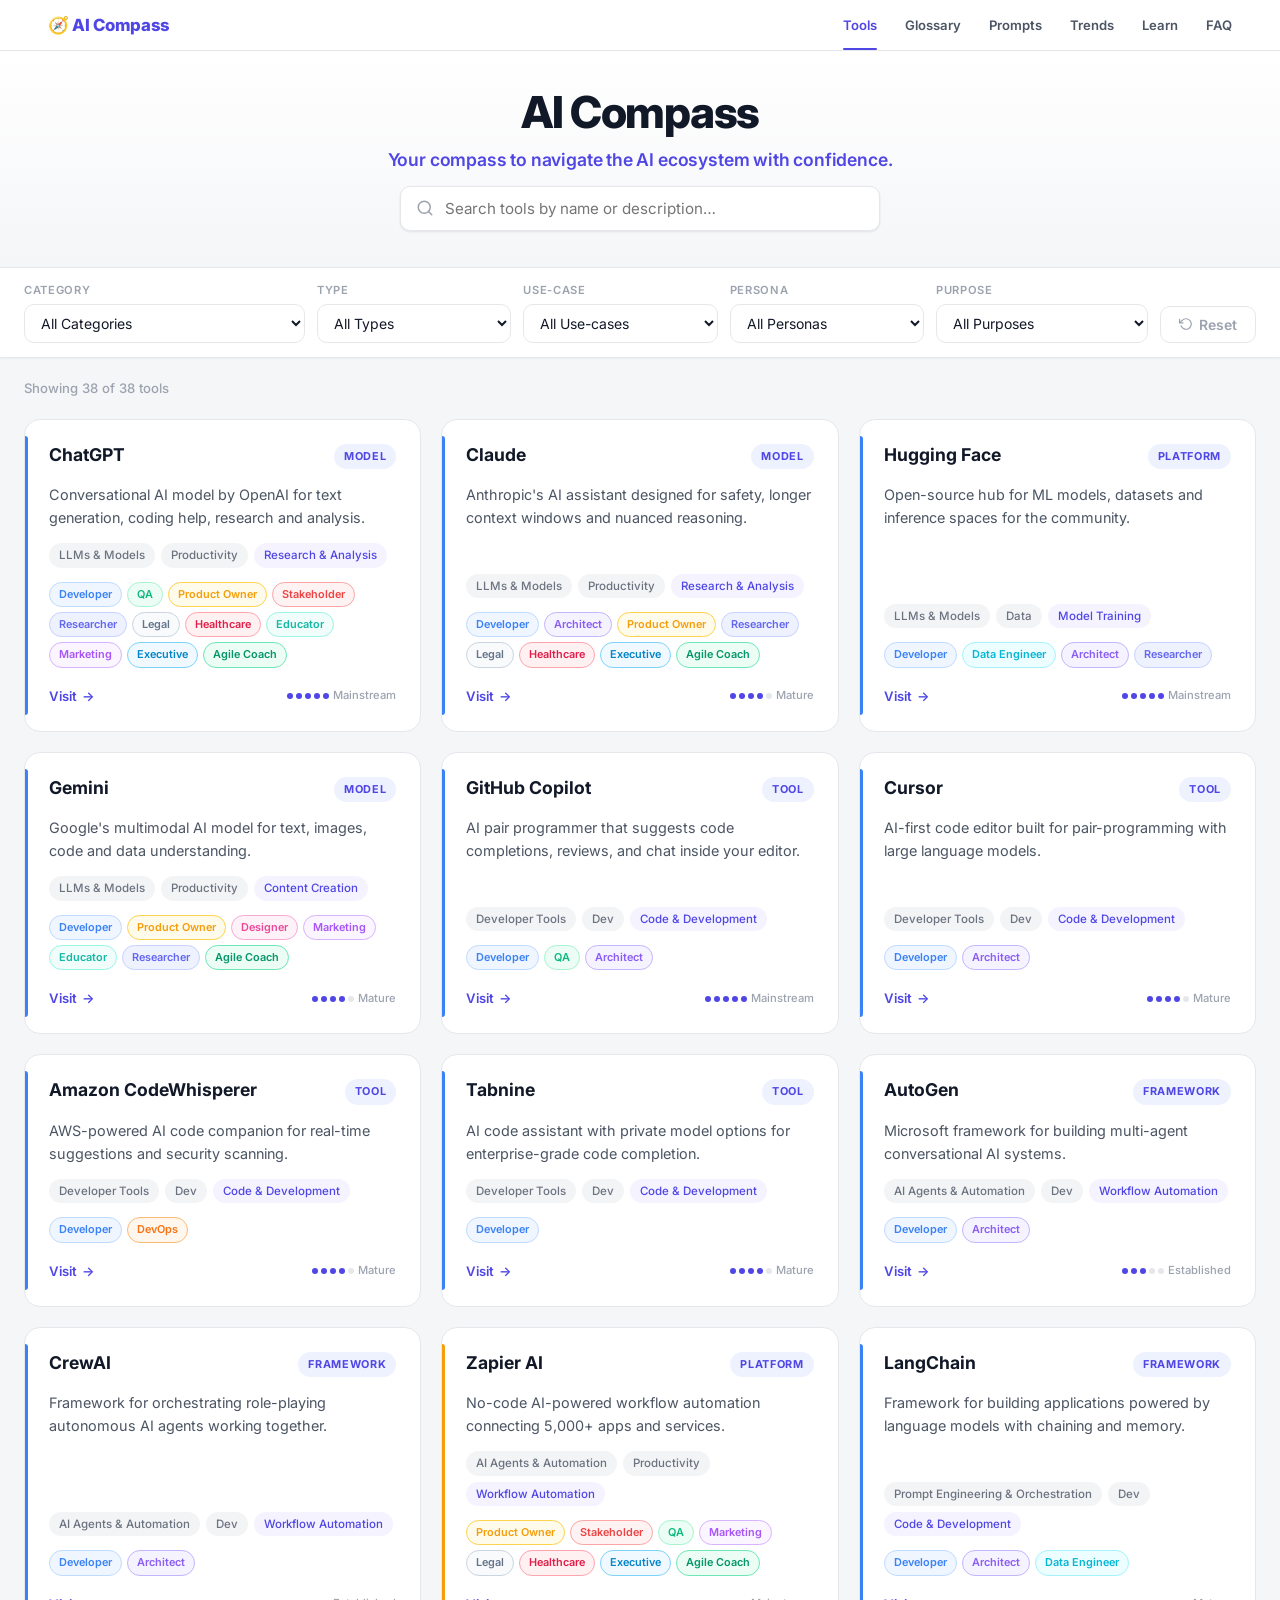
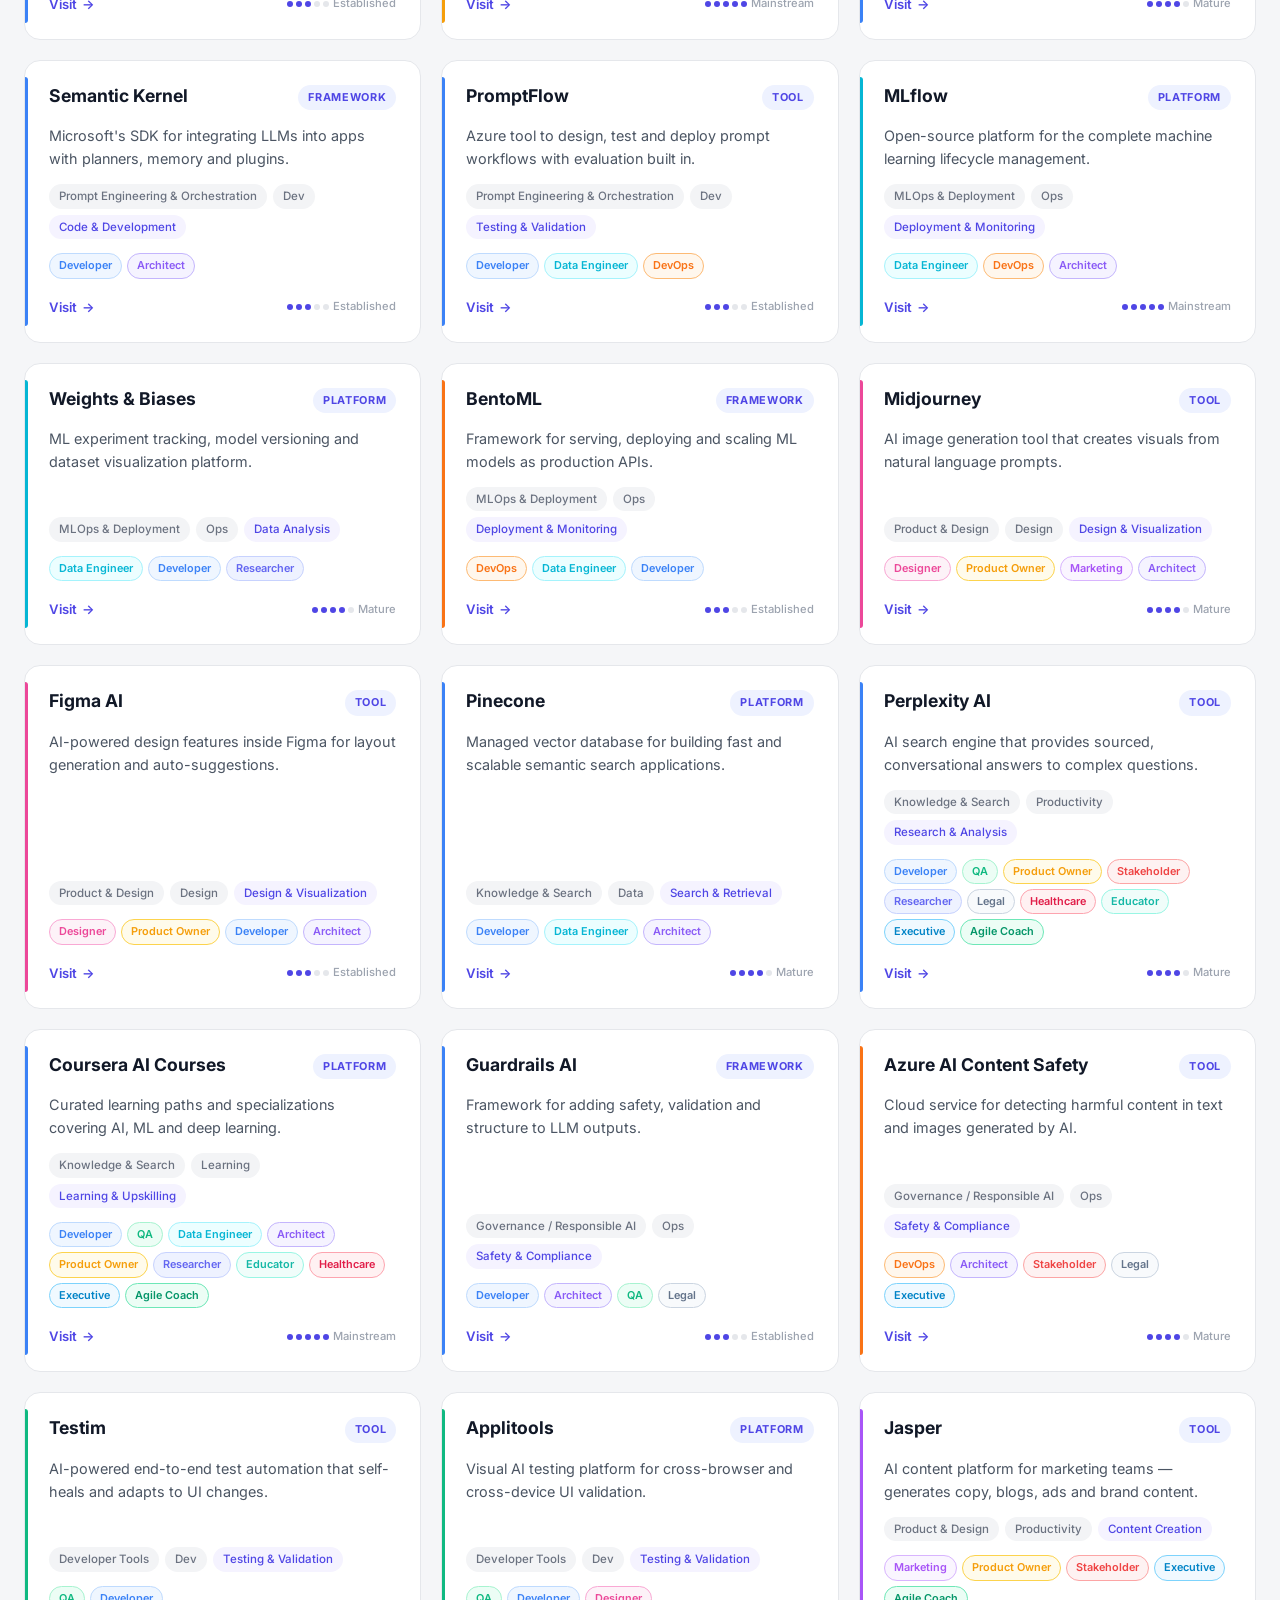
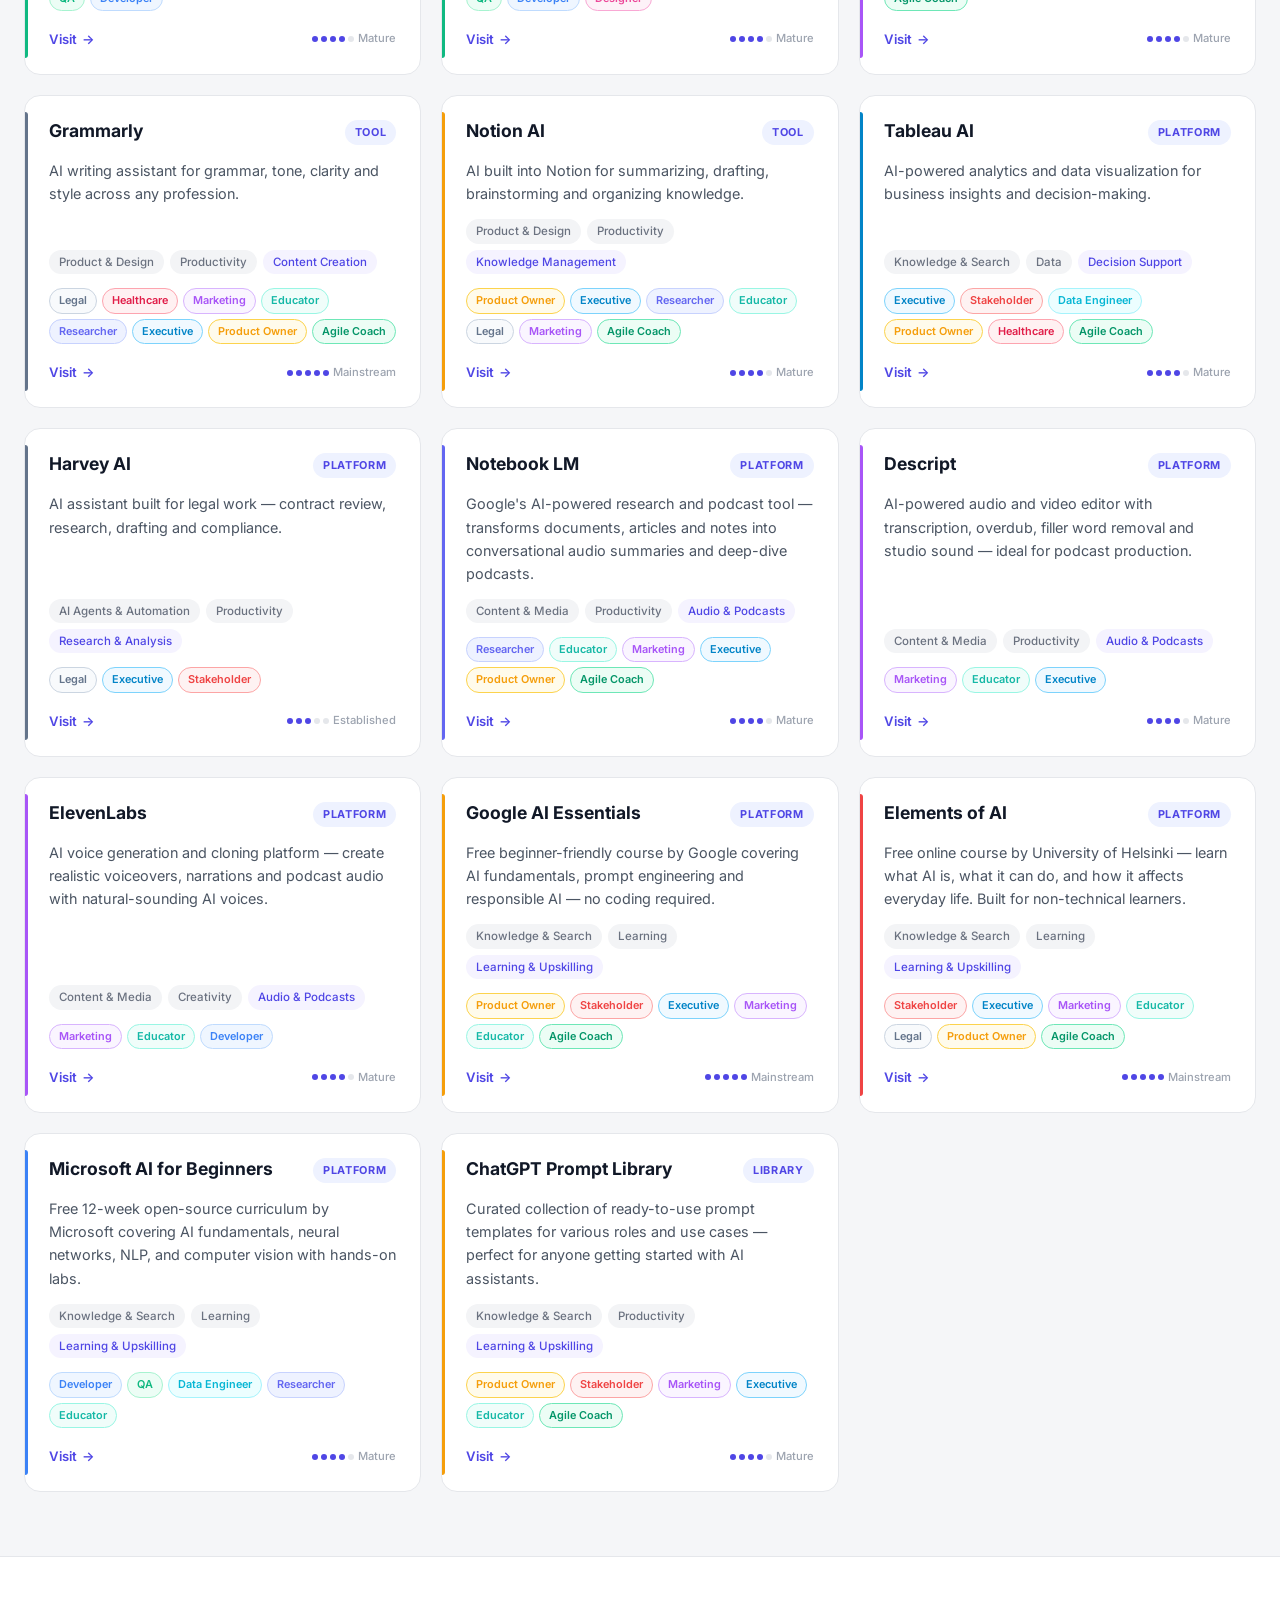
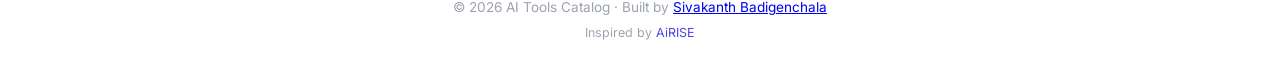
==== index.html @ 1d9dea32 "Initial commit: AI Compass with tools, glossary, prompts, trends, learn, FAQ" ====
<!DOCTYPE html>
<html lang="en">
<head>
  <meta charset="UTF-8" />
  <meta name="viewport" content="width=device-width, initial-scale=1.0" />
  <title>AI Compass — Your AI Knowledge Hub</title>
  <meta name="description" content="AI knowledge hub — curated tools, glossary, prompt library, trends and learning paths to navigate the AI ecosystem with confidence." />
  <meta property="og:title" content="AI Compass — Your AI Knowledge Hub" />
  <meta property="og:description" content="Curated tools, glossary, prompt library, trends and learning paths to navigate the AI ecosystem with confidence." />
  <meta property="og:type" content="website" />
  <meta property="og:url" content="https://myaicompass.vercel.app" />
  <link rel="preconnect" href="https://fonts.googleapis.com" />
  <link rel="preconnect" href="https://fonts.gstatic.com" crossorigin />
  <link href="https://fonts.googleapis.com/css2?family=Inter:wght@400;500;600;700;800&display=swap" rel="stylesheet" />
  <link rel="stylesheet" href="styles.css" />
</head>
<body>

  <!-- ===== NAV ===== -->
  <nav class="site-nav">
    <div class="container nav-inner">
      <a href="index.html" class="nav-brand">🧭 AI Compass</a>
      <div class="nav-links">
        <a href="index.html" class="active">Tools</a>
        <a href="glossary.html">Glossary</a>
        <a href="prompts.html">Prompts</a>
        <a href="trends.html">Trends</a>
        <a href="learn.html">Learn</a>
        <a href="faq.html">FAQ</a>
      </div>
      <button class="nav-toggle" id="navToggle" aria-label="Menu">
        <span></span><span></span><span></span>
      </button>
    </div>
  </nav>

  <!-- ===== HEADER / HERO ===== -->
  <header class="hero">
    <div class="container">
      <h1>AI Compass</h1>
      <p class="hero-caption">Your compass to navigate the AI ecosystem with confidence.</p>
      <!-- Search moved here -->
      <div class="hero-search">
        <svg class="search-icon" width="18" height="18" viewBox="0 0 24 24" fill="none" stroke="currentColor" stroke-width="2" stroke-linecap="round" stroke-linejoin="round"><circle cx="11" cy="11" r="8"/><line x1="21" y1="21" x2="16.65" y2="16.65"/></svg>
        <input
          type="text"
          id="heroSearchInput"
          placeholder="Search tools by name or description…"
          autocomplete="off"
        />
      </div>
    </div>
  </header>

  <!-- ===== FILTER BAR (sticky) ===== -->
  <section class="filter-bar" id="filterBar">
    <div class="container">

      <!-- Category -->
      <div class="filter-group">
        <label for="categoryFilter">Category</label>
        <select id="categoryFilter">
          <option value="all">All Categories</option>
        </select>
      </div>

      <!-- Type -->
      <div class="filter-group">
        <label for="typeFilter">Type</label>
        <select id="typeFilter">
          <option value="all">All Types</option>
        </select>
      </div>

      <!-- Use-case -->
      <div class="filter-group">
        <label for="useCaseFilter">Use-case</label>
        <select id="useCaseFilter">
          <option value="all">All Use-cases</option>
        </select>
      </div>

      <!-- Persona -->
      <div class="filter-group">
        <label for="personaFilter">Persona</label>
        <select id="personaFilter">
          <option value="all">All Personas</option>
        </select>
      </div>

      <!-- Purpose -->
      <div class="filter-group">
        <label for="purposeFilter">Purpose</label>
        <select id="purposeFilter">
          <option value="all">All Purposes</option>
        </select>
      </div>

      <!-- Reset -->
      <button class="btn-reset" id="resetBtn" title="Reset all filters">
        <svg width="14" height="14" viewBox="0 0 24 24" fill="none" stroke="currentColor" stroke-width="2" stroke-linecap="round" stroke-linejoin="round"><polyline points="1 4 1 10 7 10"/><path d="M3.51 15a9 9 0 1 0 2.13-9.36L1 10"/></svg>
        Reset
      </button>
    </div>
  </section>

  <!-- ===== RESULTS COUNT ===== -->
  <section class="results-info container">
    <p id="resultsCount"></p>
  </section>

  <!-- ===== CARD GRID ===== -->
  <main class="container">
    <div class="card-grid" id="cardGrid">
      <!-- Cards rendered by script.js -->
    </div>

    <!-- Empty state -->
    <div class="empty-state hidden" id="emptyState">
      <svg width="48" height="48" viewBox="0 0 24 24" fill="none" stroke="currentColor" stroke-width="1.5" stroke-linecap="round" stroke-linejoin="round"><circle cx="11" cy="11" r="8"/><line x1="21" y1="21" x2="16.65" y2="16.65"/><line x1="8" y1="11" x2="14" y2="11"/></svg>
      <p>No tools match your current filters.</p>
      <button class="btn-clear-filters" id="clearFiltersBtn" onclick="document.getElementById('resetBtn').click()">Clear all filters</button>
    </div>
  </main>

  <!-- ===== FOOTER ===== -->
  <footer class="site-footer">
    <div class="container">
      <p>&copy; 2026 AI Tools Catalog &middot; Built by <a href="https://sivakanth.vercel.app" target="_blank" rel="noopener noreferrer">Sivakanth Badigenchala</a></p>
      <p class="footer-sub">Inspired by <a href="https://airise.vercel.app" target="_blank" rel="noopener noreferrer">AiRISE</a></p>
    </div>
  </footer>

  <script src="script.js"></script>
</body>
</html>
---- styles.css ----
/* ============================================================
   AI Tools Catalog — Styles
   Modern, clean, AiRISE-inspired design with persona support.
   ============================================================ */

/* ---------- Reset & base ---------- */
*,
*::before,
*::after {
  margin: 0;
  padding: 0;
  box-sizing: border-box;
}

:root {
  /* Neutral palette with depth */
  --color-bg: #f5f6f8;
  --color-surface: #ffffff;
  --color-text: #111827;
  --color-text-secondary: #4b5563;
  --color-text-muted: #9ca3af;
  --color-border: #e5e7eb;
  --color-border-light: #f0f1f3;
  --color-accent: #4f46e5;
  --color-accent-hover: #4338ca;
  --color-accent-light: #eef2ff;
  --color-accent-subtle: #f5f3ff;

  /* Persona colors */
  --persona-developer: #3b82f6;
  --persona-qa: #10b981;
  --persona-architect: #8b5cf6;
  --persona-po: #f59e0b;
  --persona-stakeholder: #ef4444;
  --persona-data: #06b6d4;
  --persona-designer: #ec4899;
  --persona-devops: #f97316;

  /* Tag category colors */
  --tag-bg: #f3f4f6;
  --tag-text: #6b7280;

  --font-sans: "Inter", "Segoe UI", system-ui, -apple-system, sans-serif;
  --radius: 10px;
  --radius-lg: 16px;
  --shadow-xs: 0 1px 2px rgba(0, 0, 0, 0.04);
  --shadow-sm: 0 1px 3px rgba(0, 0, 0, 0.06), 0 1px 2px rgba(0, 0, 0, 0.04);
  --shadow-md: 0 4px 16px rgba(0, 0, 0, 0.08);
  --shadow-lg: 0 8px 30px rgba(0, 0, 0, 0.1);
  --transition: 0.2s ease;
}

html {
  scroll-behavior: smooth;
}

body {
  font-family: var(--font-sans);
  background: var(--color-bg);
  color: var(--color-text);
  line-height: 1.6;
  -webkit-font-smoothing: antialiased;
  -moz-osx-font-smoothing: grayscale;
}

/* ---------- Container ---------- */
.container {
  width: 100%;
  max-width: 1280px;
  margin: 0 auto;
  padding: 0 24px;
}

/* ---------- Site Nav ---------- */
.site-nav {
  position: sticky;
  top: 0;
  z-index: 200;
  background: rgba(255,255,255,0.95);
  backdrop-filter: blur(12px);
  -webkit-backdrop-filter: blur(12px);
  border-bottom: 1px solid var(--color-border);
  padding: 0 24px;
}
.nav-inner {
  display: flex;
  align-items: center;
  justify-content: space-between;
  height: 50px;
}
.nav-brand {
  font-weight: 800;
  font-size: 1.05rem;
  color: var(--color-accent);
  text-decoration: none;
  letter-spacing: -0.02em;
}
.nav-links {
  display: flex;
  gap: 28px;
}
.nav-links a {
  font-size: 0.82rem;
  font-weight: 600;
  color: var(--color-text-secondary);
  text-decoration: none;
  transition: color var(--transition);
  position: relative;
}
.nav-links a:hover { color: var(--color-accent); }
.nav-links a.active {
  color: var(--color-accent);
}
.nav-links a.active::after {
  content: "";
  position: absolute;
  bottom: -14px;
  left: 0;
  right: 0;
  height: 2px;
  background: var(--color-accent);
  border-radius: 2px;
}
.nav-toggle {
  display: none;
  background: none;
  border: none;
  cursor: pointer;
  padding: 4px;
  flex-direction: column;
  gap: 4px;
}
.nav-toggle span {
  display: block;
  width: 20px;
  height: 2px;
  background: var(--color-text);
  border-radius: 2px;
  transition: all var(--transition);
}

/* ---------- Hero ---------- */
.hero {
  text-align: center;
  padding: 36px 24px 36px;
  background: linear-gradient(180deg, var(--color-surface) 0%, var(--color-bg) 100%);
  border-bottom: 1px solid var(--color-border);
}

.hero-badge {
  display: inline-block;
  font-size: 0.75rem;
  font-weight: 600;
  text-transform: uppercase;
  letter-spacing: 0.08em;
  color: var(--color-accent);
  background: var(--color-accent-light);
  padding: 6px 16px;
  border-radius: 20px;
  margin-bottom: 20px;
}

.hero h1 {
  font-size: 2.75rem;
  font-weight: 800;
  letter-spacing: -0.03em;
  line-height: 1.15;
  margin-bottom: 8px;
  color: var(--color-text);
}

.hero-caption {
  font-size: 1.1rem;
  font-weight: 600;
  color: var(--color-accent);
  margin-bottom: 12px;
  letter-spacing: -0.01em;
}

.hero .subtitle {
  font-size: 1rem;
  color: var(--color-text-secondary);
  max-width: 560px;
  margin: 0 auto 24px;
  line-height: 1.6;
}

/* Hero search bar */
.hero-search {
  position: relative;
  max-width: 480px;
  margin: 0 auto;
}

.hero-search .search-icon {
  position: absolute;
  left: 16px;
  top: 50%;
  transform: translateY(-50%);
  color: var(--color-text-muted);
  pointer-events: none;
}

.hero-search input {
  width: 100%;
  padding: 12px 16px 12px 44px;
  font-size: 0.95rem;
  font-family: var(--font-sans);
  border: 1px solid var(--color-border);
  border-radius: var(--radius);
  background: var(--color-surface);
  color: var(--color-text);
  box-shadow: var(--shadow-sm);
  transition: border-color var(--transition), box-shadow var(--transition);
}

.hero-search input:focus {
  outline: none;
  border-color: var(--color-accent);
  box-shadow: 0 0 0 3px var(--color-accent-light);
}

/* ---------- Filter bar (sticky) ---------- */
.filter-bar {
  position: sticky;
  top: 0;
  z-index: 100;
  background: rgba(255, 255, 255, 0.92);
  backdrop-filter: blur(12px);
  -webkit-backdrop-filter: blur(12px);
  border-bottom: 1px solid var(--color-border);
  padding: 14px 0;
  box-shadow: var(--shadow-xs);
}

.filter-bar .container {
  display: flex;
  flex-wrap: wrap;
  gap: 12px;
  align-items: flex-end;
}

.filter-group {
  display: flex;
  flex-direction: column;
  gap: 4px;
  flex: 1 1 180px;
}

.filter-group.search-group {
  flex: 1.5 1 260px;
}

.filter-group label {
  font-size: 0.7rem;
  font-weight: 600;
  text-transform: uppercase;
  letter-spacing: 0.06em;
  color: var(--color-text-muted);
}

.search-wrapper {
  position: relative;
}

.search-icon {
  position: absolute;
  left: 12px;
  top: 50%;
  transform: translateY(-50%);
  color: var(--color-text-muted);
  pointer-events: none;
}

.search-wrapper input {
  padding-left: 36px !important;
}

.filter-group input,
.filter-group select {
  padding: 9px 12px;
  font-size: 0.875rem;
  font-family: var(--font-sans);
  border: 1px solid var(--color-border);
  border-radius: var(--radius);
  background: var(--color-surface);
  color: var(--color-text);
  transition: border-color var(--transition), box-shadow var(--transition);
}

.filter-group input:focus,
.filter-group select:focus {
  outline: none;
  border-color: var(--color-accent);
  box-shadow: 0 0 0 3px var(--color-accent-light);
}

.btn-reset {
  display: inline-flex;
  align-items: center;
  gap: 6px;
  padding: 9px 18px;
  font-size: 0.875rem;
  font-family: var(--font-sans);
  font-weight: 600;
  border: 1px solid var(--color-border);
  border-radius: var(--radius);
  background: var(--color-surface);
  color: var(--color-text-muted);
  cursor: pointer;
  transition: all var(--transition);
  align-self: flex-end;
}

.btn-reset:hover {
  background: var(--color-bg);
  color: var(--color-text);
  border-color: var(--color-text-muted);
}

/* ---------- Results info ---------- */
.results-info {
  padding: 20px 24px 0;
}

.results-info p {
  font-size: 0.82rem;
  color: var(--color-text-muted);
  font-weight: 500;
}

/* ---------- Card grid ---------- */
.card-grid {
  display: grid;
  grid-template-columns: repeat(auto-fill, minmax(340px, 1fr));
  gap: 20px;
  padding: 20px 0 64px;
}

/* ---------- Card ---------- */
.card {
  background: var(--color-surface);
  border: 1px solid var(--color-border);
  border-radius: var(--radius-lg);
  padding: 24px;
  display: flex;
  flex-direction: column;
  gap: 14px;
  transition: box-shadow var(--transition), transform var(--transition), border-color var(--transition);
  position: relative;
}

.card:hover {
  box-shadow: var(--shadow-md);
  transform: translateY(-2px);
  border-color: var(--color-border-light);
}

/* Colored left accent bar on card */
.card::before {
  content: "";
  position: absolute;
  left: 0;
  top: 16px;
  bottom: 16px;
  width: 3px;
  border-radius: 0 3px 3px 0;
  background: var(--card-accent, var(--color-accent));
}

.card-header {
  display: flex;
  justify-content: space-between;
  align-items: flex-start;
  gap: 10px;
}

.card-name {
  font-size: 1.1rem;
  font-weight: 700;
  line-height: 1.3;
  color: var(--color-text);
}

.card-type {
  font-size: 0.68rem;
  font-weight: 700;
  text-transform: uppercase;
  letter-spacing: 0.06em;
  white-space: nowrap;
  padding: 4px 10px;
  border-radius: 20px;
  background: var(--color-accent-light);
  color: var(--color-accent);
  flex-shrink: 0;
}

.card-description {
  font-size: 0.9rem;
  color: var(--color-text-secondary);
  line-height: 1.6;
  flex-grow: 1;
}

.card-meta {
  display: flex;
  flex-wrap: wrap;
  gap: 6px;
}

.tag {
  font-size: 0.72rem;
  font-weight: 500;
  padding: 3px 10px;
  border-radius: 20px;
  background: var(--tag-bg);
  color: var(--tag-text);
}

.tag-purpose {
  background: var(--color-accent-subtle);
  color: var(--color-accent);
}

/* Persona badges in cards */
.card-personas {
  display: flex;
  flex-wrap: wrap;
  gap: 5px;
}

.persona-badge {
  font-size: 0.68rem;
  font-weight: 600;
  padding: 3px 9px;
  border-radius: 20px;
  border: 1px solid;
}

/* Persona-specific colors */
.persona-badge[data-persona="Developer"]    { color: var(--persona-developer);   background: #eff6ff; border-color: #bfdbfe; }
.persona-badge[data-persona="QA"]           { color: var(--persona-qa);          background: #ecfdf5; border-color: #a7f3d0; }
.persona-badge[data-persona="Architect"]    { color: var(--persona-architect);   background: #f5f3ff; border-color: #c4b5fd; }
.persona-badge[data-persona="Product Owner"]{ color: var(--persona-po);          background: #fffbeb; border-color: #fcd34d; }
.persona-badge[data-persona="Stakeholder"]  { color: var(--persona-stakeholder); background: #fef2f2; border-color: #fca5a5; }
.persona-badge[data-persona="Data Engineer"]{ color: var(--persona-data);        background: #ecfeff; border-color: #a5f3fc; }
.persona-badge[data-persona="Designer"]     { color: var(--persona-designer);    background: #fdf2f8; border-color: #f9a8d4; }
.persona-badge[data-persona="DevOps"]       { color: var(--persona-devops);      background: #fff7ed; border-color: #fdba74; }
.persona-badge[data-persona="Researcher"]   { color: #6366f1;  background: #eef2ff; border-color: #c7d2fe; }
.persona-badge[data-persona="Educator"]     { color: #14b8a6;  background: #f0fdfa; border-color: #99f6e4; }
.persona-badge[data-persona="Legal"]        { color: #64748b;  background: #f8fafc; border-color: #cbd5e1; }
.persona-badge[data-persona="Healthcare"]   { color: #e11d48;  background: #fff1f2; border-color: #fda4af; }
.persona-badge[data-persona="Marketing"]    { color: #a855f7;  background: #faf5ff; border-color: #d8b4fe; }
.persona-badge[data-persona="Executive"]    { color: #0284c7;  background: #f0f9ff; border-color: #7dd3fc; }
.persona-badge[data-persona="Agile Coach"]  { color: #059669;  background: #ecfdf5; border-color: #6ee7b7; }

.card-footer {
  display: flex;
  justify-content: space-between;
  align-items: center;
  margin-top: auto;
  padding-top: 4px;
}

.card-link {
  display: inline-flex;
  align-items: center;
  gap: 5px;
  font-size: 0.82rem;
  font-weight: 600;
  color: var(--color-accent);
  text-decoration: none;
  transition: color var(--transition);
}

.card-link:hover {
  color: var(--color-accent-hover);
}

.card-link::after {
  content: " →";
}

/* Maturity indicator */
.maturity {
  display: flex;
  align-items: center;
  gap: 4px;
  font-size: 0.7rem;
  font-weight: 500;
  color: var(--color-text-muted);
}

.maturity-dots {
  display: flex;
  gap: 3px;
}

.maturity-dot {
  width: 6px;
  height: 6px;
  border-radius: 50%;
  background: var(--color-border);
}

.maturity-dot.filled {
  background: var(--color-accent);
}

/* ---------- Empty state ---------- */
.empty-state {
  text-align: center;
  padding: 80px 24px;
  color: var(--color-text-muted);
}

.empty-state svg {
  margin-bottom: 16px;
  opacity: 0.4;
}

.empty-state p {
  font-size: 1rem;
  margin-bottom: 16px;
}

.btn-clear-filters {
  display: inline-flex;
  align-items: center;
  padding: 8px 20px;
  font-size: 0.85rem;
  font-weight: 600;
  font-family: var(--font-sans);
  color: var(--color-accent);
  border: 1px solid var(--color-accent);
  border-radius: var(--radius);
  background: transparent;
  cursor: pointer;
  transition: all var(--transition);
}

.btn-clear-filters:hover {
  background: var(--color-accent-light);
}

.hidden {
  display: none;
}

/* ---------- Footer ---------- */
.site-footer {
  text-align: center;
  padding: 40px 24px;
  border-top: 1px solid var(--color-border);
  background: var(--color-surface);
}

.site-footer p {
  font-size: 0.85rem;
  color: var(--color-text-muted);
}

.footer-sub {
  margin-top: 4px;
  font-size: 0.78rem !important;
}

.footer-sub a {
  color: var(--color-accent);
  text-decoration: none;
}

.footer-sub a:hover {
  text-decoration: underline;
}

/* ---------- Shared Page Styles ---------- */
.page-hero {
  text-align: center;
  padding: 48px 24px 32px;
  background: linear-gradient(180deg, var(--color-surface) 0%, var(--color-bg) 100%);
  border-bottom: 1px solid var(--color-border);
}
.page-hero h1 {
  font-size: 2rem;
  font-weight: 800;
  letter-spacing: -0.03em;
  margin-bottom: 6px;
}
.page-hero .page-sub {
  font-size: 0.95rem;
  color: var(--color-text-secondary);
}
.page-search {
  position: relative;
  max-width: 480px;
  margin: 20px auto 0;
}
.page-search input {
  width: 100%;
  padding: 10px 16px 10px 40px;
  font-size: 0.9rem;
  font-family: var(--font-sans);
  border: 1px solid var(--color-border);
  border-radius: var(--radius);
  background: var(--color-surface);
  color: var(--color-text);
  transition: border-color var(--transition), box-shadow var(--transition);
}
.page-search input:focus {
  outline: none;
  border-color: var(--color-accent);
  box-shadow: 0 0 0 3px var(--color-accent-light);
}
.page-search .search-icon {
  position: absolute;
  left: 12px;
  top: 50%;
  transform: translateY(-50%);
  color: var(--color-text-muted);
  pointer-events: none;
}
.page-filter-bar {
  display: flex;
  justify-content: center;
  flex-wrap: wrap;
  gap: 8px;
  margin-top: 16px;
}
.filter-chip {
  font-size: 0.75rem;
  font-weight: 600;
  padding: 6px 16px;
  border-radius: 20px;
  border: 1px solid var(--color-border);
  background: var(--color-surface);
  color: var(--color-text-secondary);
  cursor: pointer;
  transition: all var(--transition);
}
.filter-chip:hover { border-color: var(--color-accent); color: var(--color-accent); }
.filter-chip.active { background: var(--color-accent); color: #fff; border-color: var(--color-accent); }
.page-count {
  text-align: center;
  padding: 16px 24px 0;
  font-size: 0.82rem;
  color: var(--color-text-muted);
}

/* --- Glossary --- */
.glossary-grid {
  display: grid;
  grid-template-columns: repeat(auto-fill, minmax(340px, 1fr));
  gap: 16px;
  padding: 24px 0 48px;
}
.glossary-card {
  background: var(--color-surface);
  border: 1px solid var(--color-border);
  border-radius: var(--radius);
  padding: 20px;
  transition: box-shadow var(--transition), border-color var(--transition);
}
.glossary-card:hover { box-shadow: var(--shadow-md); border-color: var(--color-accent); }
.glossary-card h3 {
  font-size: 0.92rem;
  font-weight: 700;
  margin-bottom: 6px;
  color: var(--color-text);
}
.glossary-card p {
  font-size: 0.82rem;
  color: var(--color-text-secondary);
  line-height: 1.6;
}
.glossary-card .glossary-tag {
  display: inline-block;
  font-size: 0.65rem;
  font-weight: 600;
  text-transform: uppercase;
  letter-spacing: 0.05em;
  padding: 2px 8px;
  border-radius: 12px;
  background: var(--color-accent-light);
  color: var(--color-accent);
  margin-bottom: 8px;
}

/* --- Prompts --- */
.prompt-grid {
  display: grid;
  grid-template-columns: repeat(auto-fill, minmax(360px, 1fr));
  gap: 16px;
  padding: 24px 0 48px;
}
.prompt-card {
  background: var(--color-surface);
  border: 1px solid var(--color-border);
  border-radius: var(--radius);
  padding: 20px;
  display: flex;
  flex-direction: column;
  gap: 10px;
  transition: box-shadow var(--transition), border-color var(--transition);
}
.prompt-card:hover { box-shadow: var(--shadow-md); border-color: var(--color-accent); }
.prompt-card h3 {
  font-size: 0.92rem;
  font-weight: 700;
}
.prompt-card pre {
  font-size: 0.78rem;
  background: #f8f9fa;
  border: 1px solid var(--color-border-light);
  border-radius: 8px;
  padding: 14px;
  white-space: pre-wrap;
  word-break: break-word;
  color: var(--color-text-secondary);
  line-height: 1.55;
  flex-grow: 1;
  max-height: 160px;
  overflow-y: auto;
}
.prompt-card-footer {
  display: flex;
  justify-content: space-between;
  align-items: center;
}
.prompt-role {
  font-size: 0.68rem;
  font-weight: 600;
  text-transform: uppercase;
  letter-spacing: 0.05em;
  padding: 3px 10px;
  border-radius: 12px;
  background: #ecfdf5;
  color: #059669;
}
.prompt-cat {
  font-size: 0.68rem;
  font-weight: 600;
  text-transform: uppercase;
  letter-spacing: 0.05em;
  padding: 3px 10px;
  border-radius: 12px;
  background: var(--color-accent-light);
  color: var(--color-accent);
}
.copy-btn {
  font-size: 0.75rem;
  font-weight: 600;
  padding: 5px 14px;
  border-radius: 6px;
  border: 1px solid var(--color-border);
  background: var(--color-surface);
  color: var(--color-text-secondary);
  cursor: pointer;
  transition: all var(--transition);
}
.copy-btn:hover { border-color: var(--color-accent); color: var(--color-accent); }
.copy-btn.copied { background: #ecfdf5; color: #059669; border-color: #059669; }

/* --- Trends --- */
.trends-list {
  max-width: 800px;
  margin: 0 auto;
  padding: 24px 0 48px;
  display: flex;
  flex-direction: column;
  gap: 16px;
}
.trend-card {
  background: var(--color-surface);
  border: 1px solid var(--color-border);
  border-radius: var(--radius);
  padding: 20px;
  transition: box-shadow var(--transition), border-color var(--transition);
}
.trend-card:hover { box-shadow: var(--shadow-md); border-color: var(--color-accent); }
.trend-card h3 {
  font-size: 0.95rem;
  font-weight: 700;
  margin-bottom: 6px;
}
.trend-card p {
  font-size: 0.82rem;
  color: var(--color-text-secondary);
  line-height: 1.6;
  margin-bottom: 10px;
}
.trend-meta {
  display: flex;
  gap: 8px;
  align-items: center;
  flex-wrap: wrap;
}
.trend-tag {
  font-size: 0.65rem;
  font-weight: 600;
  text-transform: uppercase;
  letter-spacing: 0.05em;
  padding: 2px 8px;
  border-radius: 12px;
}
.trend-tag.cat { background: var(--color-accent-light); color: var(--color-accent); }
.trend-tag.impact-high { background: #fef2f2; color: #dc2626; }
.trend-tag.impact-medium { background: #fffbeb; color: #d97706; }
.trend-tag.date { background: #f3f4f6; color: #6b7280; }
.trend-tag.source { background: #f0fdf4; color: #166534; }

/* --- Learn --- */
.learn-grid {
  padding: 24px 0 48px;
}
.learn-topic-section {
  margin-bottom: 32px;
}
.learn-topic-heading {
  font-size: 1.05rem;
  font-weight: 700;
  color: var(--color-text);
  margin-bottom: 12px;
  padding-bottom: 6px;
  border-bottom: 2px solid var(--color-accent-light);
}
.learn-topic-grid {
  display: grid;
  grid-template-columns: repeat(auto-fill, minmax(320px, 1fr));
  gap: 14px;
}
.learn-card {
  display: flex;
  flex-direction: column;
  gap: 8px;
  background: var(--color-surface);
  border: 1px solid var(--color-border);
  border-radius: var(--radius);
  padding: 18px;
  text-decoration: none;
  color: inherit;
  transition: box-shadow var(--transition), border-color var(--transition), transform var(--transition);
}
.learn-card:hover {
  box-shadow: var(--shadow-md);
  border-color: var(--color-accent);
  transform: translateY(-2px);
}
.learn-card-header {
  display: flex;
  justify-content: space-between;
  align-items: center;
}
.learn-format {
  font-size: 0.7rem;
  font-weight: 600;
  color: var(--color-text-muted);
}
.learn-level {
  font-size: 0.65rem;
  font-weight: 700;
  text-transform: uppercase;
  letter-spacing: 0.05em;
  padding: 2px 10px;
  border-radius: 12px;
}
.learn-card h3 {
  font-size: 0.88rem;
  font-weight: 700;
  color: var(--color-text);
  line-height: 1.35;
}
.learn-card p {
  font-size: 0.78rem;
  color: var(--color-text-secondary);
  line-height: 1.55;
  flex-grow: 1;
}
.learn-card-footer {
  display: flex;
  justify-content: space-between;
  align-items: center;
  font-size: 0.7rem;
  color: var(--color-text-muted);
  padding-top: 6px;
  border-top: 1px solid var(--color-border-light);
}
.learn-provider { font-weight: 600; }
.learn-duration { font-weight: 500; }

/* ---------- Responsive ---------- */
@media (max-width: 768px) {
  .nav-links {
    display: none;
    position: absolute;
    top: 50px;
    left: 0;
    right: 0;
    background: var(--color-surface);
    border-bottom: 1px solid var(--color-border);
    flex-direction: column;
    padding: 16px 24px;
    gap: 12px;
  }
  .nav-links.open { display: flex; }
  .nav-links a.active::after { display: none; }
  .nav-toggle { display: flex; }

  .hero {
    padding: 48px 16px 36px;
  }

  .hero h1 {
    font-size: 1.75rem;
  }

  .hero h1 br {
    display: none;
  }

  .hero .subtitle {
    font-size: 1rem;
  }

  .hero-stats {
    gap: 20px;
  }

  .hero-stat-value {
    font-size: 0.95rem;
  }

  .persona-pills {
    justify-content: flex-start;
    overflow-x: auto;
    flex-wrap: nowrap;
    padding-bottom: 4px;
    -webkit-overflow-scrolling: touch;
  }

  .filter-bar .container {
    gap: 10px;
  }

  .filter-bar {
    position: relative;
  }

  .filter-group {
    flex: 1 1 100%;
  }

  .card-grid {
    grid-template-columns: 1fr;
    gap: 16px;
  }
}

@media (max-width: 480px) {
  .hero {
    padding: 36px 16px 28px;
  }

  .hero h1 {
    font-size: 1.5rem;
  }

  .container {
    padding: 0 16px;
  }

  .card {
    padding: 18px;
  }
}

@media (max-width: 480px) {
  .hero h1 {
    font-size: 1.5rem;
  }

  .card {
    padding: 18px;
  }
}
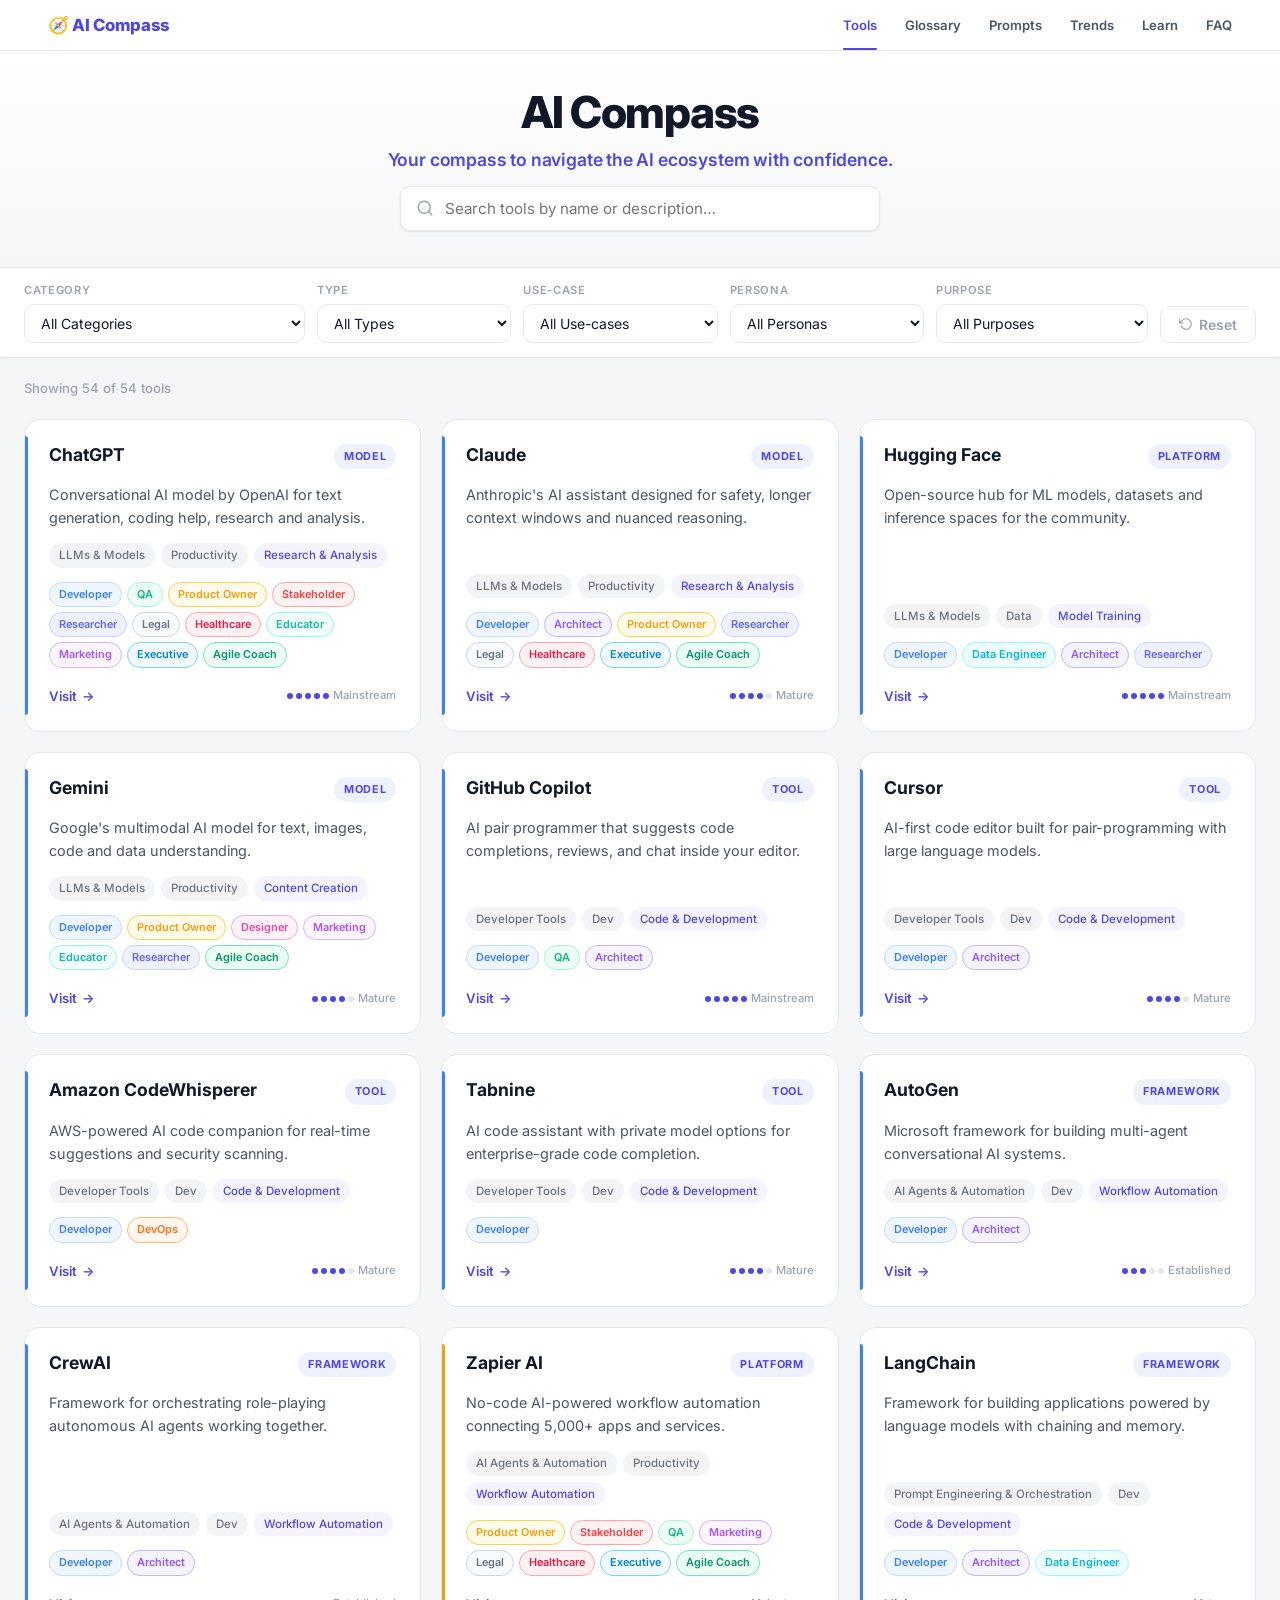
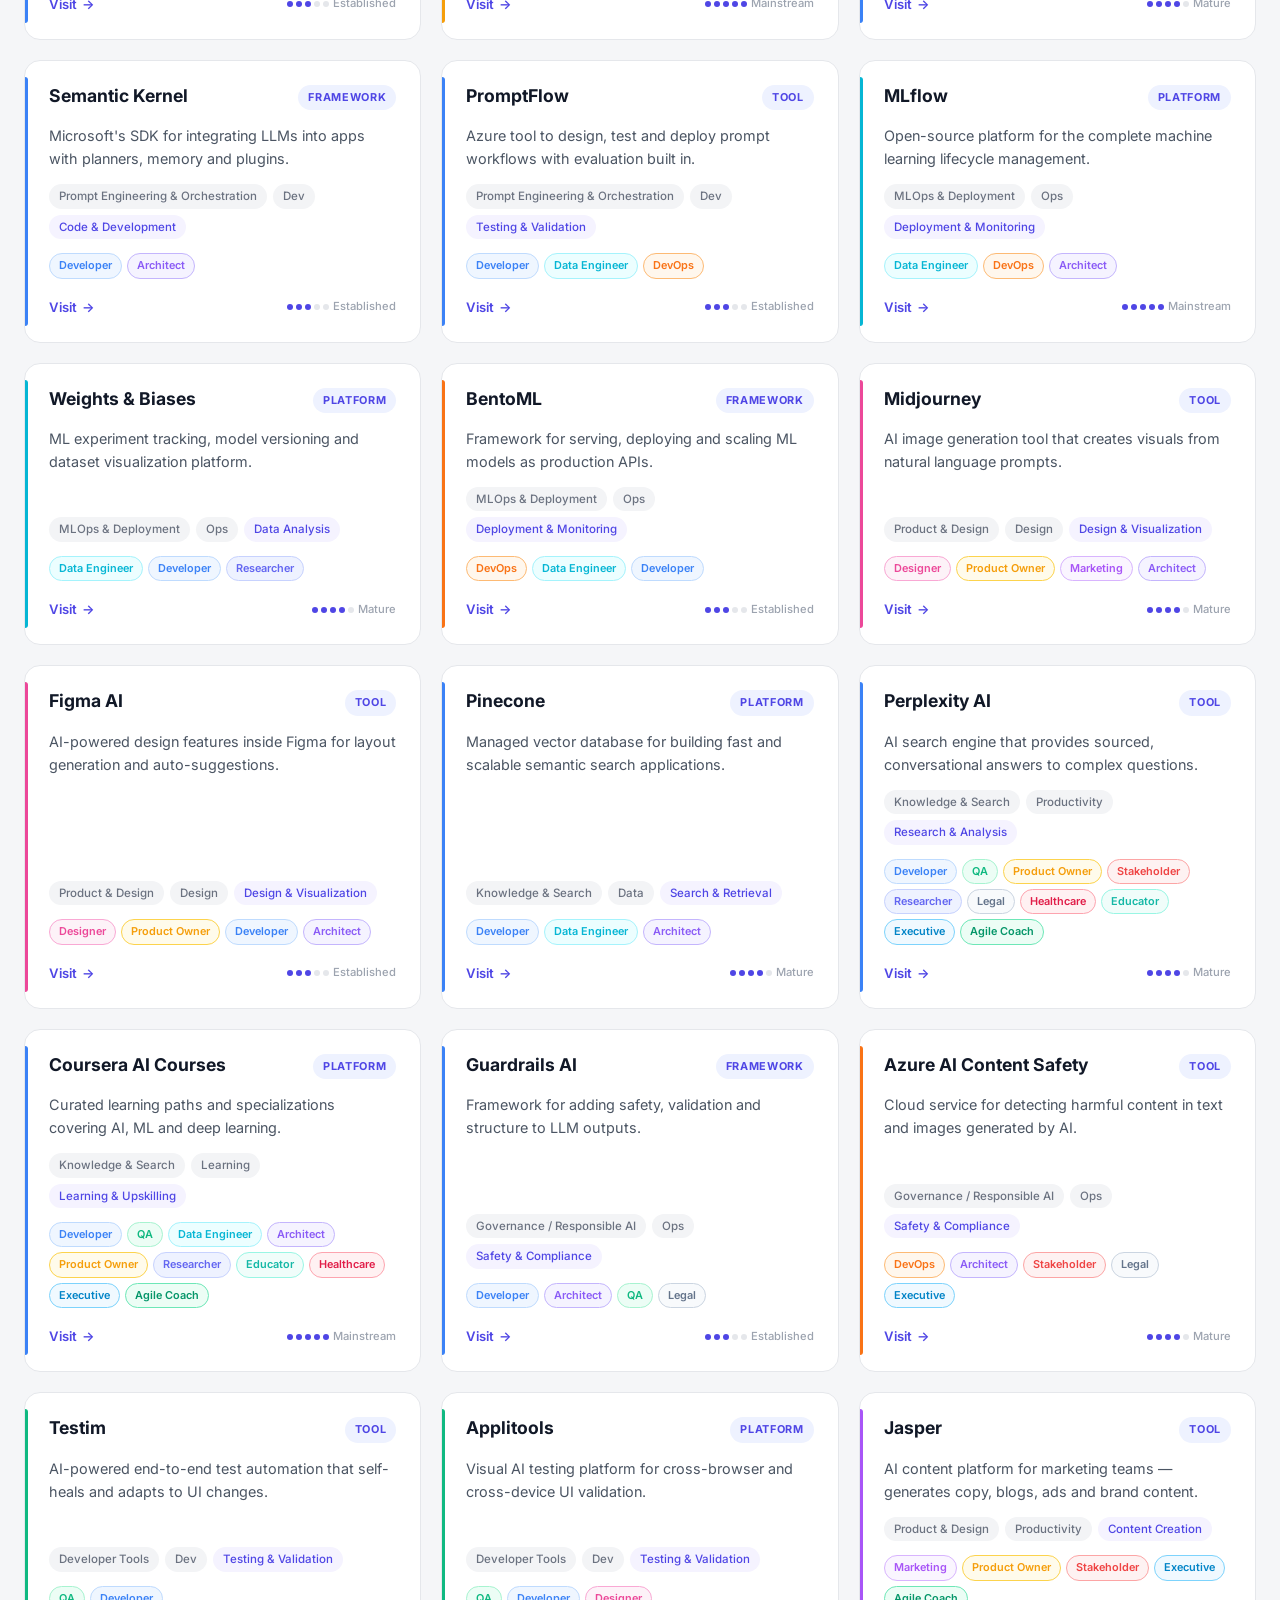
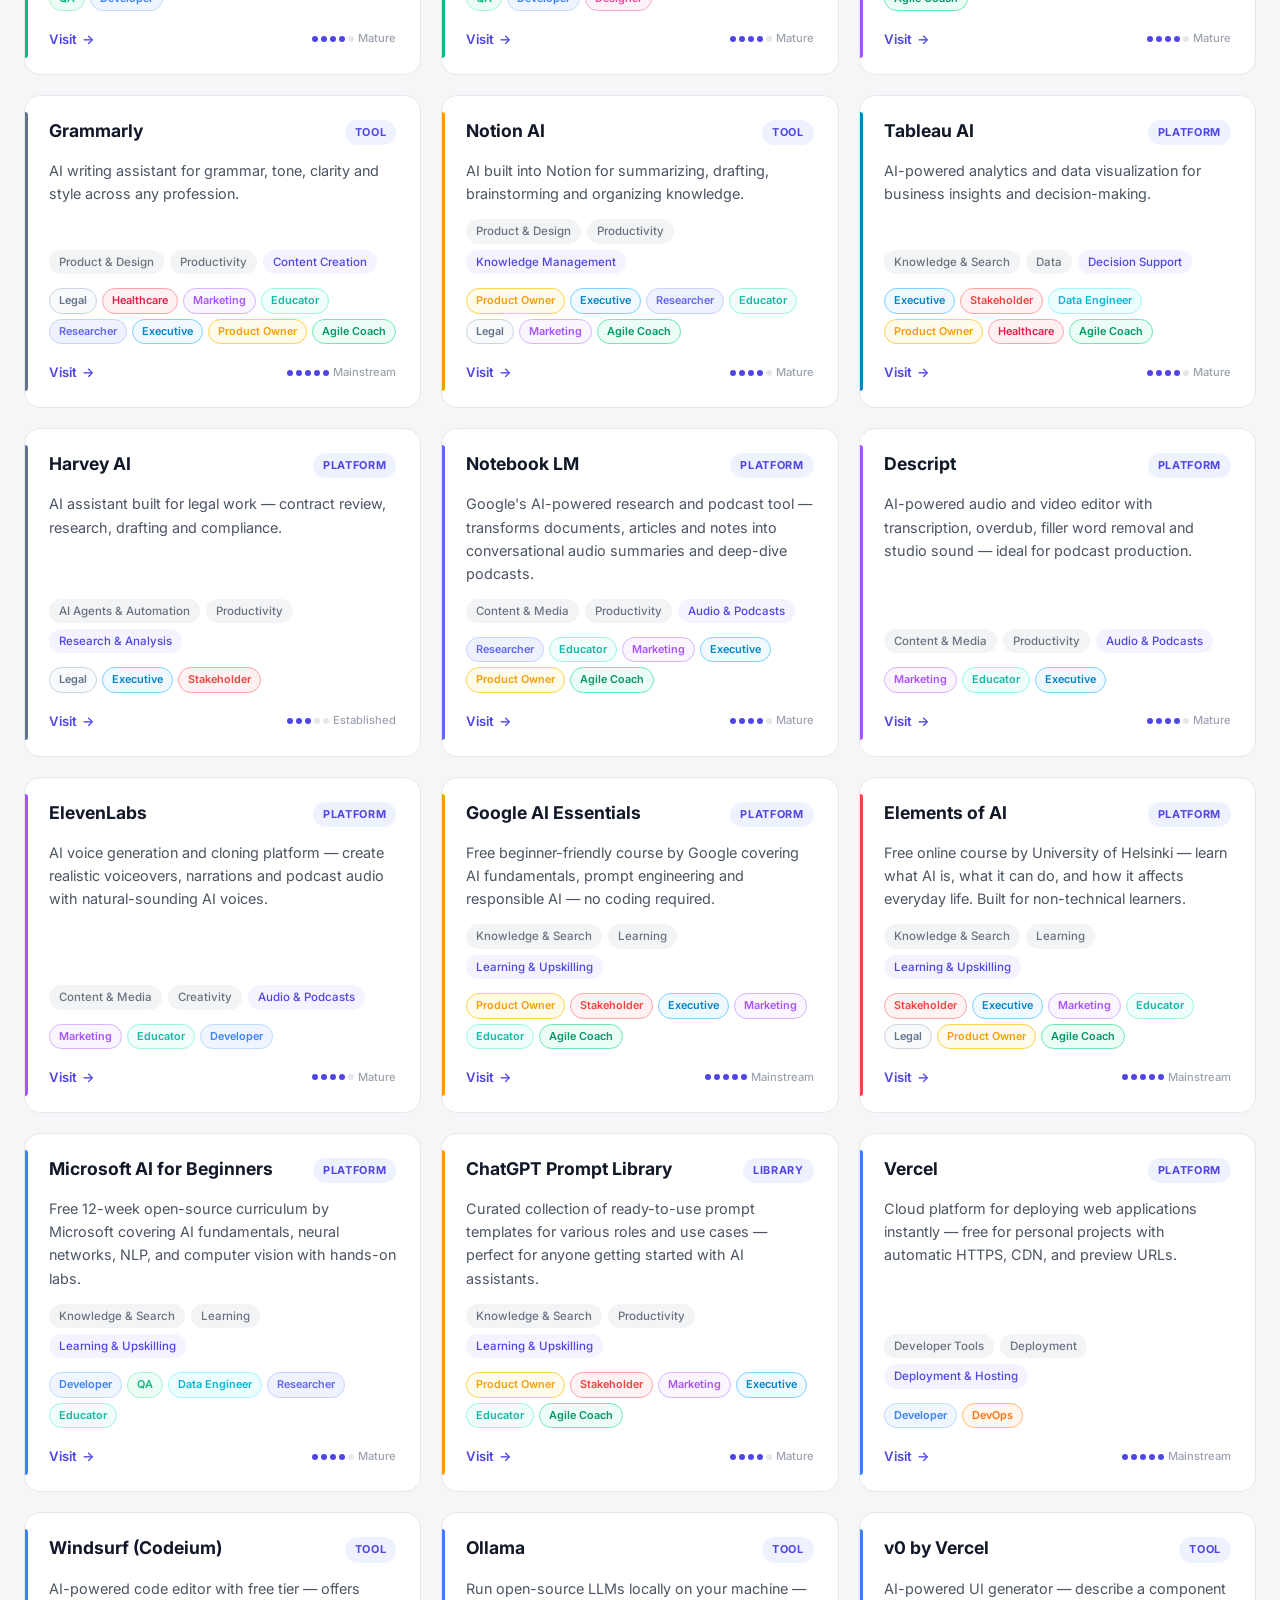
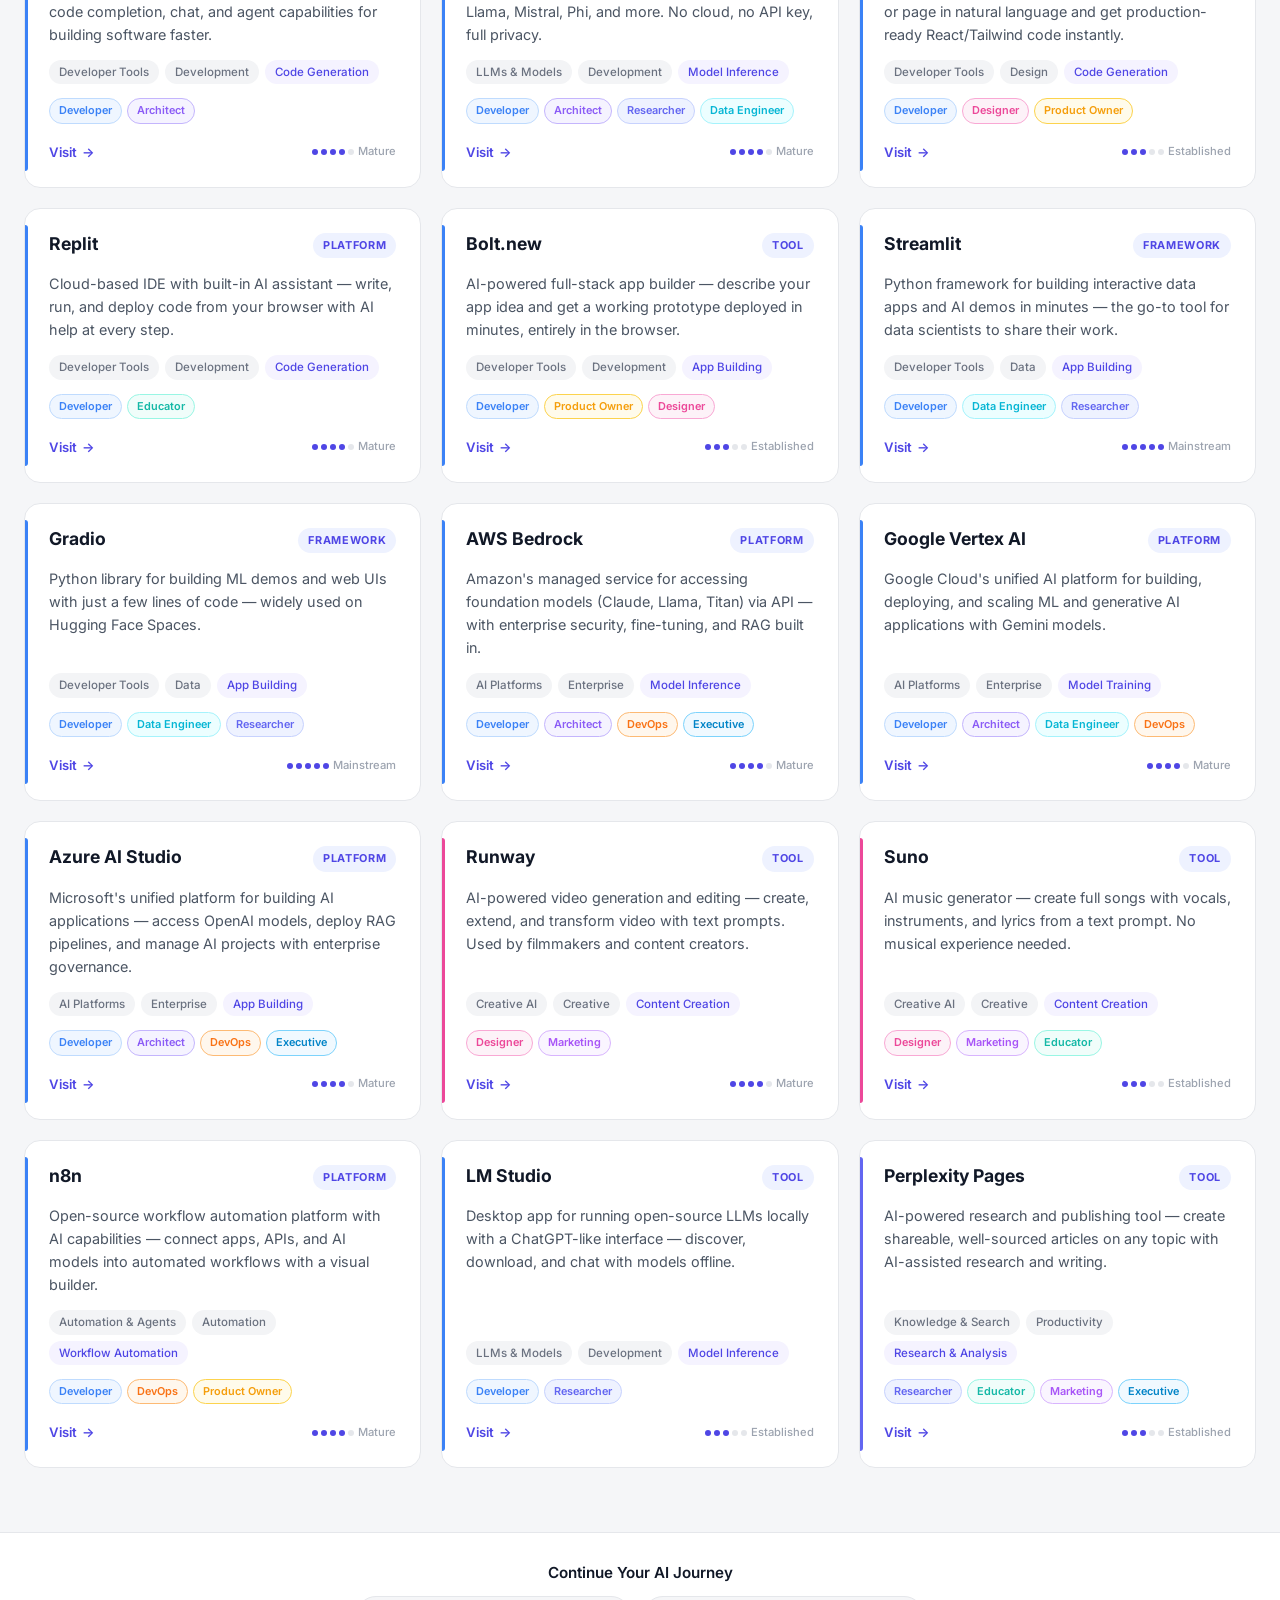
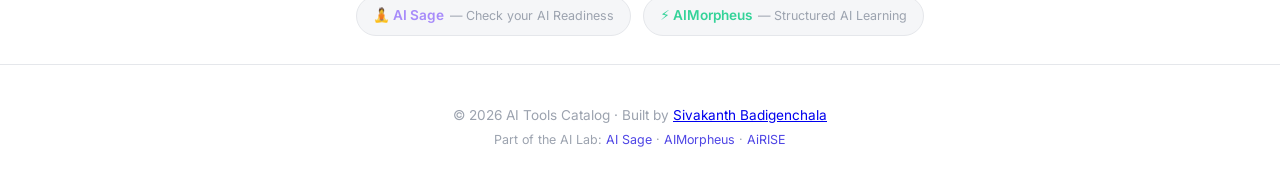
==== commit 43eb9df5: "Add ecosystem banner linking to AI Sage and AIMorpheus" ====
--- a/index.html
+++ b/index.html
@@ -123,11 +123,22 @@
     </div>
   </main>
 
+  <!-- ===== ECOSYSTEM BANNER ===== -->
+  <section class="ecosystem-banner">
+    <div class="container" style="text-align:center">
+      <p style="font-size:.95rem;font-weight:600;margin-bottom:10px">Continue Your AI Journey</p>
+      <div style="display:flex;gap:12px;justify-content:center;flex-wrap:wrap">
+        <a href="https://ai-sage-nine.vercel.app/" target="_blank" rel="noopener noreferrer" class="eco-pill" style="--pill-color:#a78bfa">🧘 AI Sage <span>— Check your AI Readiness</span></a>
+        <a href="https://aimorpheus.vercel.app/" target="_blank" rel="noopener noreferrer" class="eco-pill" style="--pill-color:#34d399">⚡ AIMorpheus <span>— Structured AI Learning</span></a>
+      </div>
+    </div>
+  </section>
+
   <!-- ===== FOOTER ===== -->
   <footer class="site-footer">
     <div class="container">
       <p>&copy; 2026 AI Tools Catalog &middot; Built by <a href="https://sivakanth.vercel.app" target="_blank" rel="noopener noreferrer">Sivakanth Badigenchala</a></p>
-      <p class="footer-sub">Inspired by <a href="https://airise.vercel.app" target="_blank" rel="noopener noreferrer">AiRISE</a></p>
+      <p class="footer-sub">Part of the AI Lab: <a href="https://ai-sage-nine.vercel.app" target="_blank" rel="noopener noreferrer">AI Sage</a> &middot; <a href="https://aimorpheus.vercel.app" target="_blank" rel="noopener noreferrer">AIMorpheus</a> &middot; <a href="https://airise.vercel.app" target="_blank" rel="noopener noreferrer">AiRISE</a></p>
     </div>
   </footer>
 
--- a/styles.css
+++ b/styles.css
@@ -547,6 +547,22 @@
   display: none;
 }
 
+/* ---------- Ecosystem Banner ---------- */
+.ecosystem-banner {
+  padding: 28px 24px;
+  border-top: 1px solid var(--color-border);
+  background: var(--color-surface);
+}
+.eco-pill {
+  display: inline-flex; align-items: center; gap: 6px;
+  padding: 8px 16px; border-radius: 999px;
+  background: var(--color-bg); border: 1px solid var(--color-border);
+  font-size: 0.85rem; font-weight: 600; color: var(--pill-color, var(--color-accent));
+  text-decoration: none; transition: all 0.25s;
+}
+.eco-pill span { font-weight: 400; color: var(--color-text-muted); font-size: 0.78rem; }
+.eco-pill:hover { border-color: var(--pill-color, var(--color-accent)); transform: translateY(-1px); }
+
 /* ---------- Footer ---------- */
 .site-footer {
   text-align: center;
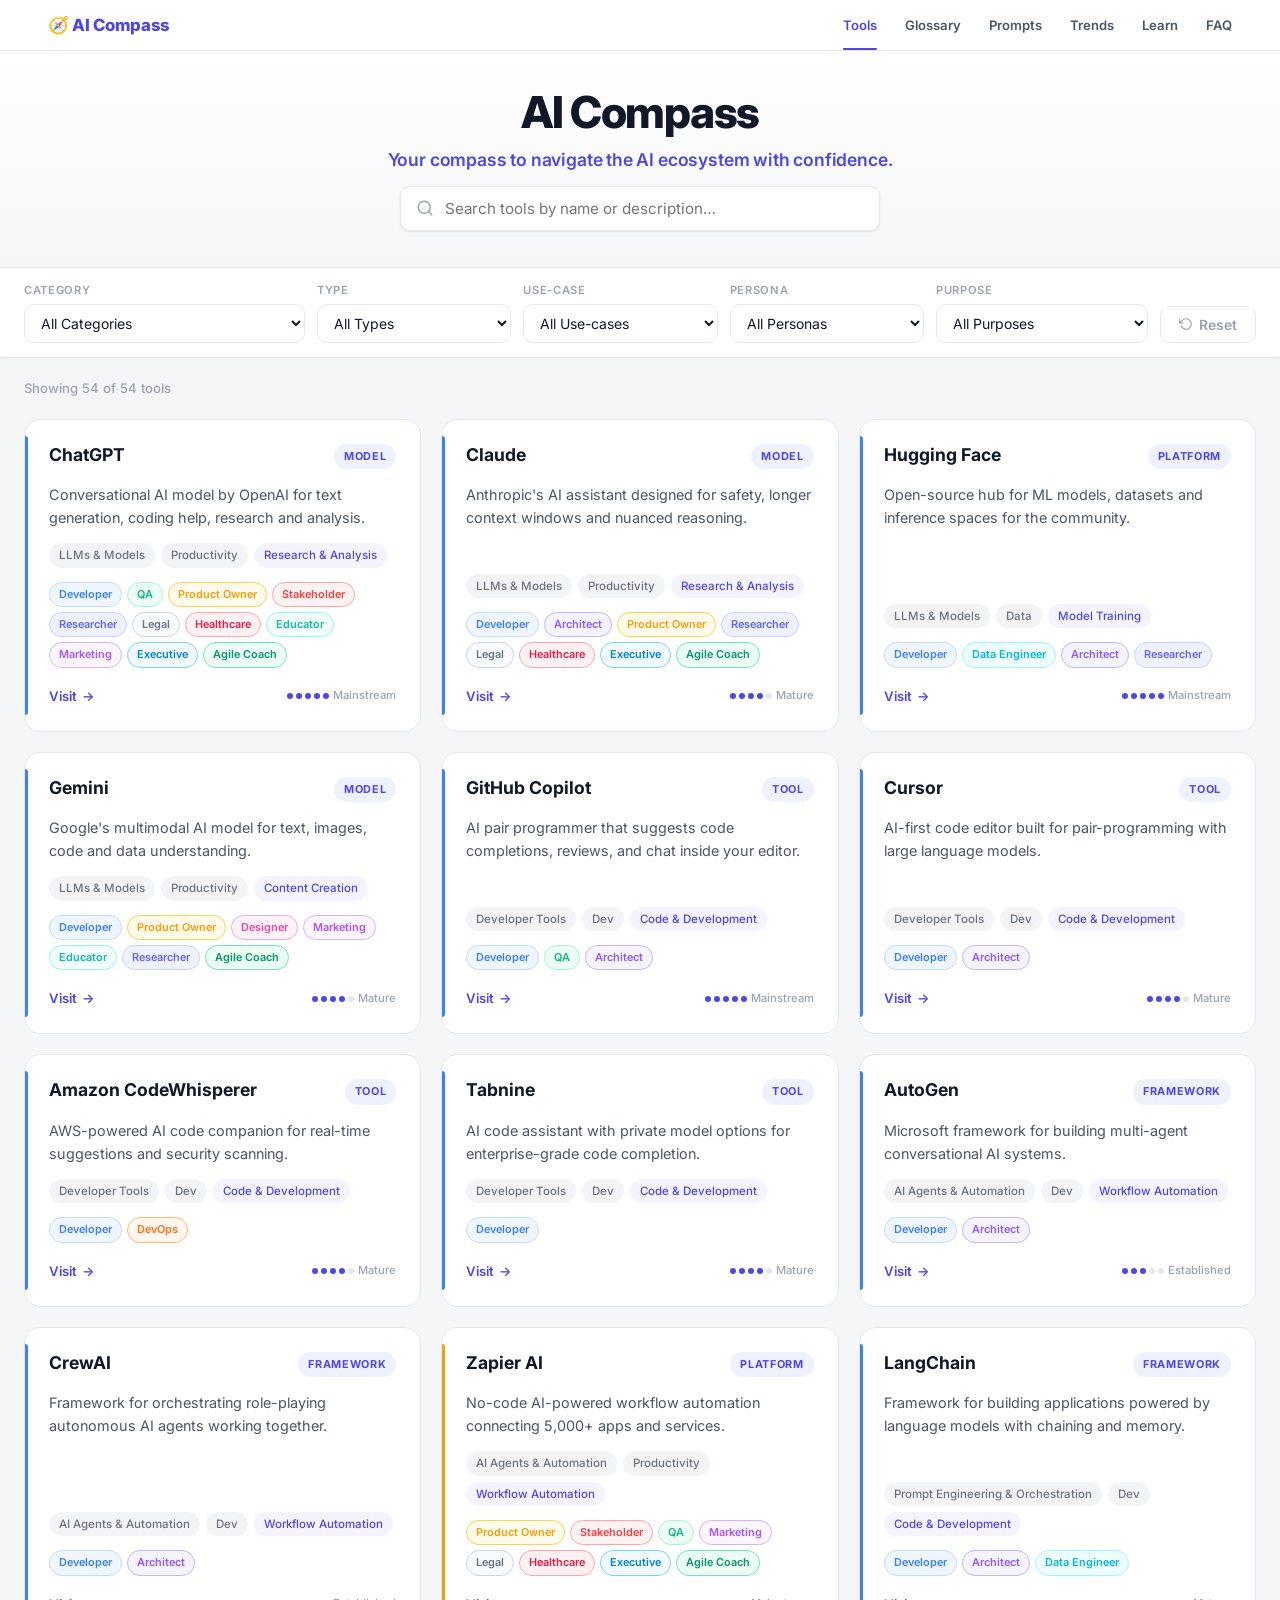
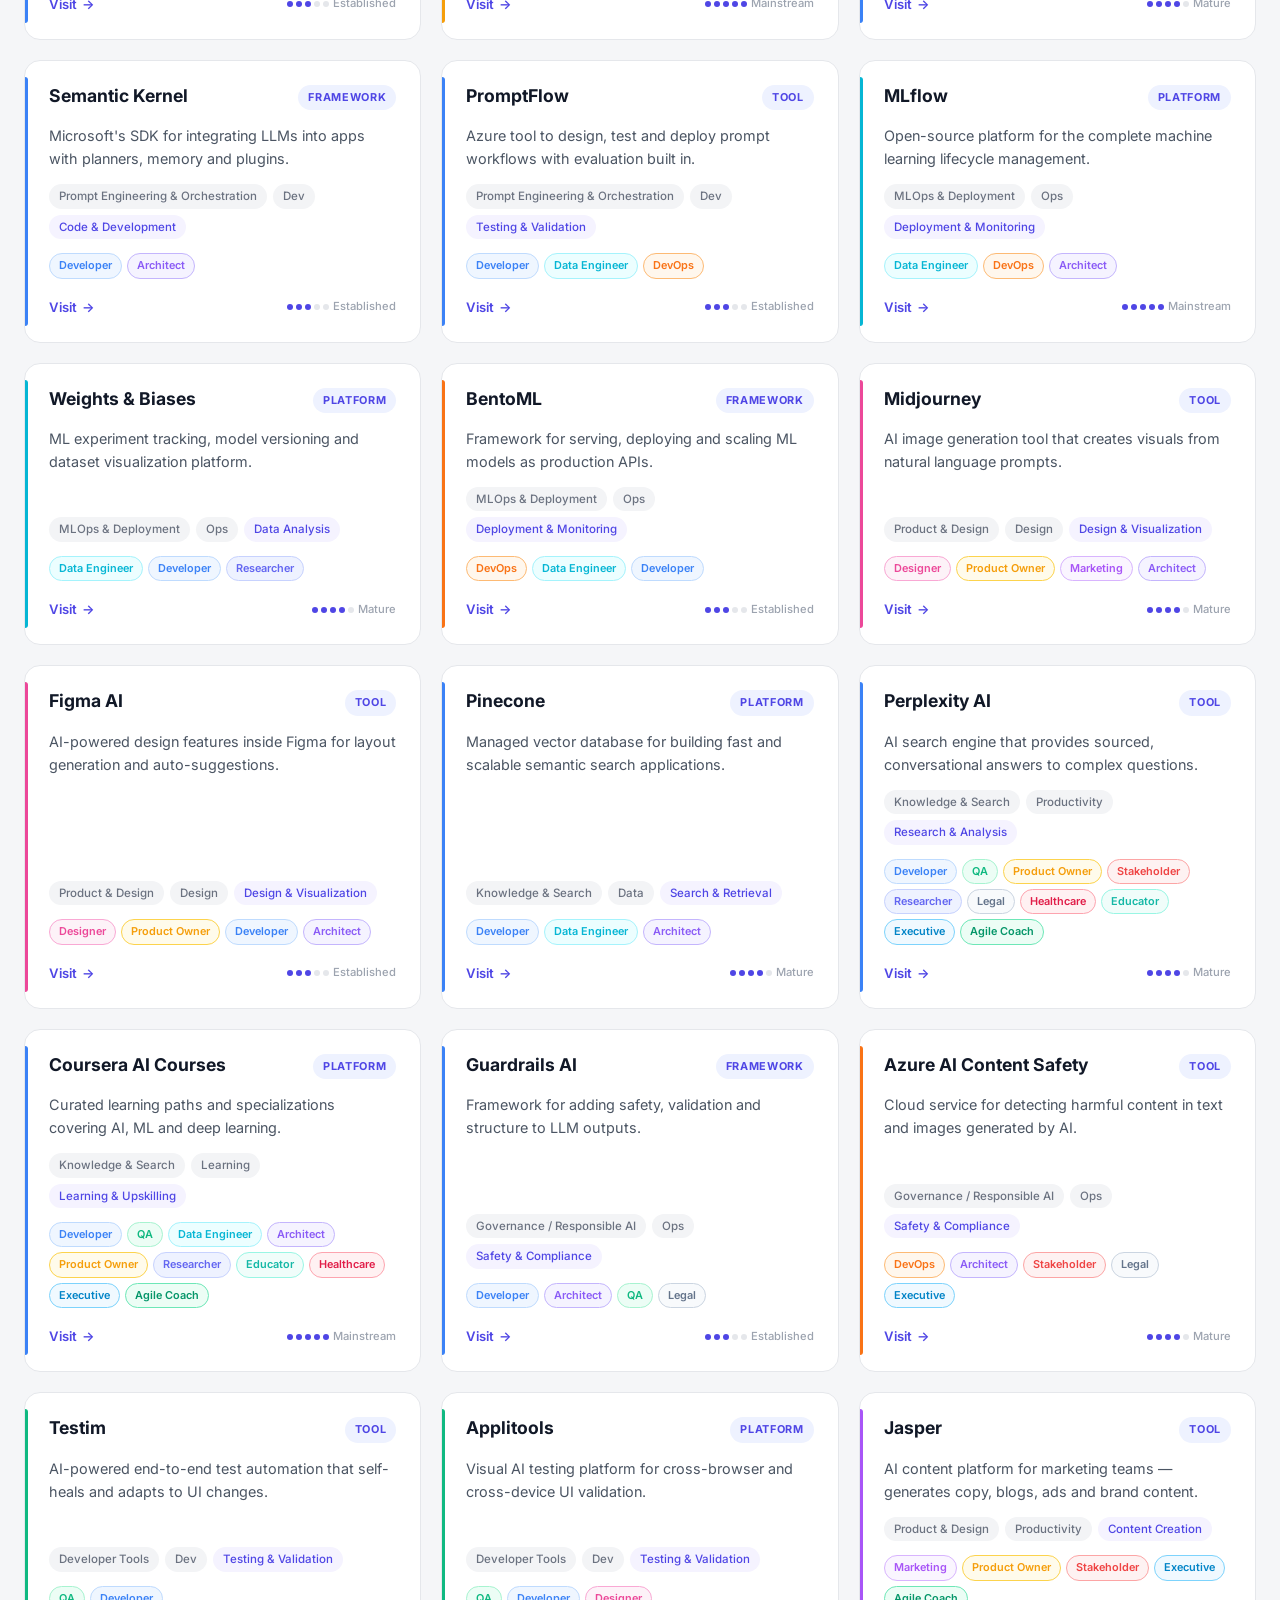
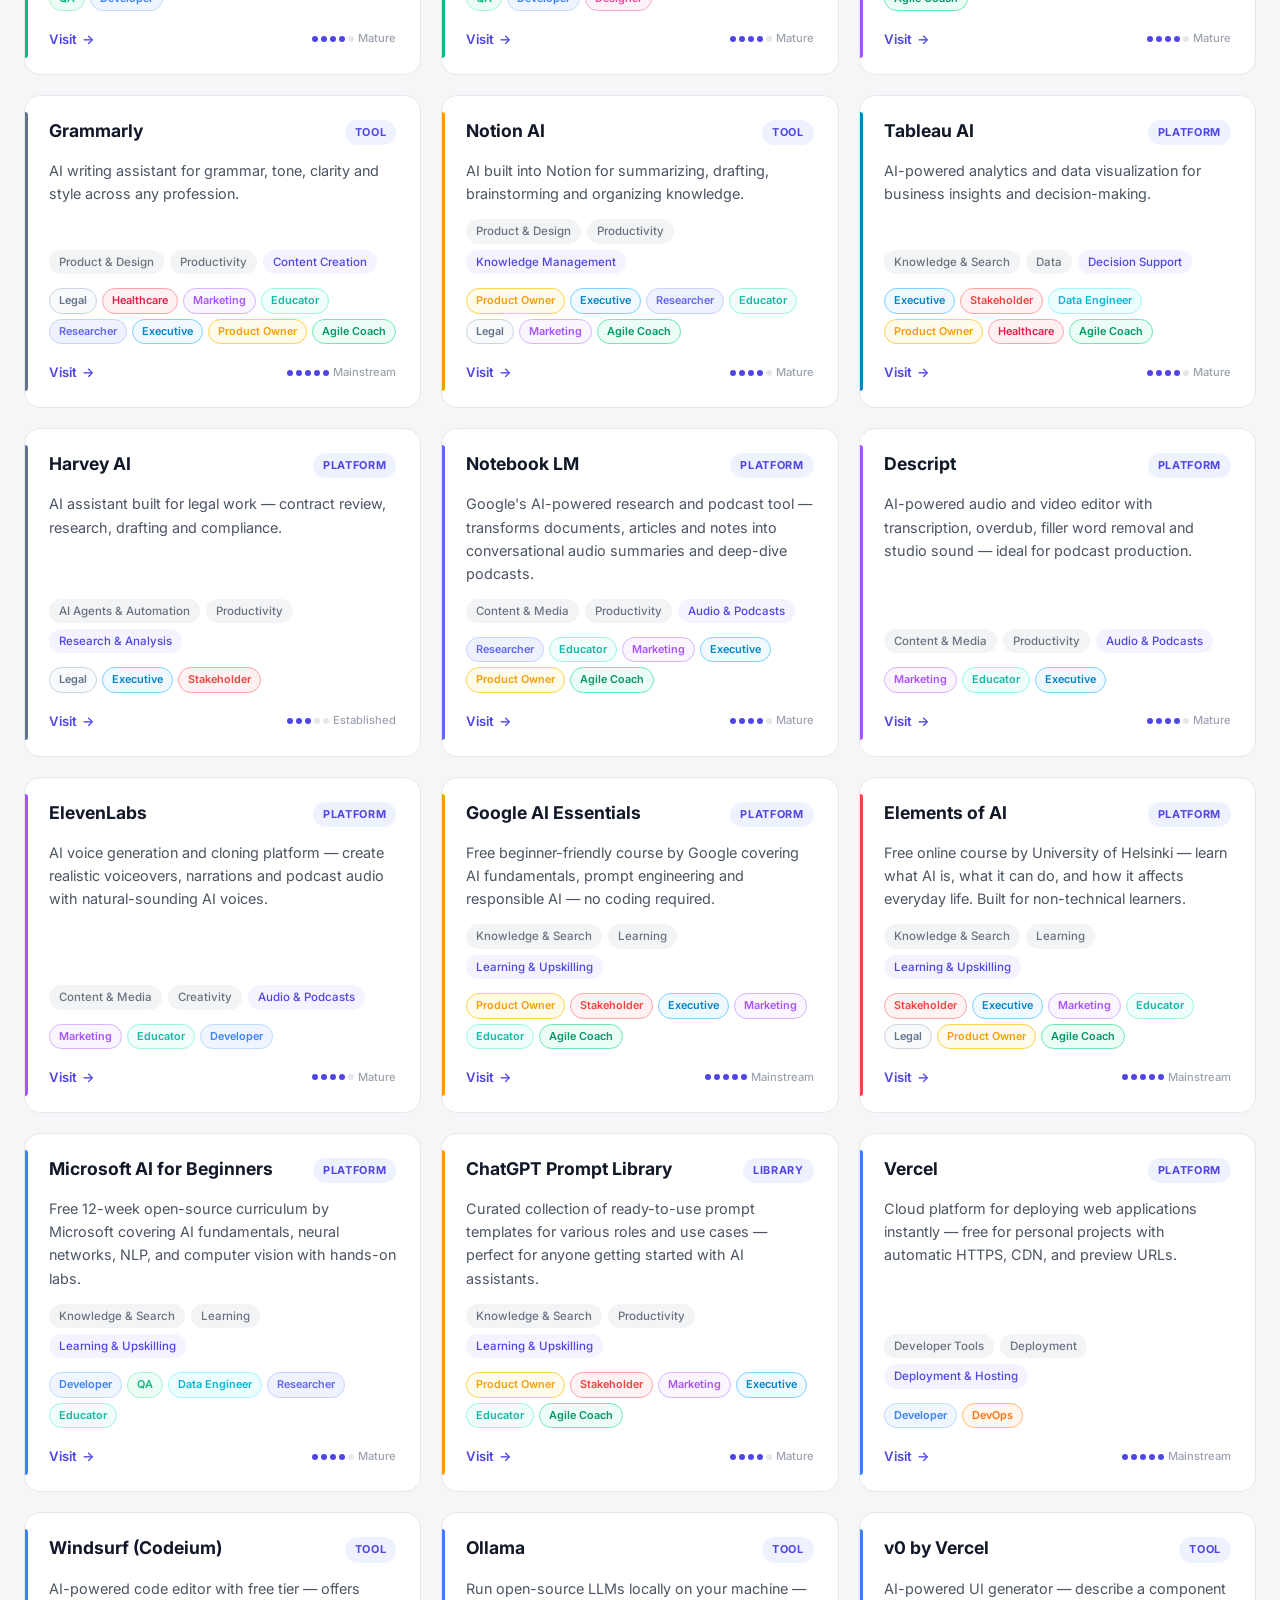
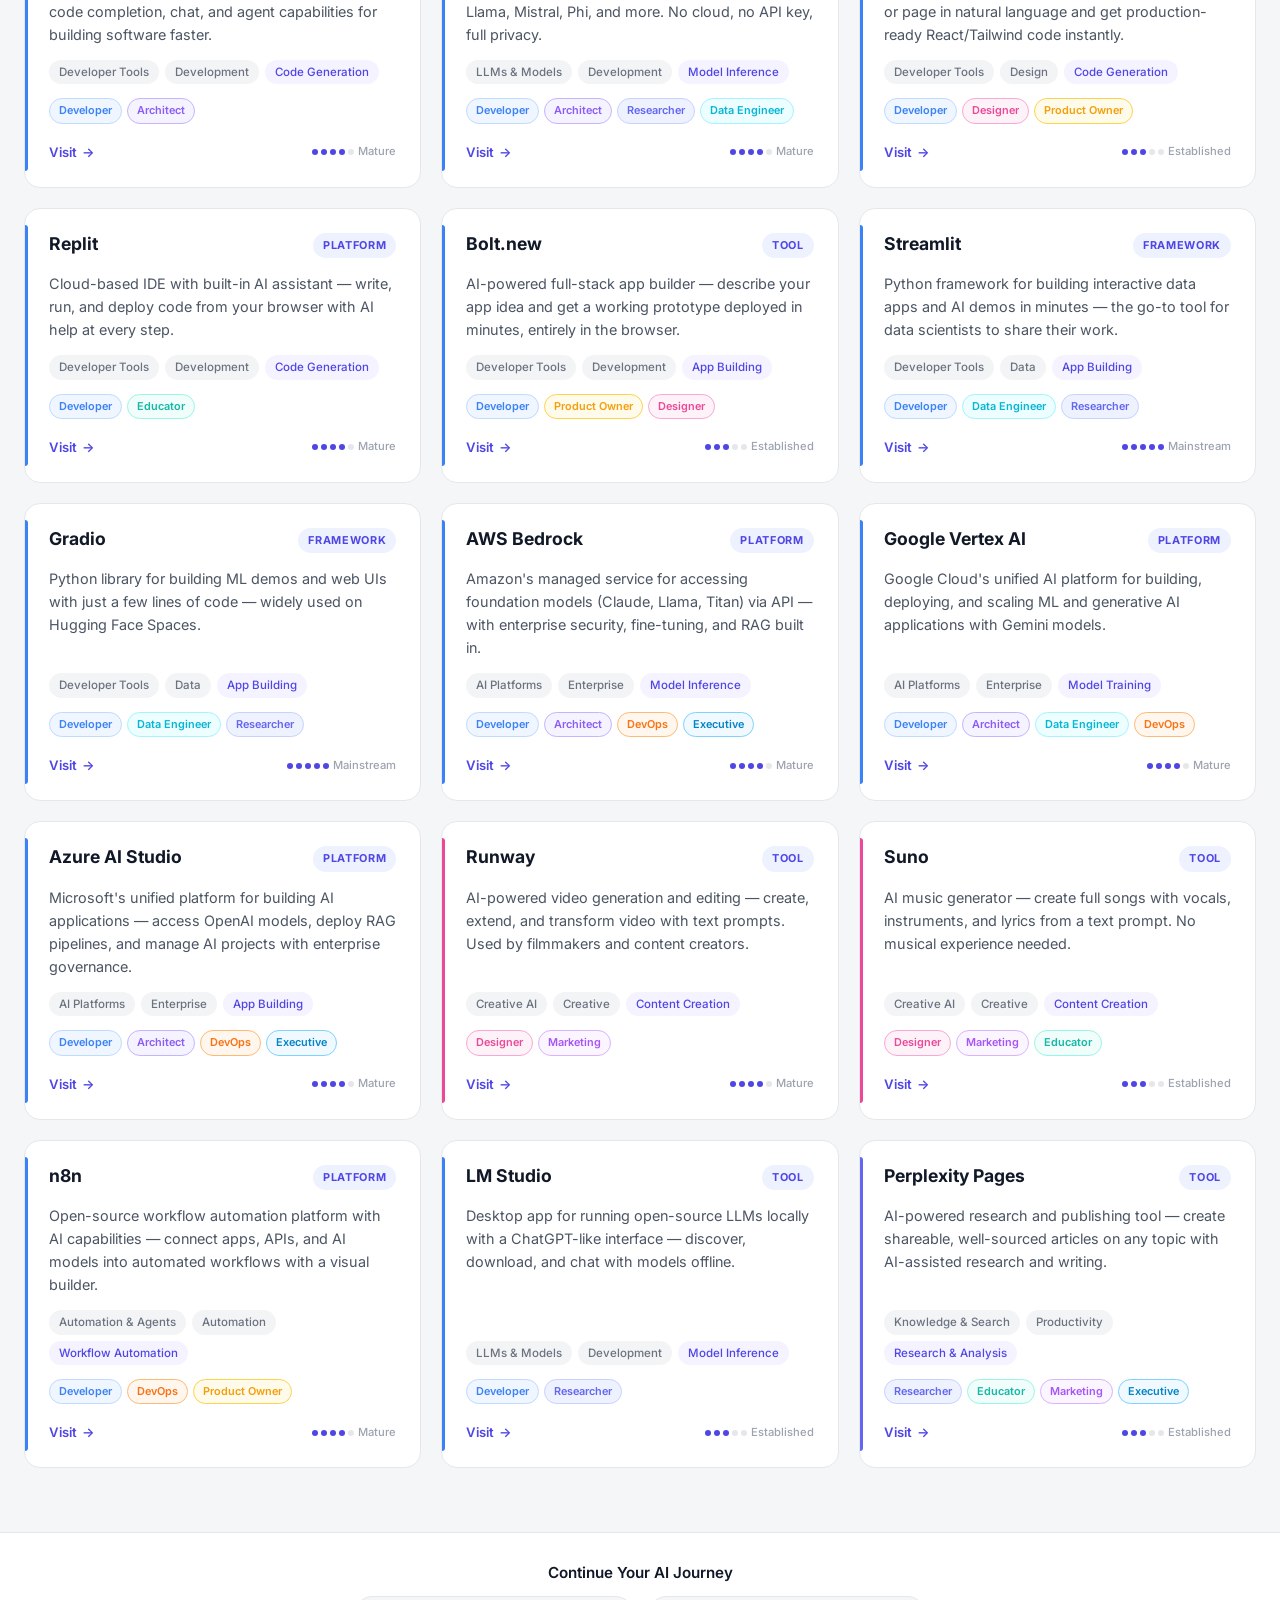
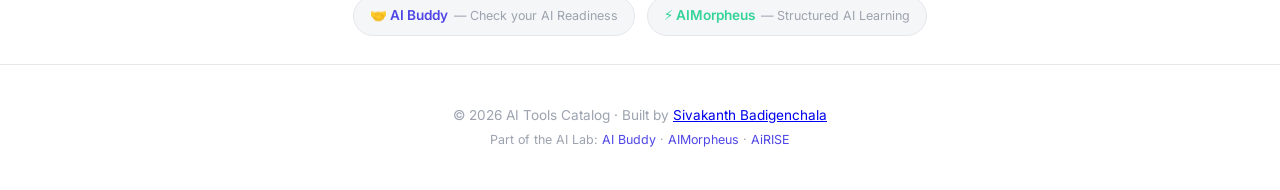
==== commit 450090a1: "Rename AI Sage to AI Buddy in cross-links" ====
--- a/index.html
+++ b/index.html
@@ -128,7 +128,7 @@
     <div class="container" style="text-align:center">
       <p style="font-size:.95rem;font-weight:600;margin-bottom:10px">Continue Your AI Journey</p>
       <div style="display:flex;gap:12px;justify-content:center;flex-wrap:wrap">
-        <a href="https://ai-sage-nine.vercel.app/" target="_blank" rel="noopener noreferrer" class="eco-pill" style="--pill-color:#a78bfa">🧘 AI Sage <span>— Check your AI Readiness</span></a>
+        <a href="https://ai-sage-nine.vercel.app/" target="_blank" rel="noopener noreferrer" class="eco-pill" style="--pill-color:#4f46e5">🤝 AI Buddy <span>— Check your AI Readiness</span></a>
         <a href="https://aimorpheus.vercel.app/" target="_blank" rel="noopener noreferrer" class="eco-pill" style="--pill-color:#34d399">⚡ AIMorpheus <span>— Structured AI Learning</span></a>
       </div>
     </div>
@@ -138,7 +138,7 @@
   <footer class="site-footer">
     <div class="container">
       <p>&copy; 2026 AI Tools Catalog &middot; Built by <a href="https://sivakanth.vercel.app" target="_blank" rel="noopener noreferrer">Sivakanth Badigenchala</a></p>
-      <p class="footer-sub">Part of the AI Lab: <a href="https://ai-sage-nine.vercel.app" target="_blank" rel="noopener noreferrer">AI Sage</a> &middot; <a href="https://aimorpheus.vercel.app" target="_blank" rel="noopener noreferrer">AIMorpheus</a> &middot; <a href="https://airise.vercel.app" target="_blank" rel="noopener noreferrer">AiRISE</a></p>
+      <p class="footer-sub">Part of the AI Lab: <a href="https://ai-sage-nine.vercel.app" target="_blank" rel="noopener noreferrer">AI Buddy</a> &middot; <a href="https://aimorpheus.vercel.app" target="_blank" rel="noopener noreferrer">AIMorpheus</a> &middot; <a href="https://airise.vercel.app" target="_blank" rel="noopener noreferrer">AiRISE</a></p>
     </div>
   </footer>
 
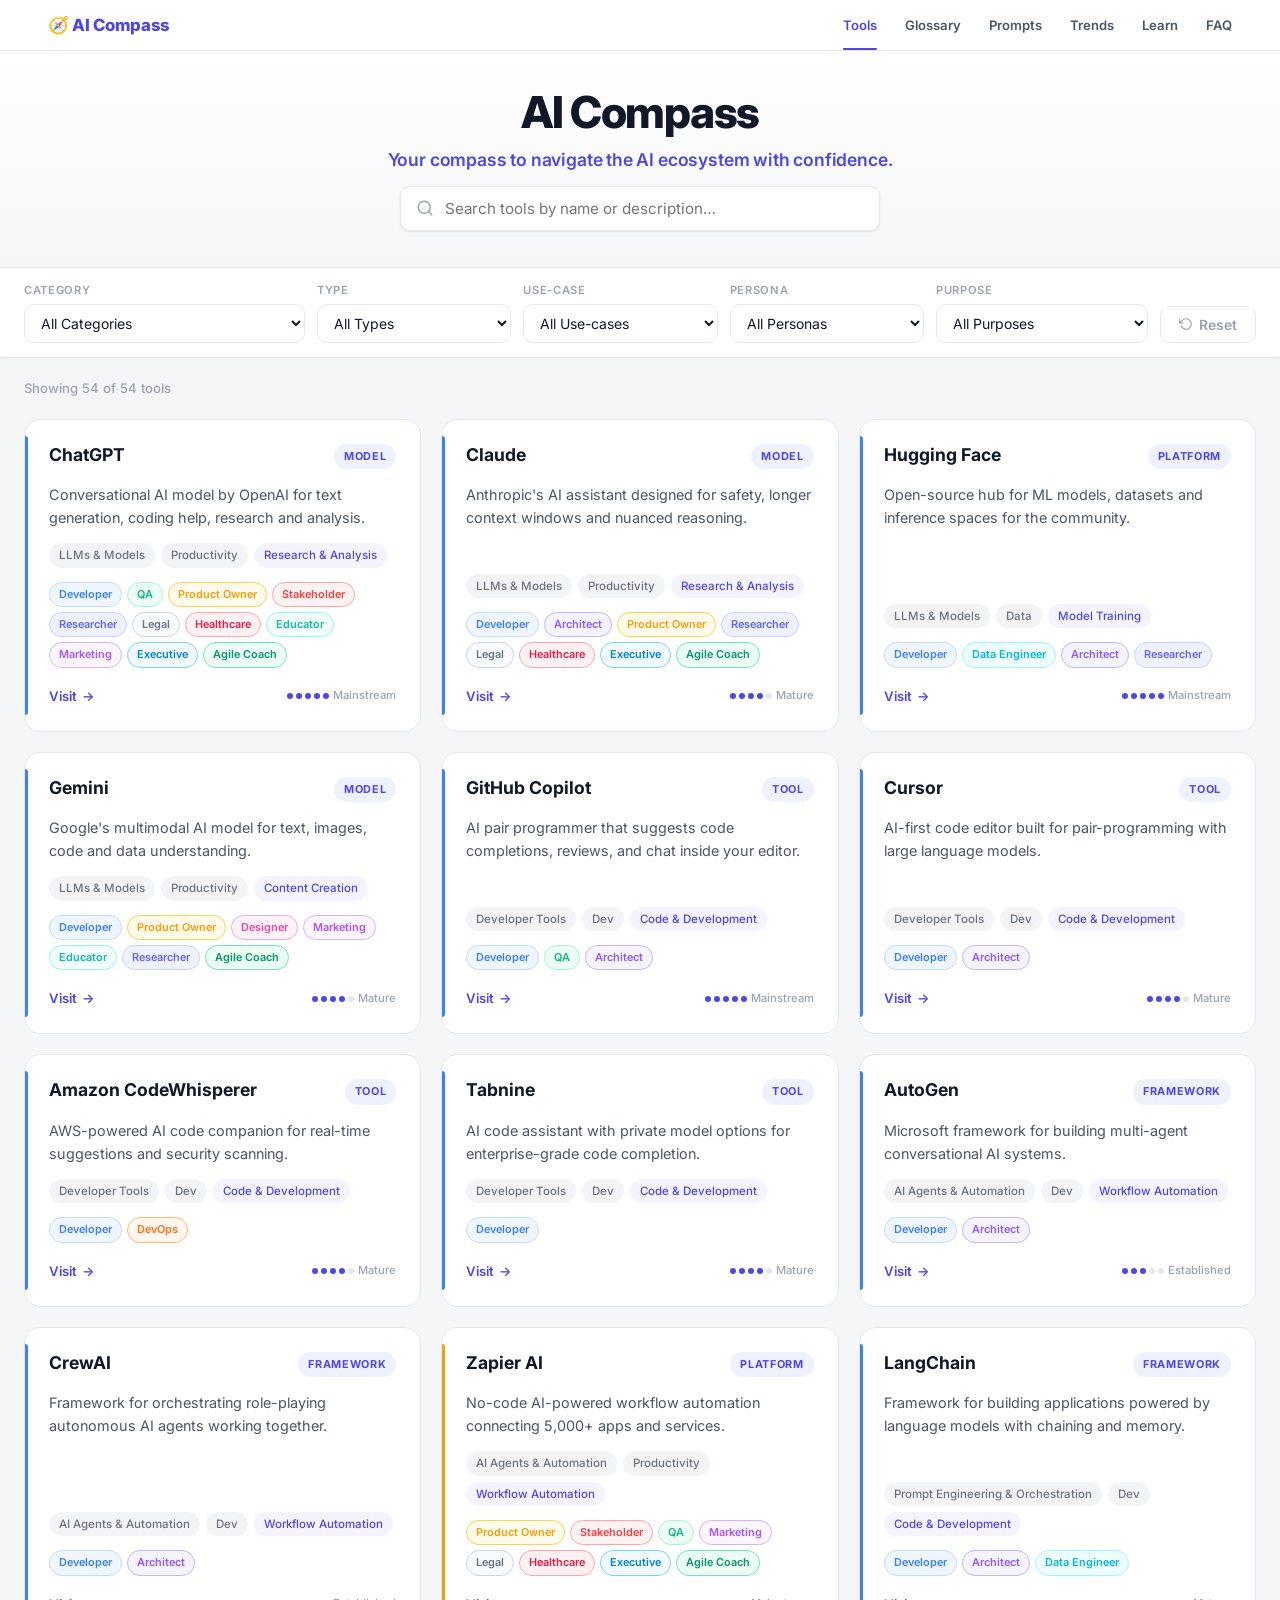
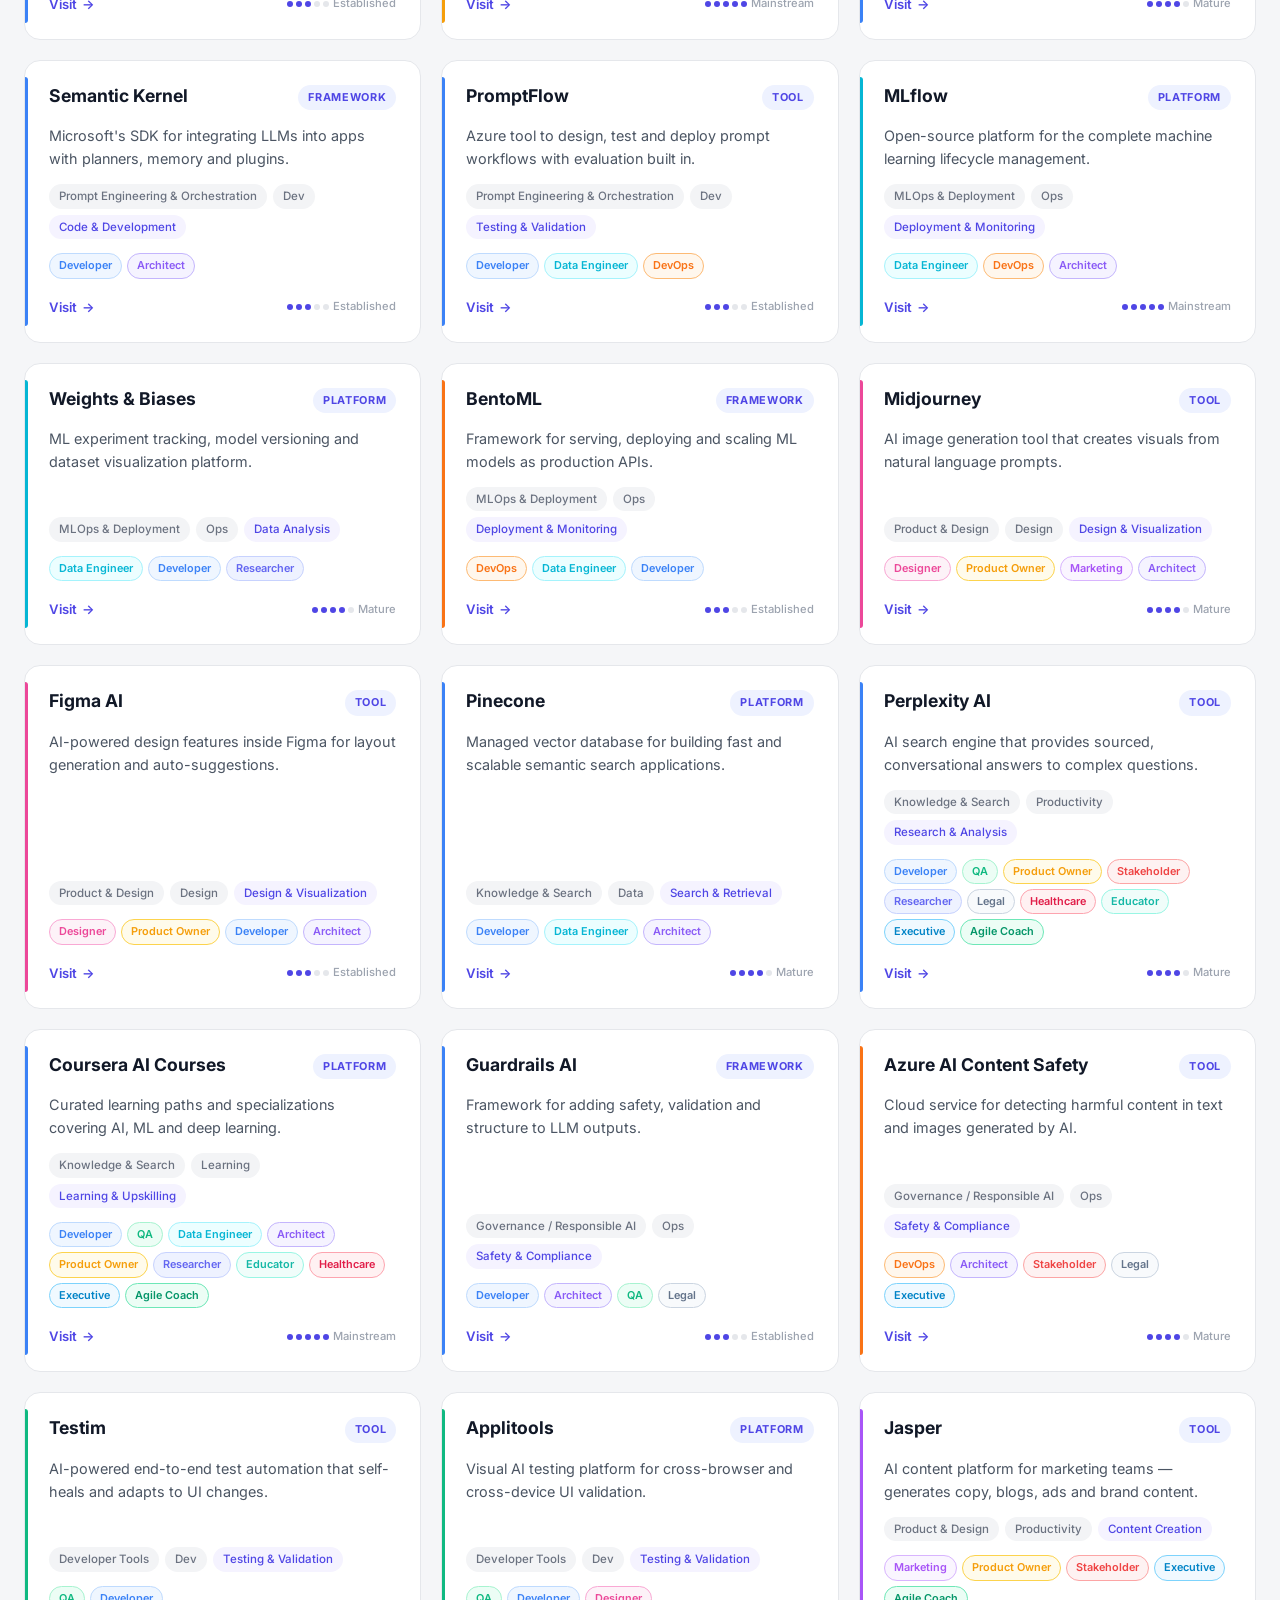
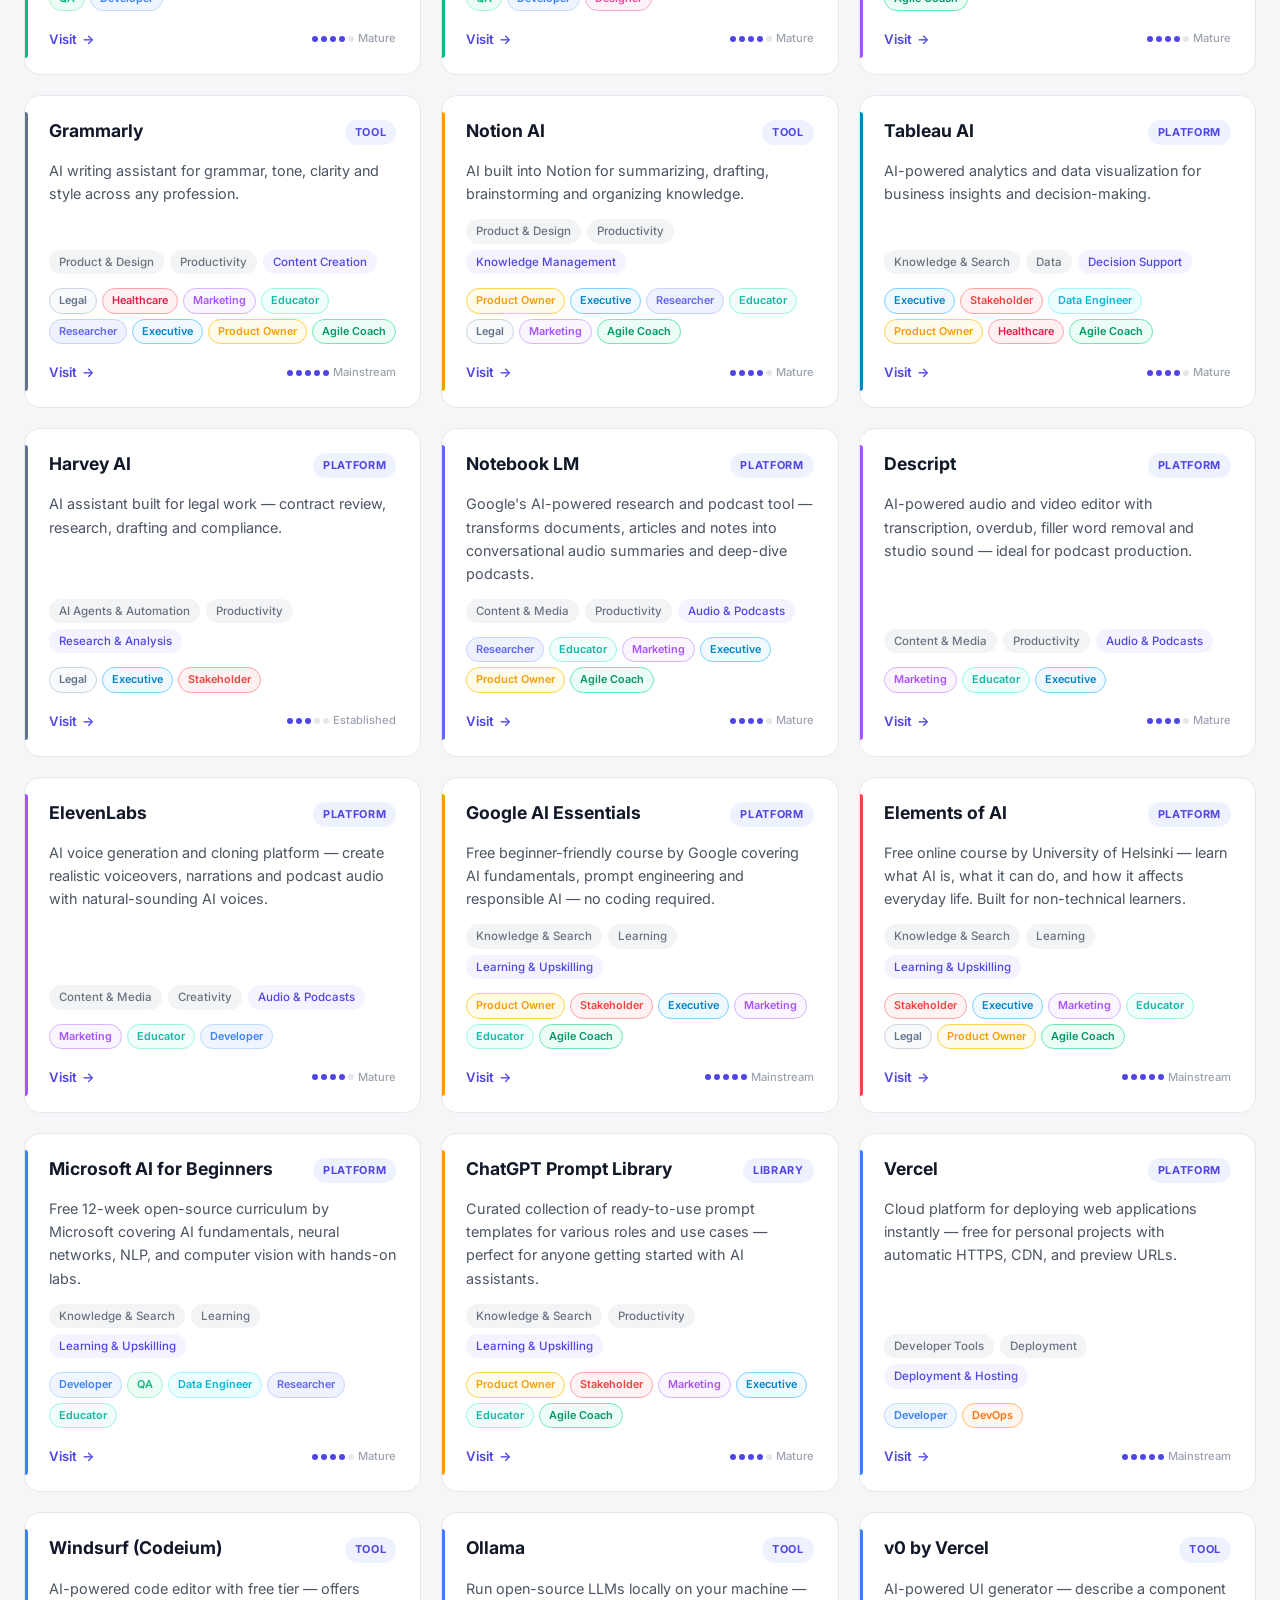
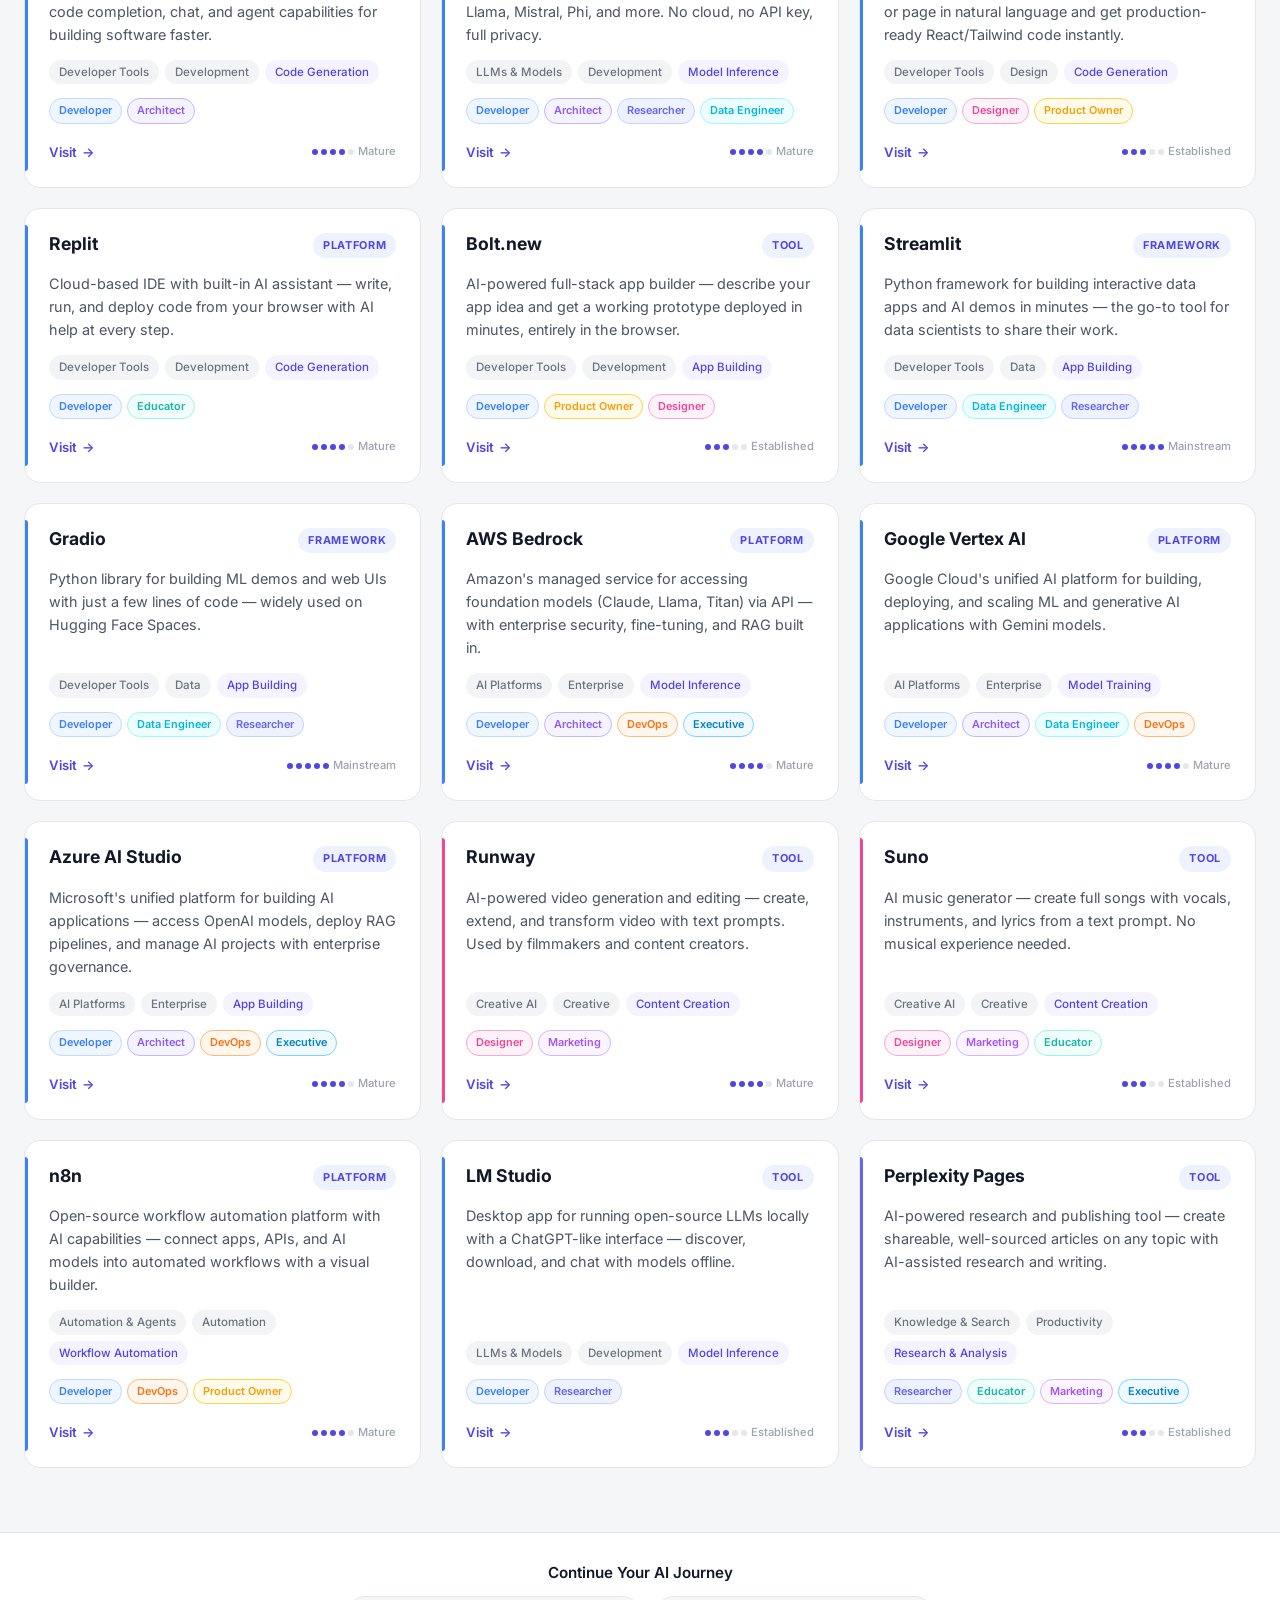
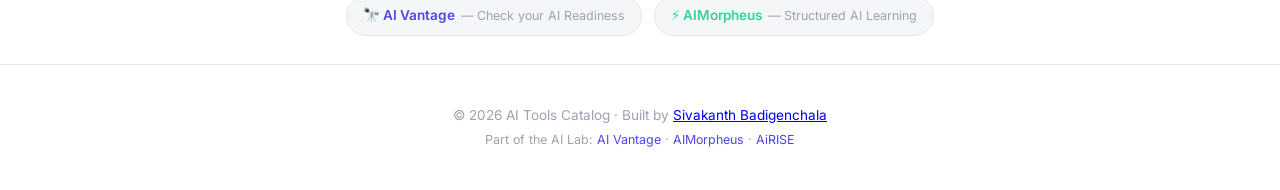
==== commit 83a3fdf5: "Update cross-links: AI Buddy -> AI Vantage + new URL" ====
--- a/index.html
+++ b/index.html
@@ -128,7 +128,7 @@
     <div class="container" style="text-align:center">
       <p style="font-size:.95rem;font-weight:600;margin-bottom:10px">Continue Your AI Journey</p>
       <div style="display:flex;gap:12px;justify-content:center;flex-wrap:wrap">
-        <a href="https://ai-sage-nine.vercel.app/" target="_blank" rel="noopener noreferrer" class="eco-pill" style="--pill-color:#4f46e5">🤝 AI Buddy <span>— Check your AI Readiness</span></a>
+        <a href="https://myaivantage.vercel.app/" target="_blank" rel="noopener noreferrer" class="eco-pill" style="--pill-color:#4f46e5">🔭 AI Vantage <span>— Check your AI Readiness</span></a>
         <a href="https://aimorpheus.vercel.app/" target="_blank" rel="noopener noreferrer" class="eco-pill" style="--pill-color:#34d399">⚡ AIMorpheus <span>— Structured AI Learning</span></a>
       </div>
     </div>
@@ -138,7 +138,7 @@
   <footer class="site-footer">
     <div class="container">
       <p>&copy; 2026 AI Tools Catalog &middot; Built by <a href="https://sivakanth.vercel.app" target="_blank" rel="noopener noreferrer">Sivakanth Badigenchala</a></p>
-      <p class="footer-sub">Part of the AI Lab: <a href="https://ai-sage-nine.vercel.app" target="_blank" rel="noopener noreferrer">AI Buddy</a> &middot; <a href="https://aimorpheus.vercel.app" target="_blank" rel="noopener noreferrer">AIMorpheus</a> &middot; <a href="https://airise.vercel.app" target="_blank" rel="noopener noreferrer">AiRISE</a></p>
+      <p class="footer-sub">Part of the AI Lab: <a href="https://myaivantage.vercel.app" target="_blank" rel="noopener noreferrer">AI Vantage</a> &middot; <a href="https://aimorpheus.vercel.app" target="_blank" rel="noopener noreferrer">AIMorpheus</a> &middot; <a href="https://airise.vercel.app" target="_blank" rel="noopener noreferrer">AiRISE</a></p>
     </div>
   </footer>
 
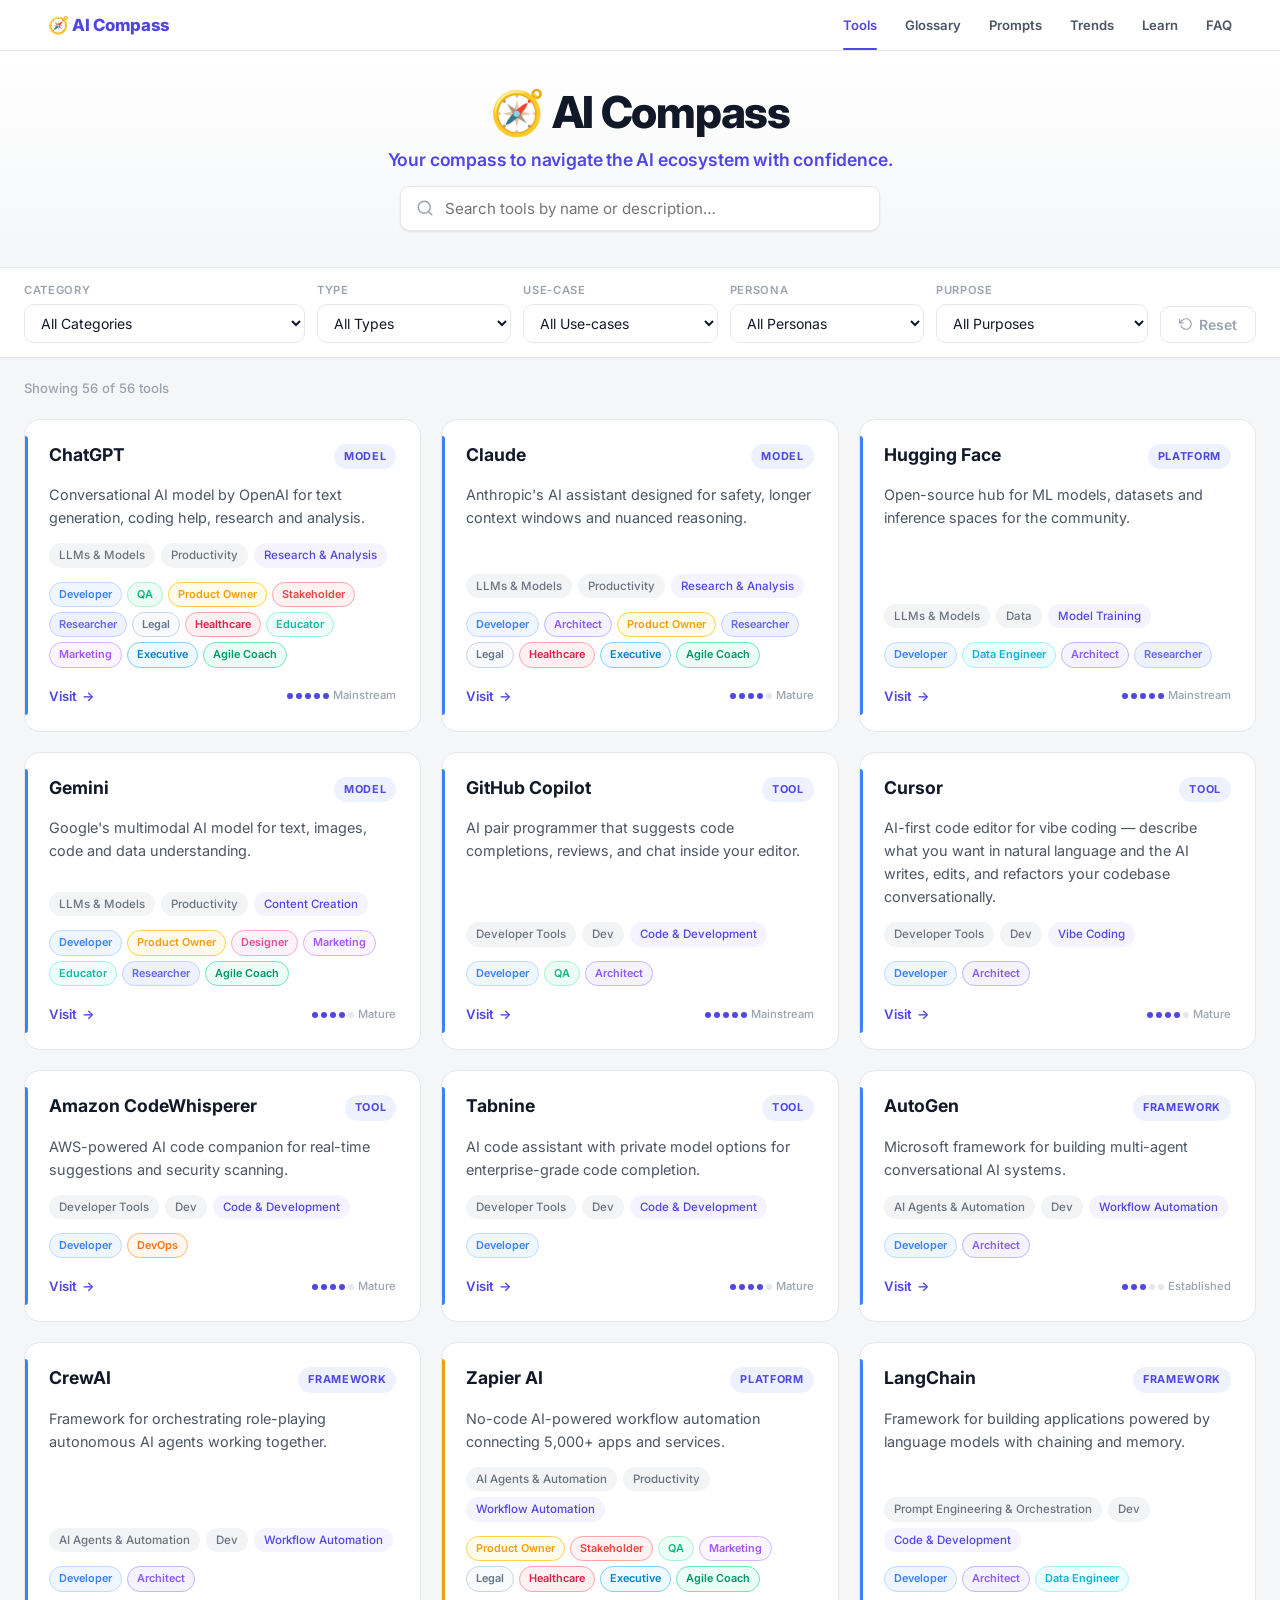
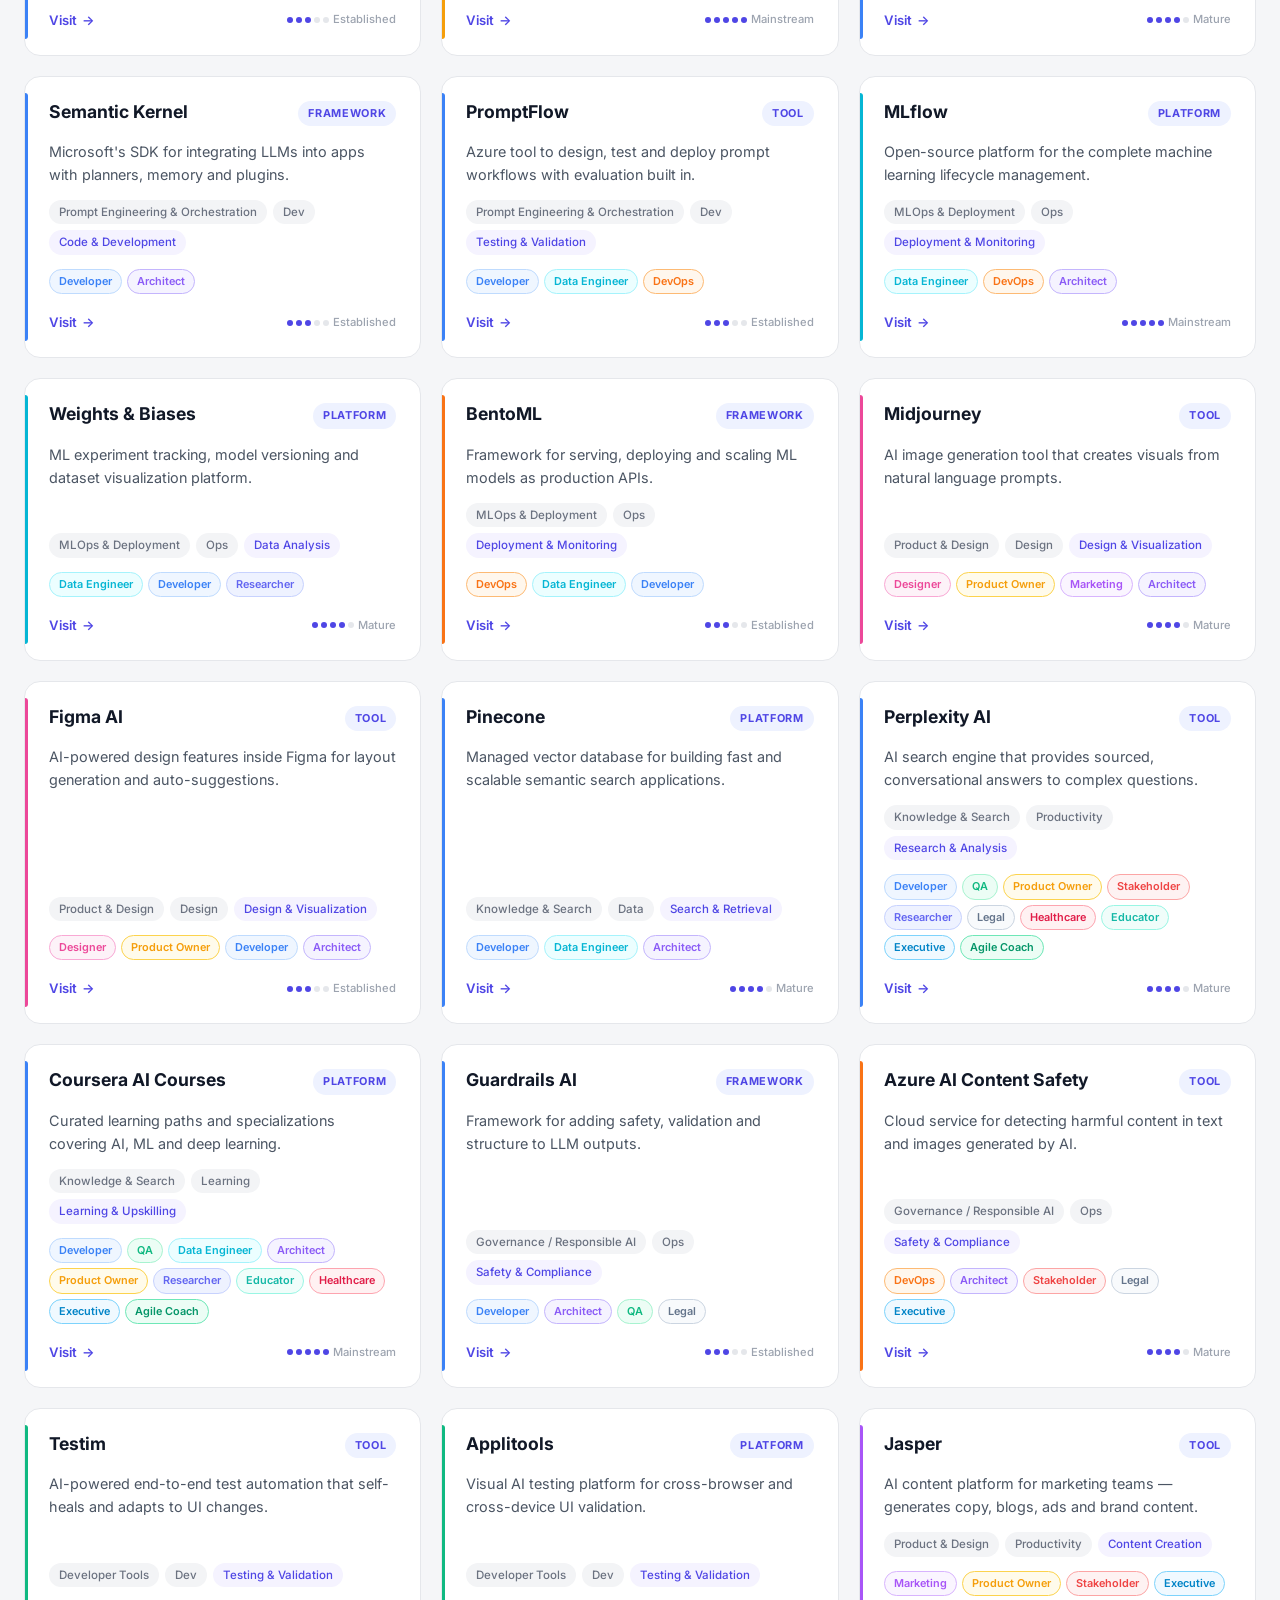
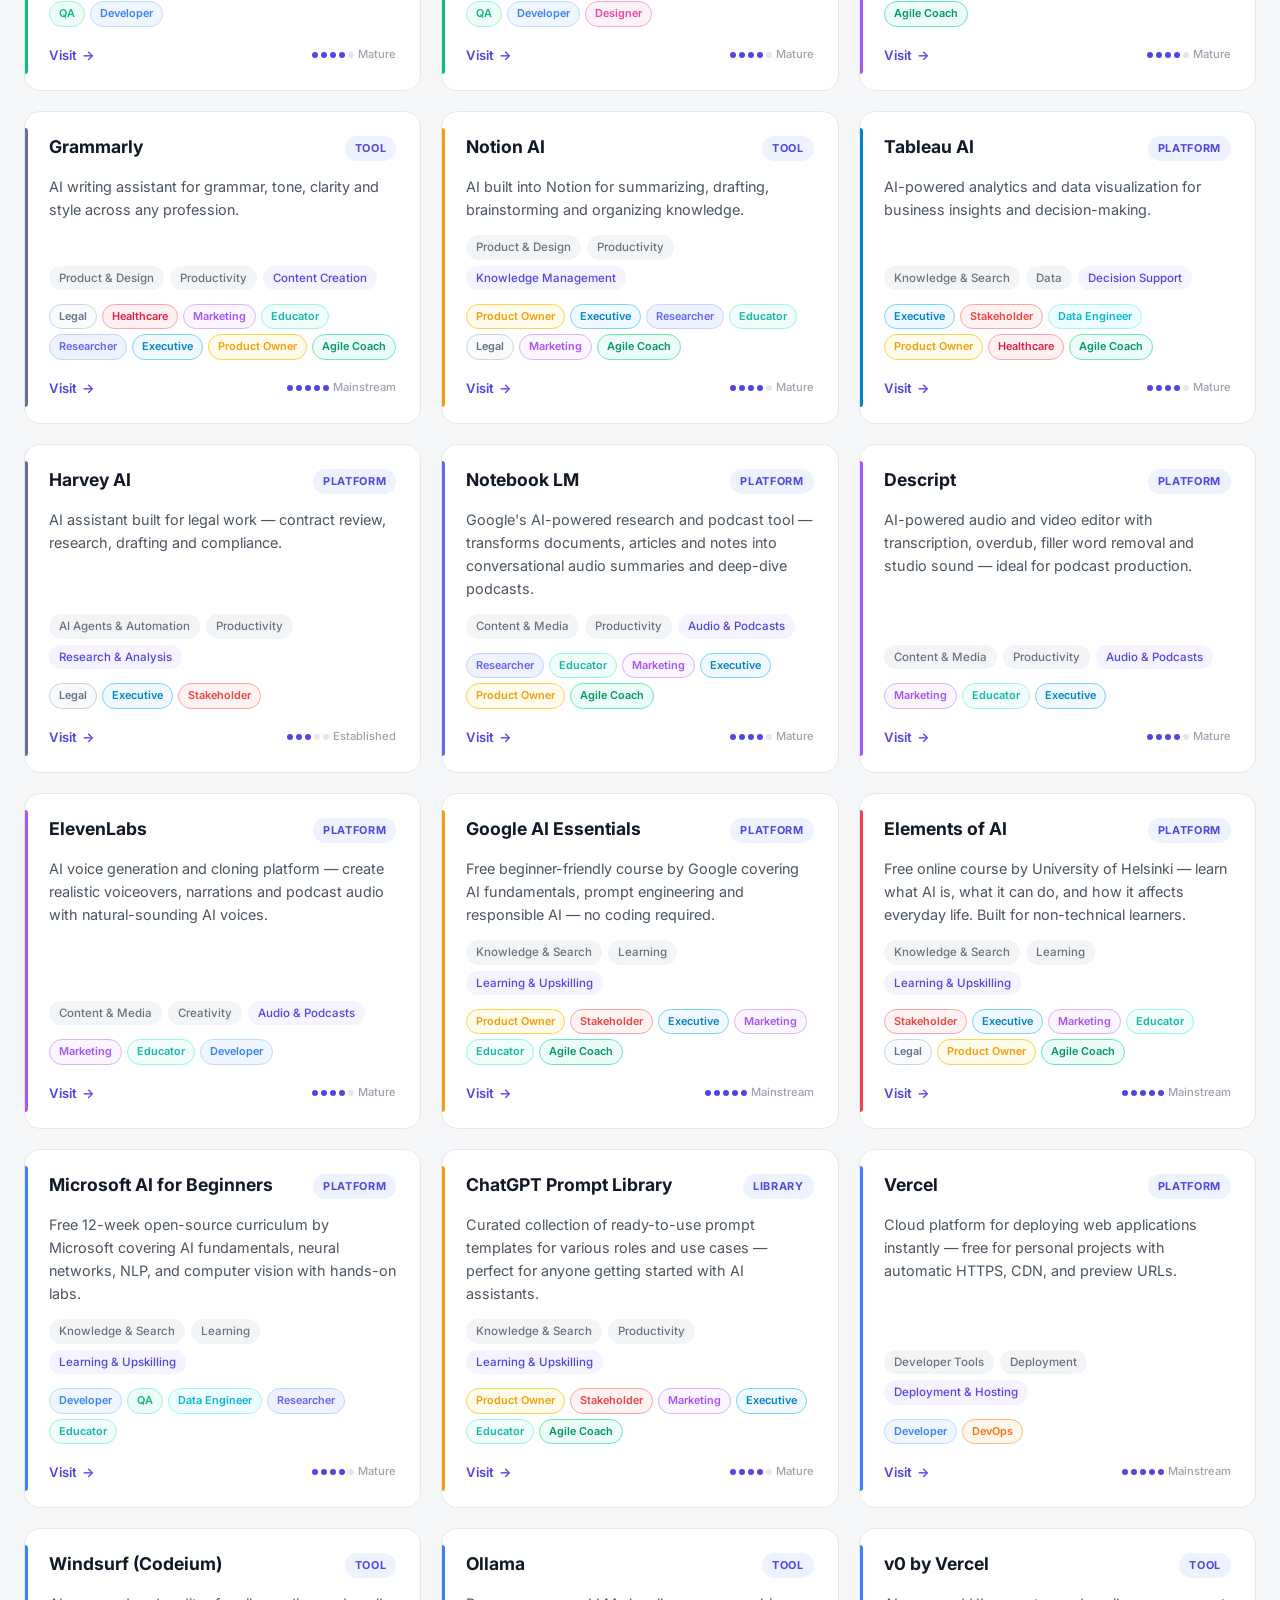
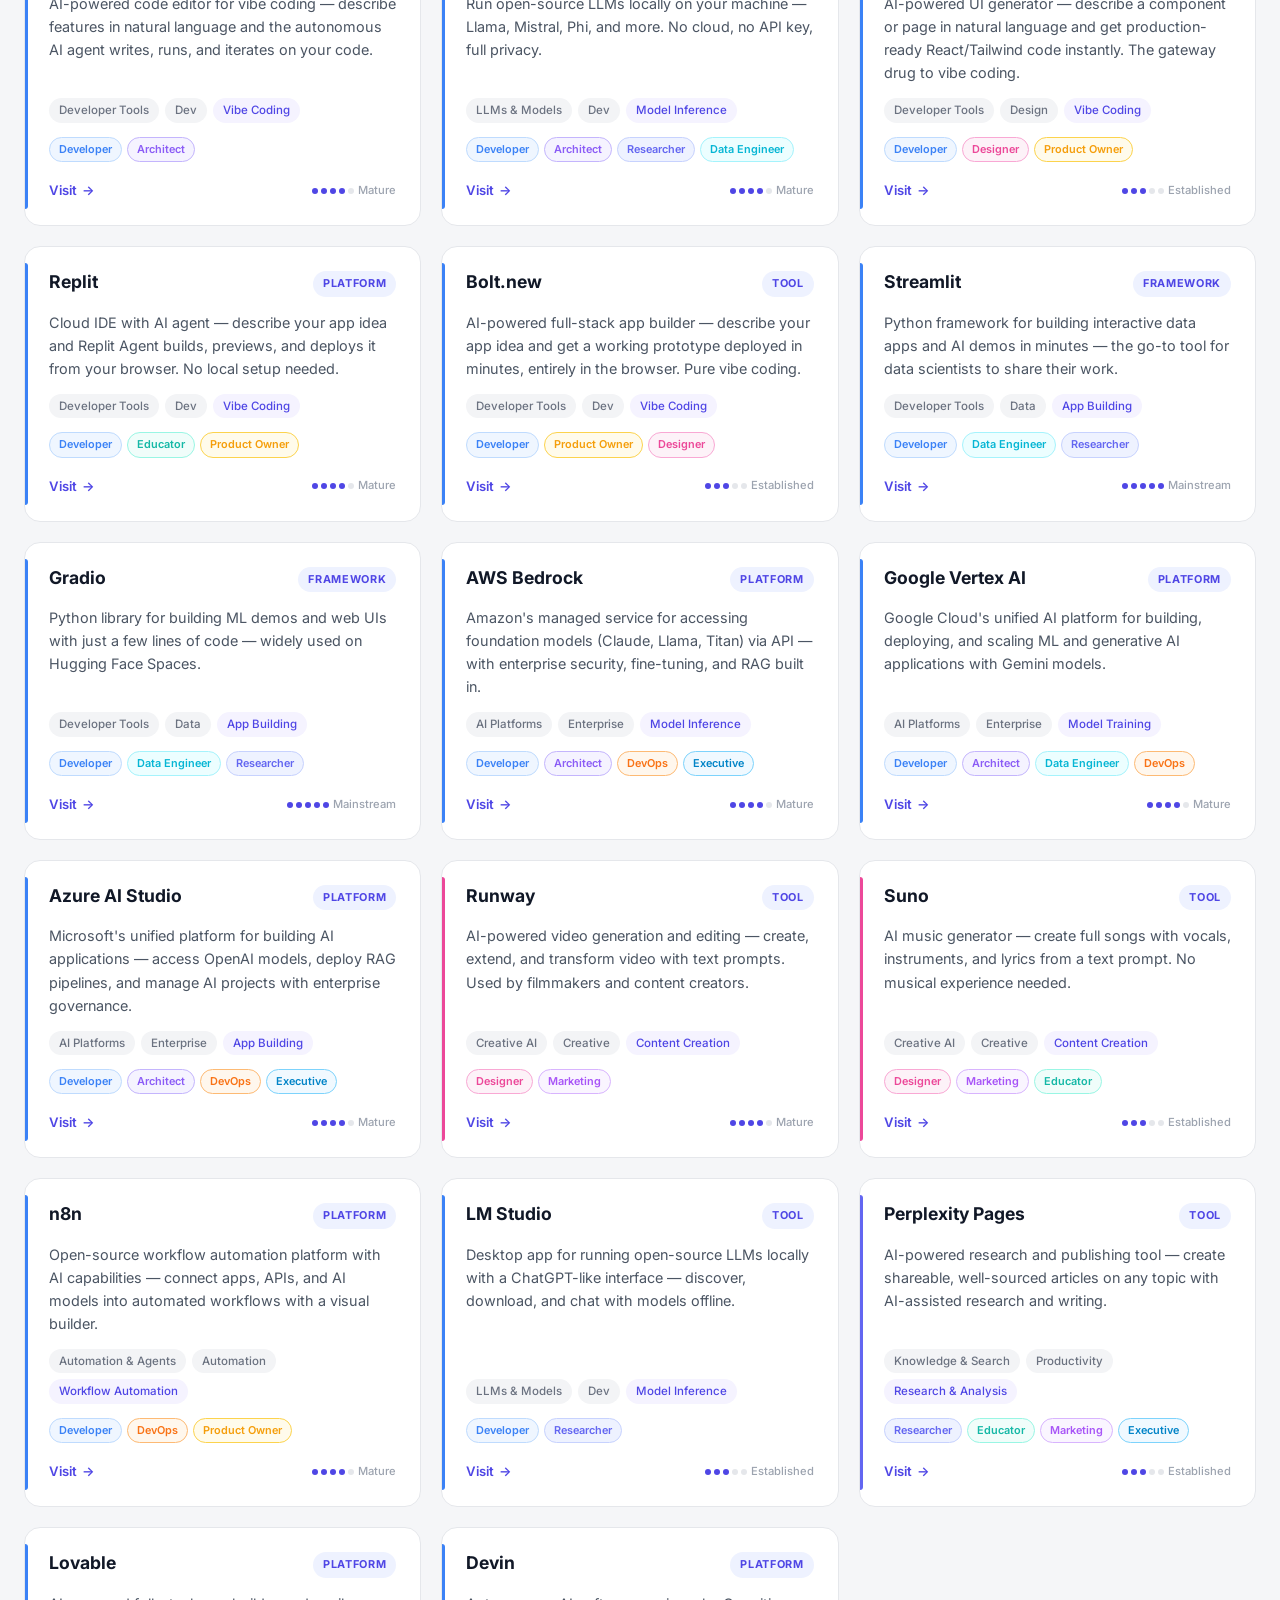
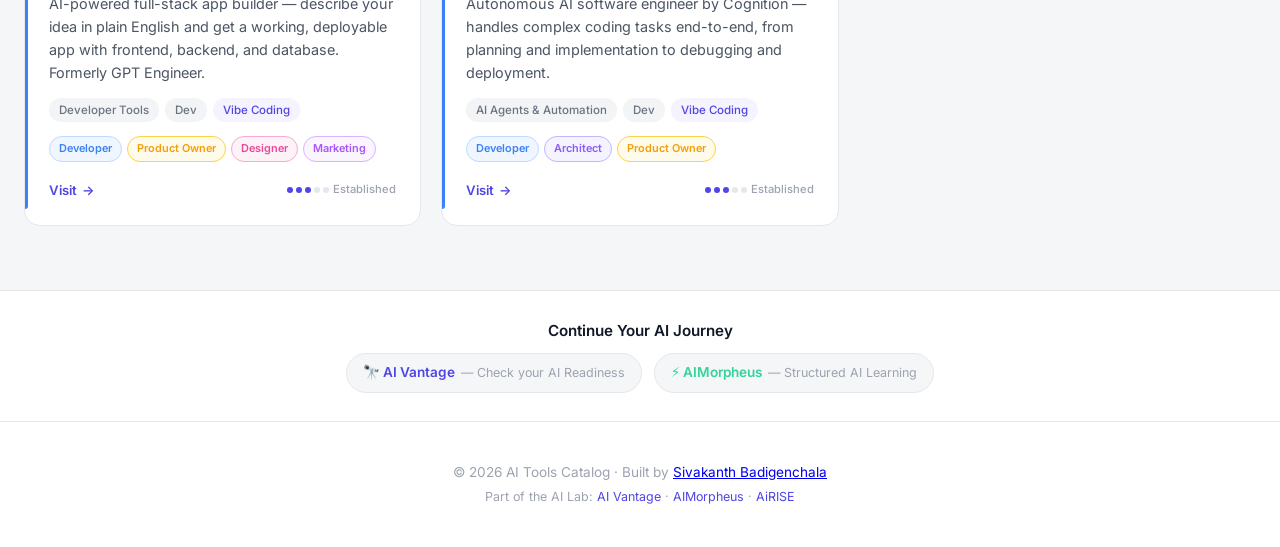
==== commit ac6cf229: "Add Vibe Coding as purpose - retag 5 tools, add Lovable & Devin, fix useCase consistency" ====
--- a/index.html
+++ b/index.html
@@ -37,7 +37,7 @@
   <!-- ===== HEADER / HERO ===== -->
   <header class="hero">
     <div class="container">
-      <h1>AI Compass</h1>
+      <h1>🧭 AI Compass</h1>
       <p class="hero-caption">Your compass to navigate the AI ecosystem with confidence.</p>
       <!-- Search moved here -->
       <div class="hero-search">
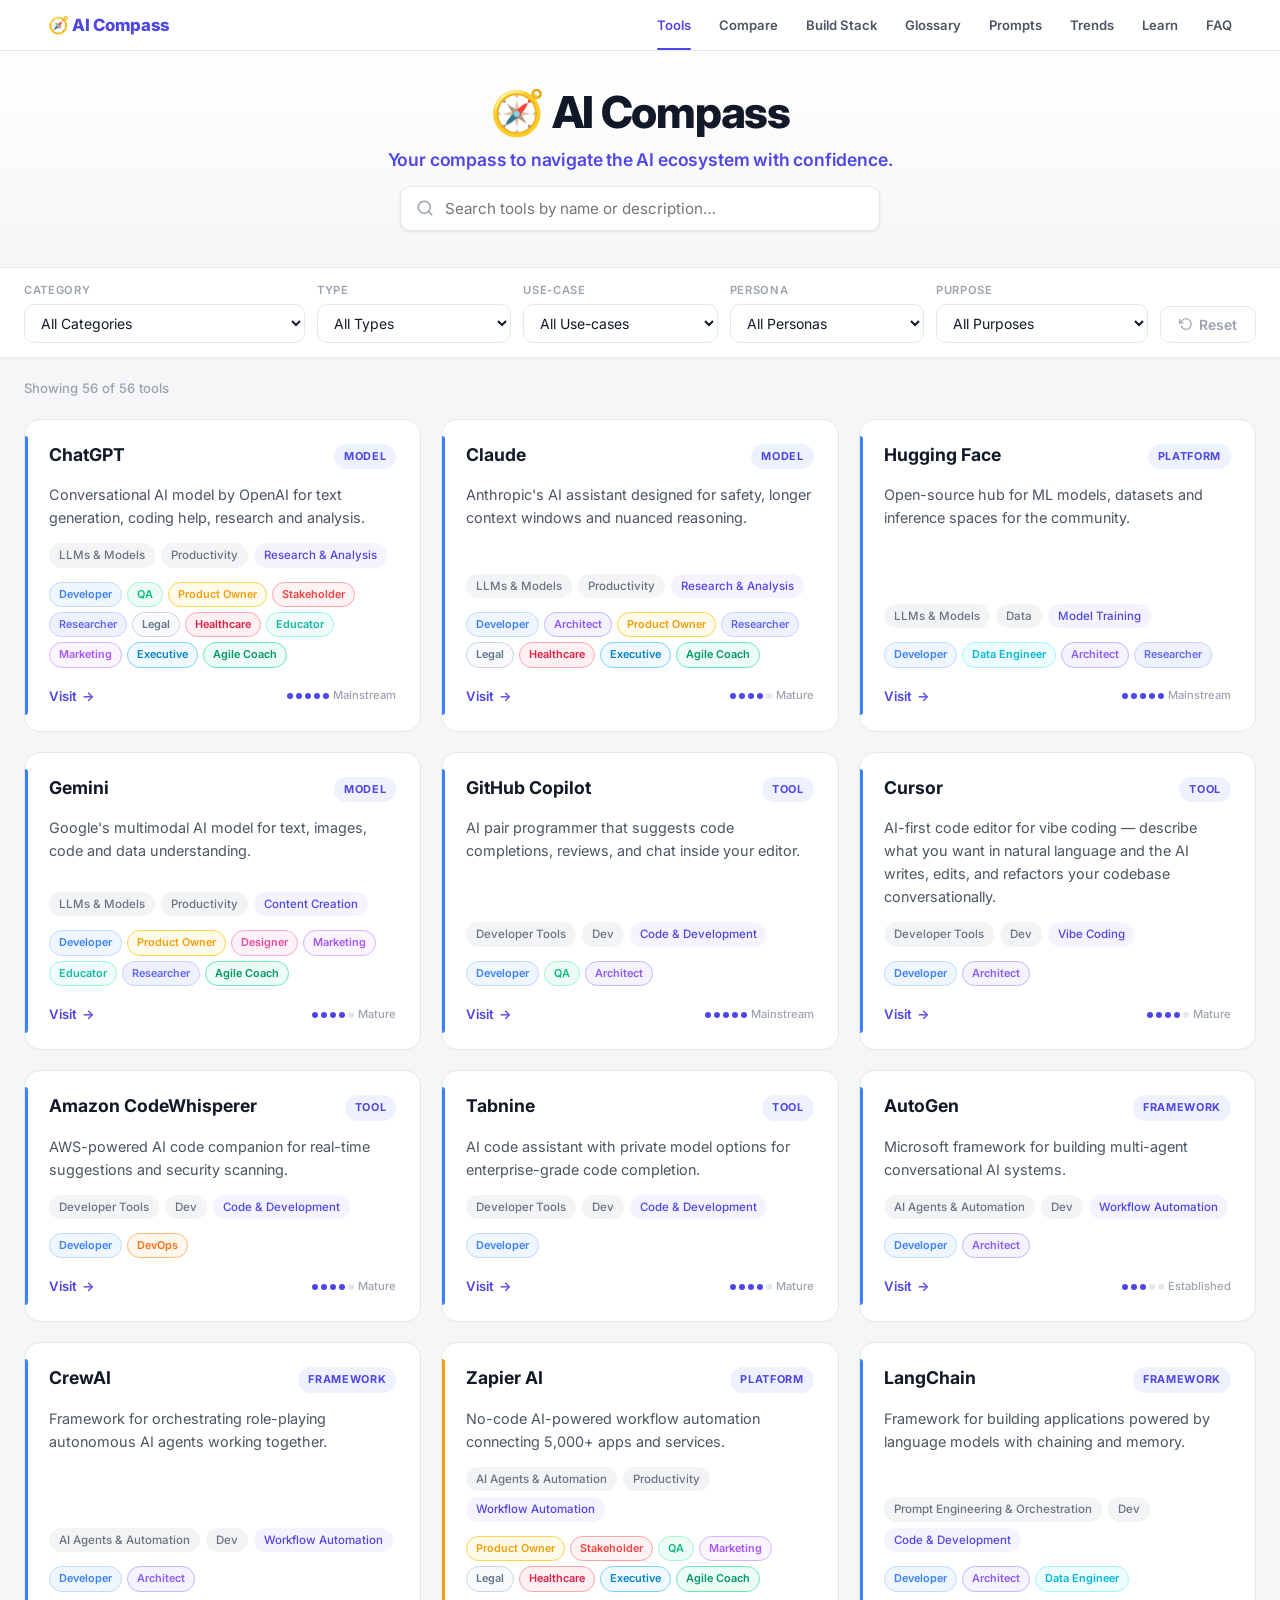
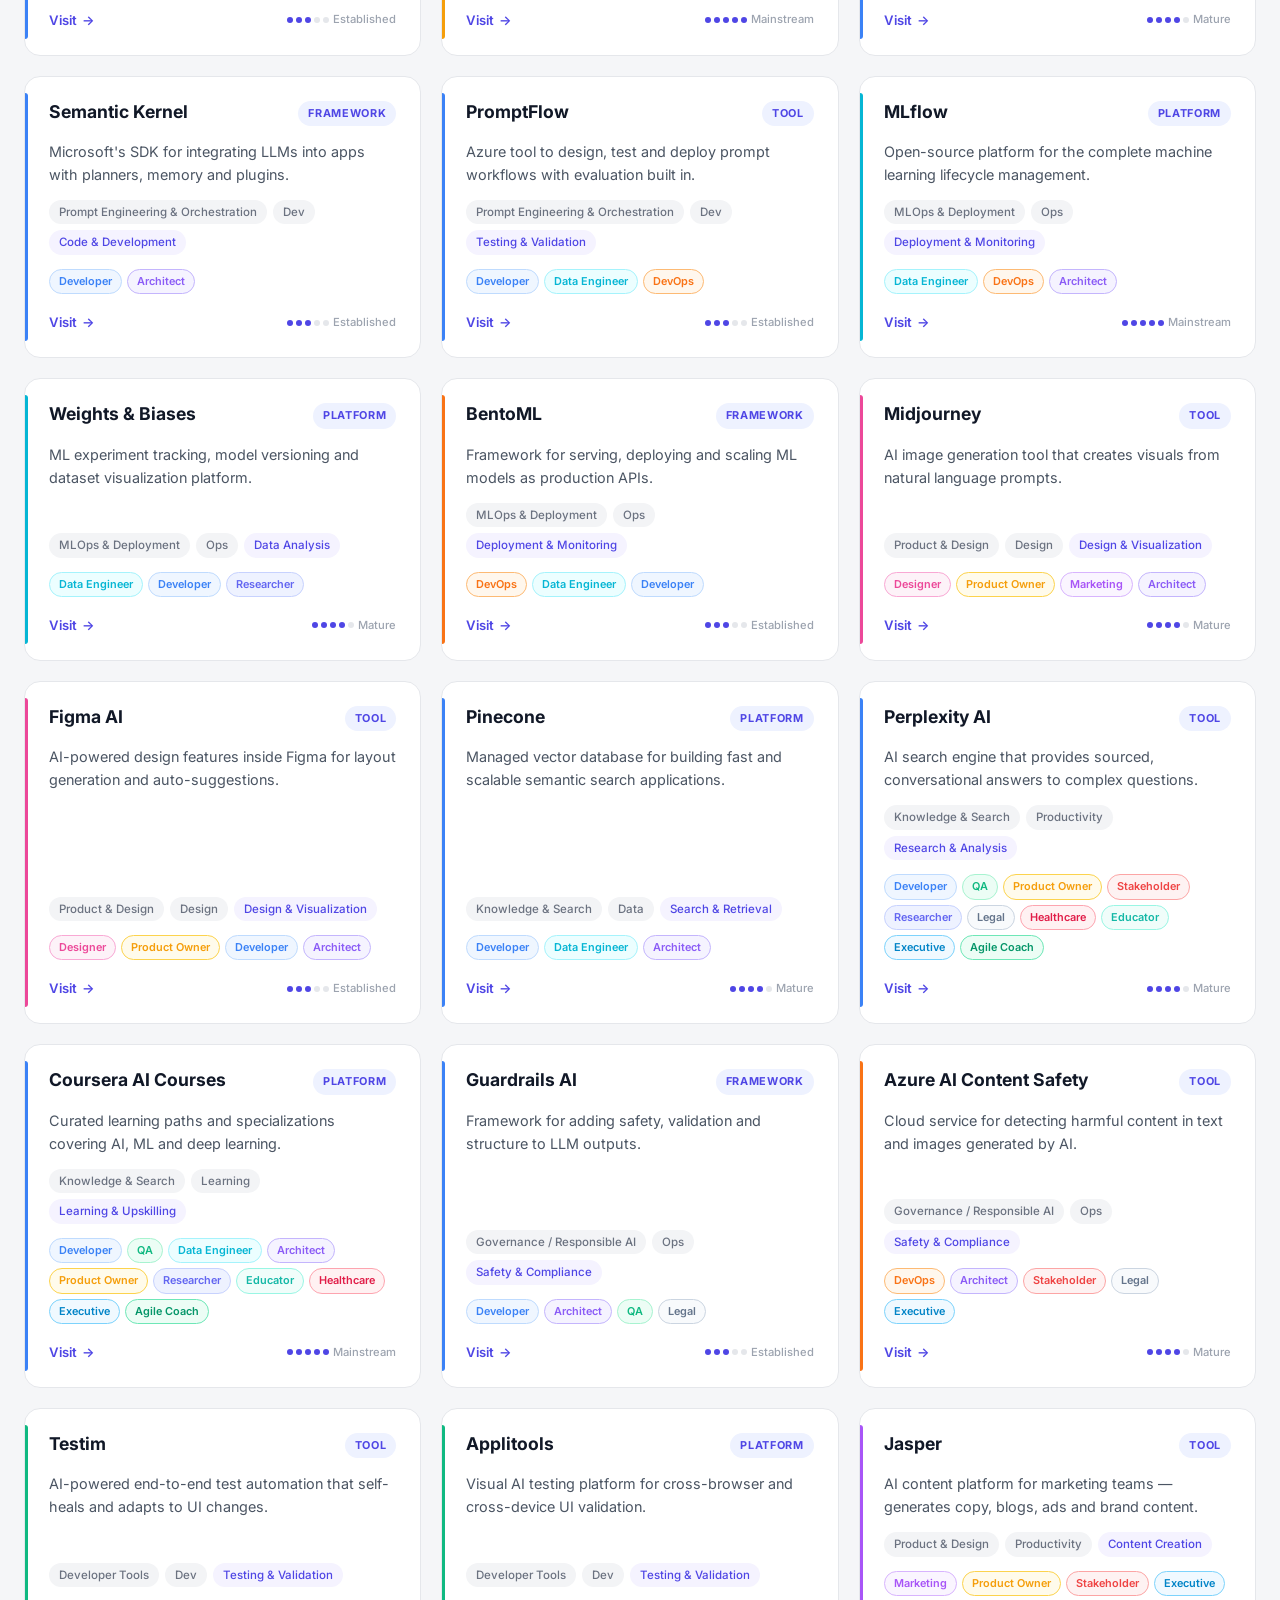
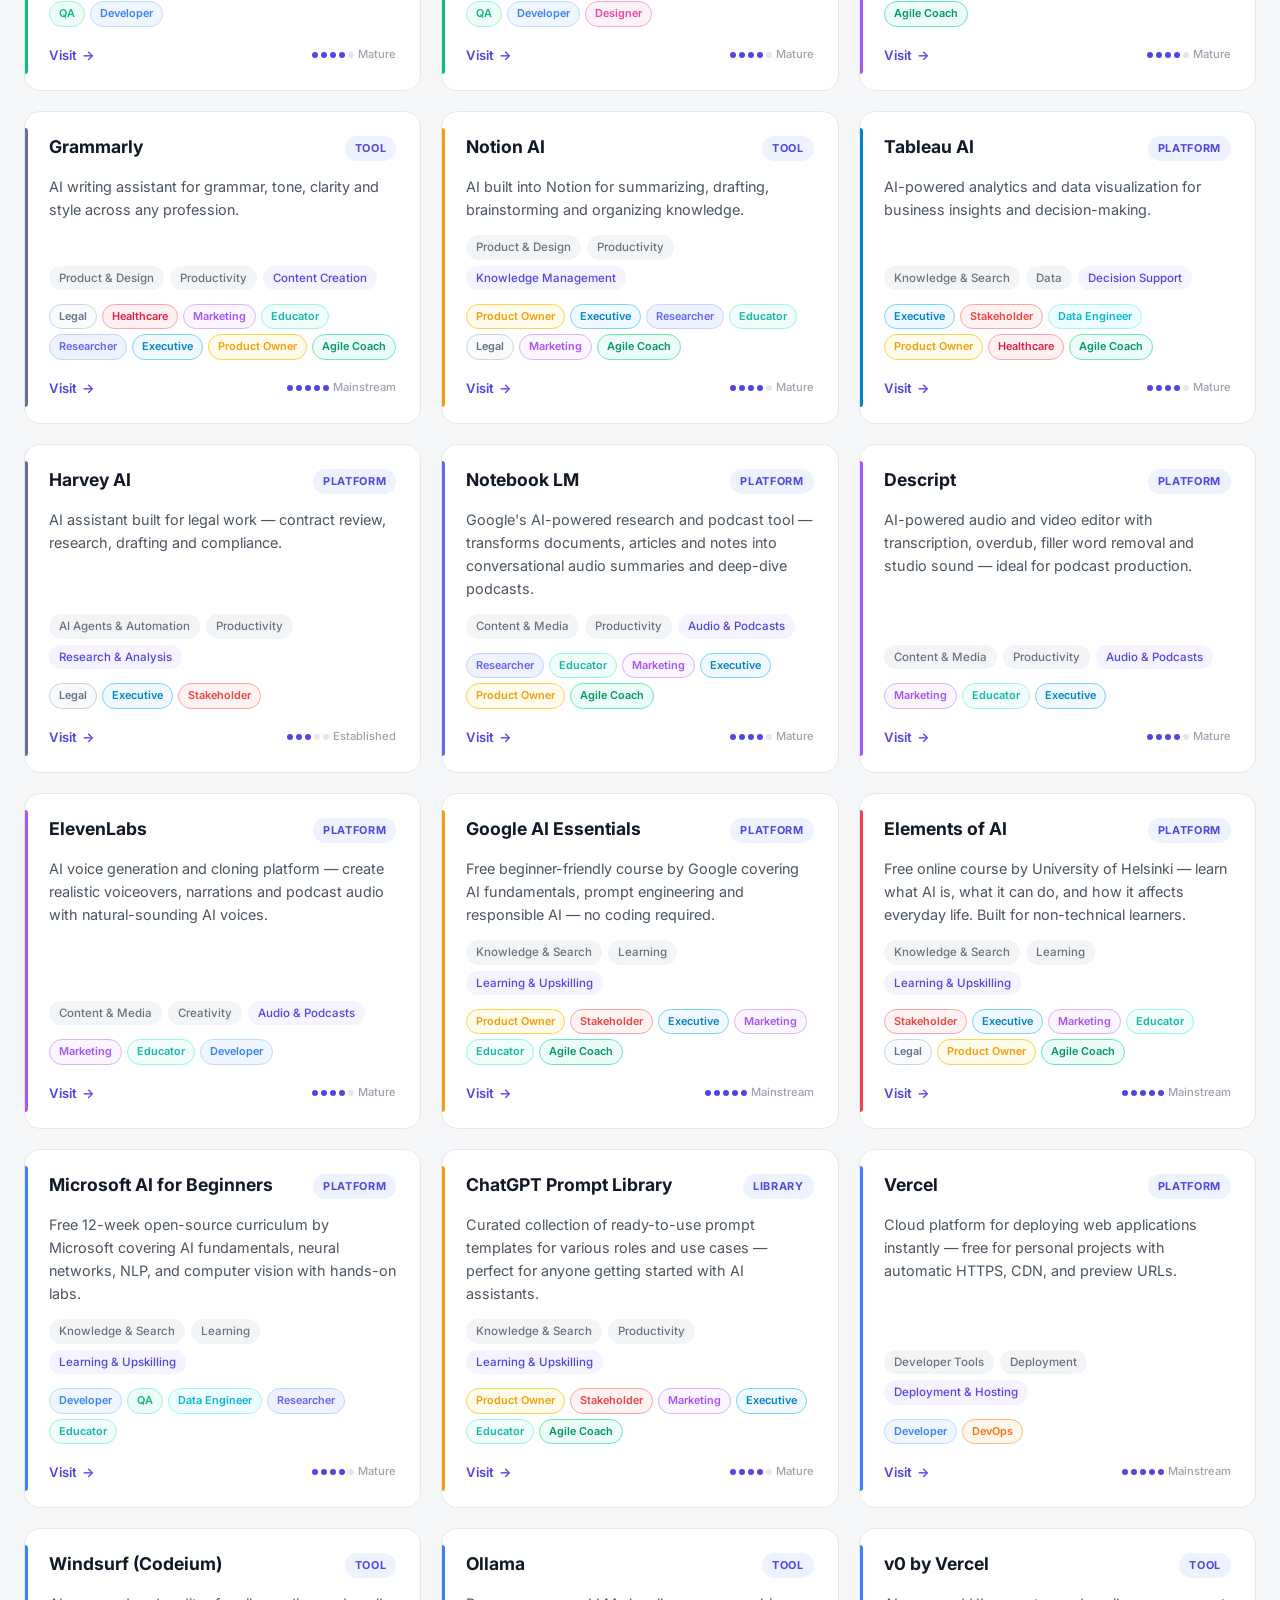
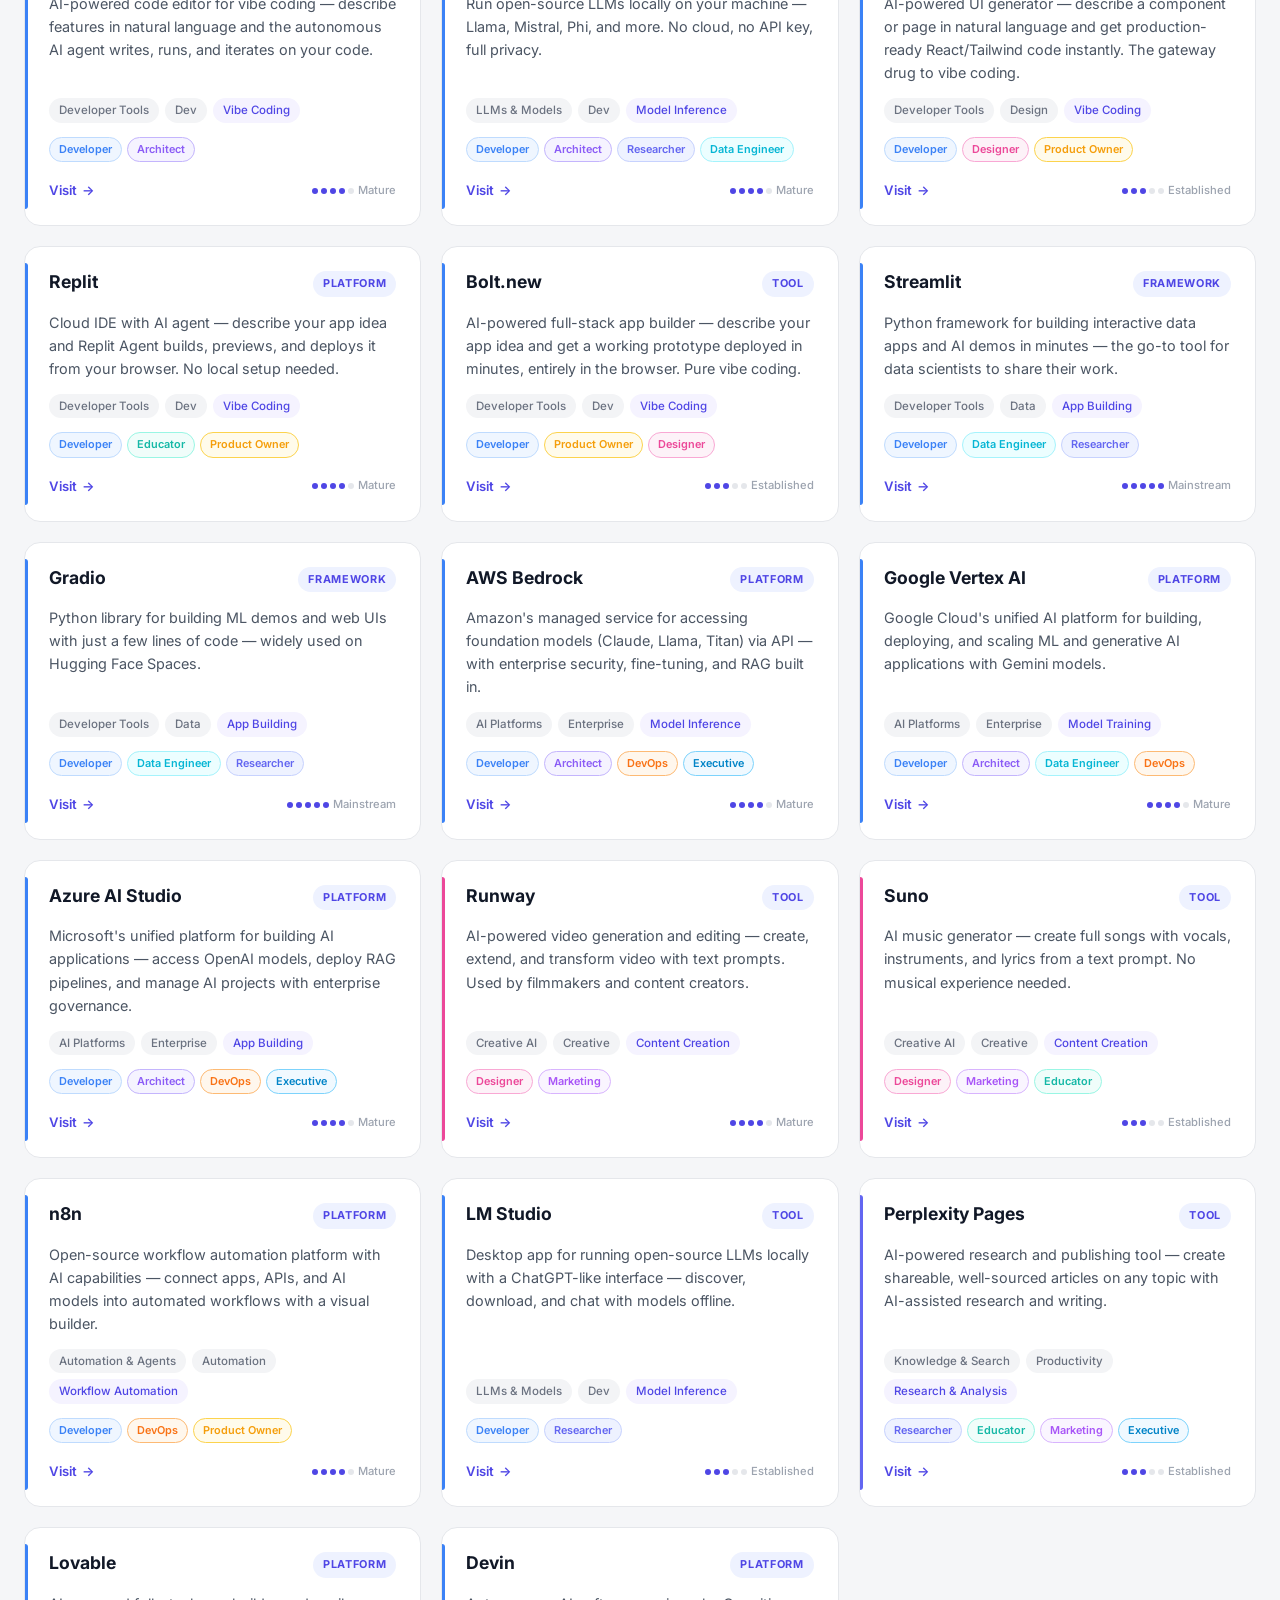
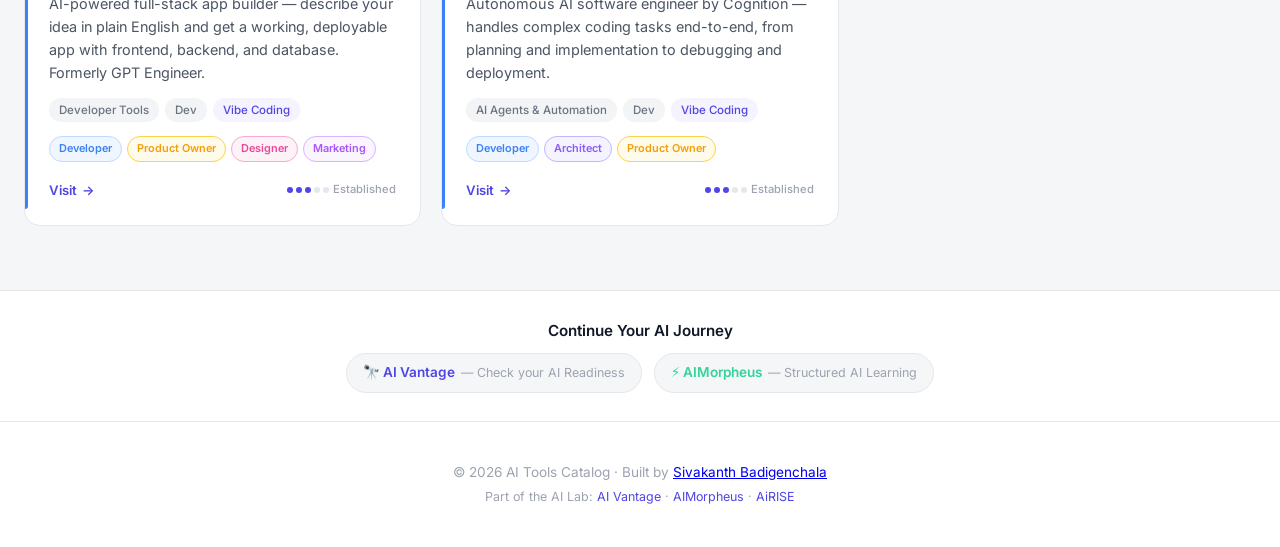
==== commit 0dd94070: "Add Compare Mode and Build My Stack wizard pages, update nav across all pages" ====
--- a/index.html
+++ b/index.html
@@ -22,6 +22,8 @@
       <a href="index.html" class="nav-brand">🧭 AI Compass</a>
       <div class="nav-links">
         <a href="index.html" class="active">Tools</a>
+        <a href="compare.html">Compare</a>
+        <a href="stack.html">Build Stack</a>
         <a href="glossary.html">Glossary</a>
         <a href="prompts.html">Prompts</a>
         <a href="trends.html">Trends</a>
--- a/styles.css
+++ b/styles.css
@@ -905,6 +905,185 @@
 .learn-duration { font-weight: 500; }
 
 /* ---------- Responsive ---------- */
+
+/* ---------- Compare Page ---------- */
+.compare-picker {
+  padding: 24px 24px 0;
+}
+.picker-slots {
+  display: flex;
+  gap: 16px;
+  flex-wrap: wrap;
+}
+.picker-slot {
+  flex: 1 1 200px;
+}
+.picker-select {
+  width: 100%;
+  padding: 10px 14px;
+  font-size: 0.9rem;
+  font-family: var(--font-sans);
+  font-weight: 600;
+  border: 1px solid var(--color-border);
+  border-radius: var(--radius);
+  background: var(--color-surface);
+  color: var(--color-text);
+  transition: border-color var(--transition), box-shadow var(--transition);
+}
+.picker-select:focus {
+  outline: none;
+  border-color: var(--color-accent);
+  box-shadow: 0 0 0 3px var(--color-accent-light);
+}
+.compare-table-wrap {
+  padding: 24px 0 48px;
+  overflow-x: auto;
+}
+.compare-empty {
+  text-align: center;
+  padding: 48px 24px;
+  color: var(--color-text-muted);
+  font-size: 0.95rem;
+}
+.compare-table {
+  width: 100%;
+  border-collapse: collapse;
+  font-size: 0.88rem;
+}
+.compare-table th,
+.compare-table td {
+  padding: 14px 18px;
+  text-align: left;
+  vertical-align: top;
+  border-bottom: 1px solid var(--color-border-light);
+}
+.compare-table th {
+  font-weight: 700;
+  font-size: 1rem;
+  color: var(--color-accent);
+  background: var(--color-accent-light);
+  position: sticky;
+  top: 0;
+}
+.compare-label-col {
+  font-weight: 700 !important;
+  color: var(--color-text) !important;
+  background: var(--color-surface) !important;
+  width: 130px;
+  white-space: nowrap;
+  font-size: 0.82rem !important;
+  text-transform: uppercase;
+  letter-spacing: 0.04em;
+}
+.compare-table tr:hover td {
+  background: var(--color-bg);
+}
+.compare-desc {
+  font-size: 0.82rem;
+  color: var(--color-text-secondary);
+  line-height: 1.55;
+}
+
+/* ---------- Stack Wizard Page ---------- */
+.stack-wizard {
+  padding: 32px 24px 48px;
+}
+.wizard-step {
+  margin-bottom: 32px;
+}
+.wizard-heading {
+  font-size: 1.2rem;
+  font-weight: 700;
+  margin-bottom: 8px;
+  color: var(--color-text);
+}
+.wizard-sub {
+  font-size: 0.88rem;
+  color: var(--color-text-secondary);
+  margin-bottom: 16px;
+}
+.chip-grid {
+  display: flex;
+  flex-wrap: wrap;
+  gap: 10px;
+  margin-bottom: 20px;
+}
+.wiz-chip {
+  font-size: 0.82rem;
+  font-weight: 600;
+  font-family: var(--font-sans);
+  padding: 8px 18px;
+  border-radius: 999px;
+  border: 1px solid var(--color-border);
+  background: var(--color-surface);
+  color: var(--color-text-secondary);
+  cursor: pointer;
+  transition: all var(--transition);
+}
+.wiz-chip:hover {
+  border-color: var(--color-accent);
+  color: var(--color-accent);
+}
+.wiz-chip.active {
+  background: var(--color-accent);
+  color: #fff;
+  border-color: var(--color-accent);
+}
+.wizard-btn {
+  display: inline-flex;
+  align-items: center;
+  gap: 6px;
+  padding: 10px 24px;
+  font-size: 0.9rem;
+  font-weight: 700;
+  font-family: var(--font-sans);
+  background: var(--color-accent);
+  color: #fff;
+  border: none;
+  border-radius: var(--radius);
+  cursor: pointer;
+  transition: all var(--transition);
+}
+.wizard-btn:hover { background: var(--color-accent-hover); }
+.wizard-btn:disabled { opacity: 0.4; cursor: not-allowed; }
+.wizard-btn-secondary {
+  display: inline-flex;
+  align-items: center;
+  gap: 6px;
+  padding: 8px 20px;
+  font-size: 0.85rem;
+  font-weight: 600;
+  font-family: var(--font-sans);
+  background: var(--color-surface);
+  color: var(--color-accent);
+  border: 1px solid var(--color-accent);
+  border-radius: var(--radius);
+  cursor: pointer;
+  text-decoration: none;
+  transition: all var(--transition);
+}
+.wizard-btn-secondary:hover { background: var(--color-accent-light); }
+.stack-results-header {
+  display: flex;
+  justify-content: space-between;
+  align-items: center;
+  flex-wrap: wrap;
+  gap: 12px;
+  margin-bottom: 4px;
+}
+.stack-grid {
+  display: grid;
+  grid-template-columns: repeat(auto-fill, minmax(320px, 1fr));
+  gap: 16px;
+  margin-bottom: 24px;
+}
+.stack-cta {
+  display: flex;
+  gap: 12px;
+  flex-wrap: wrap;
+}
+
+/* ---------- Responsive ---------- */
 @media (max-width: 768px) {
   .nav-links {
     display: none;
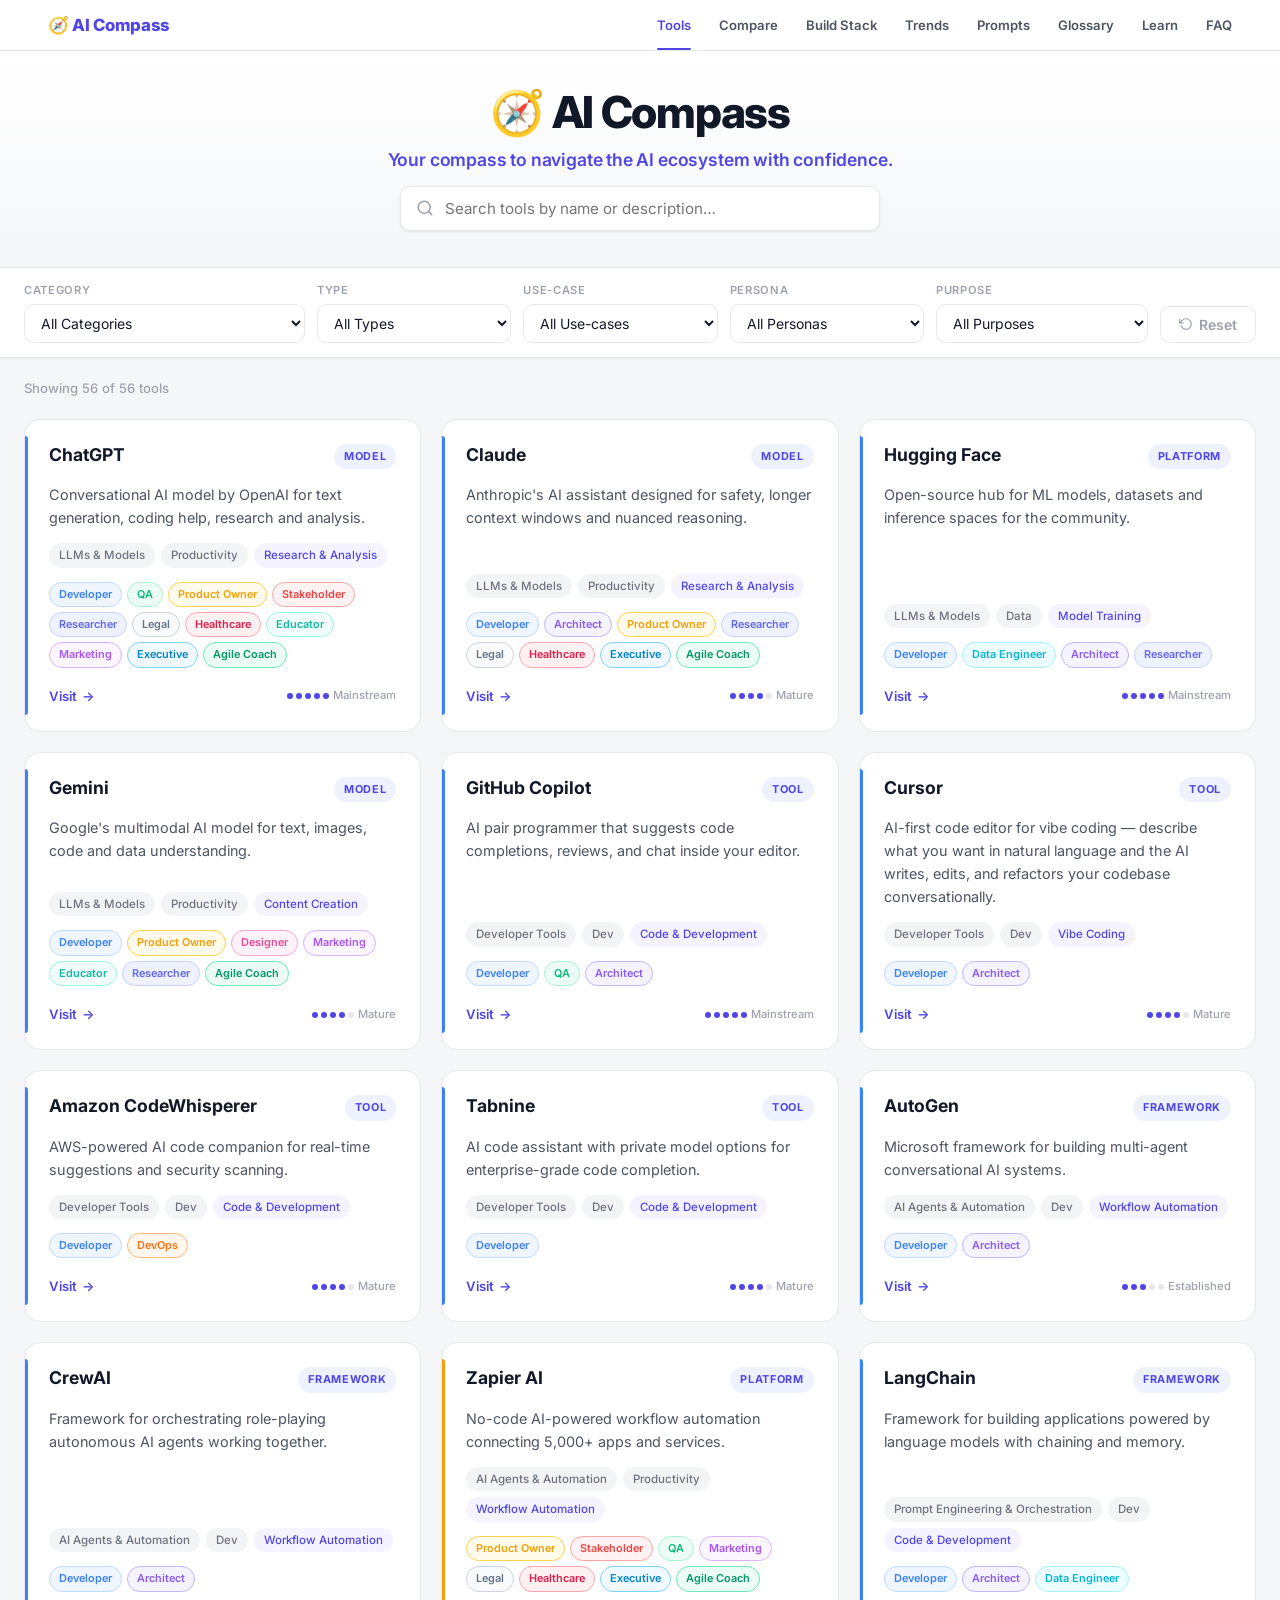
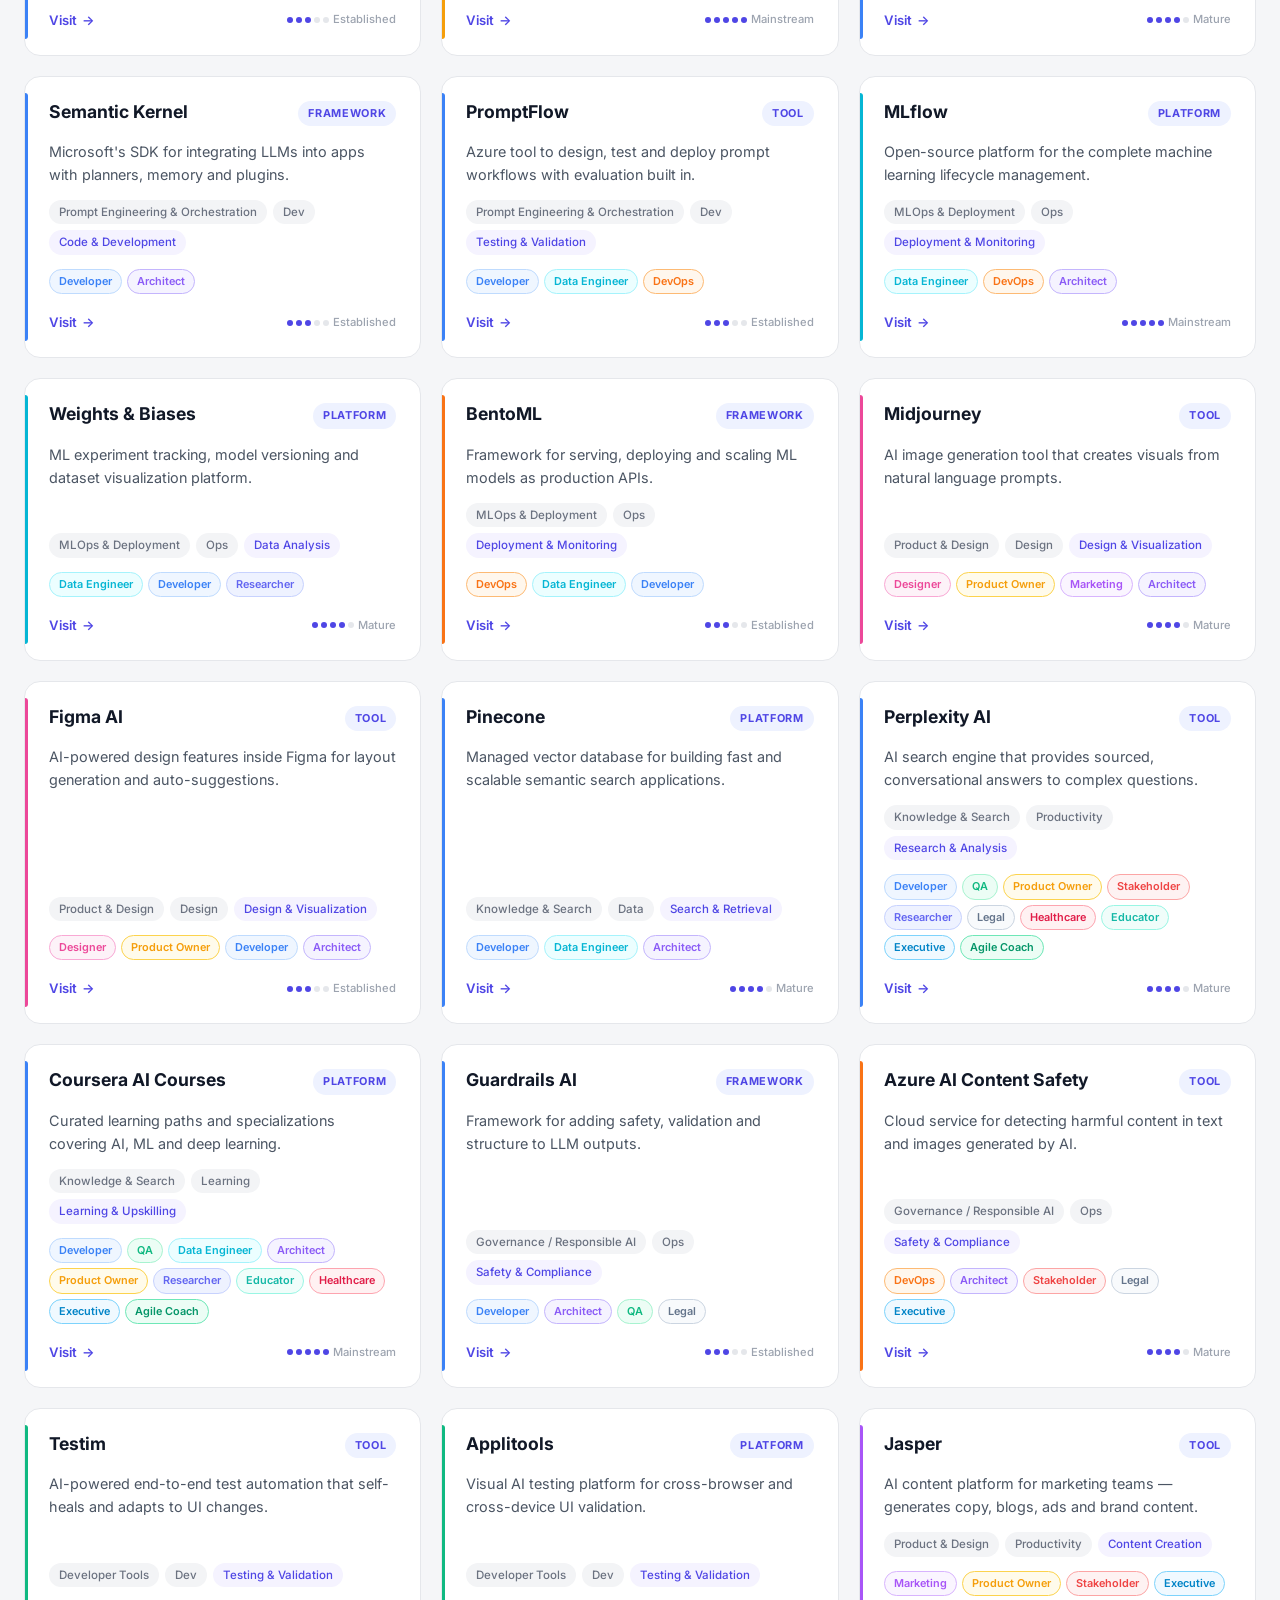
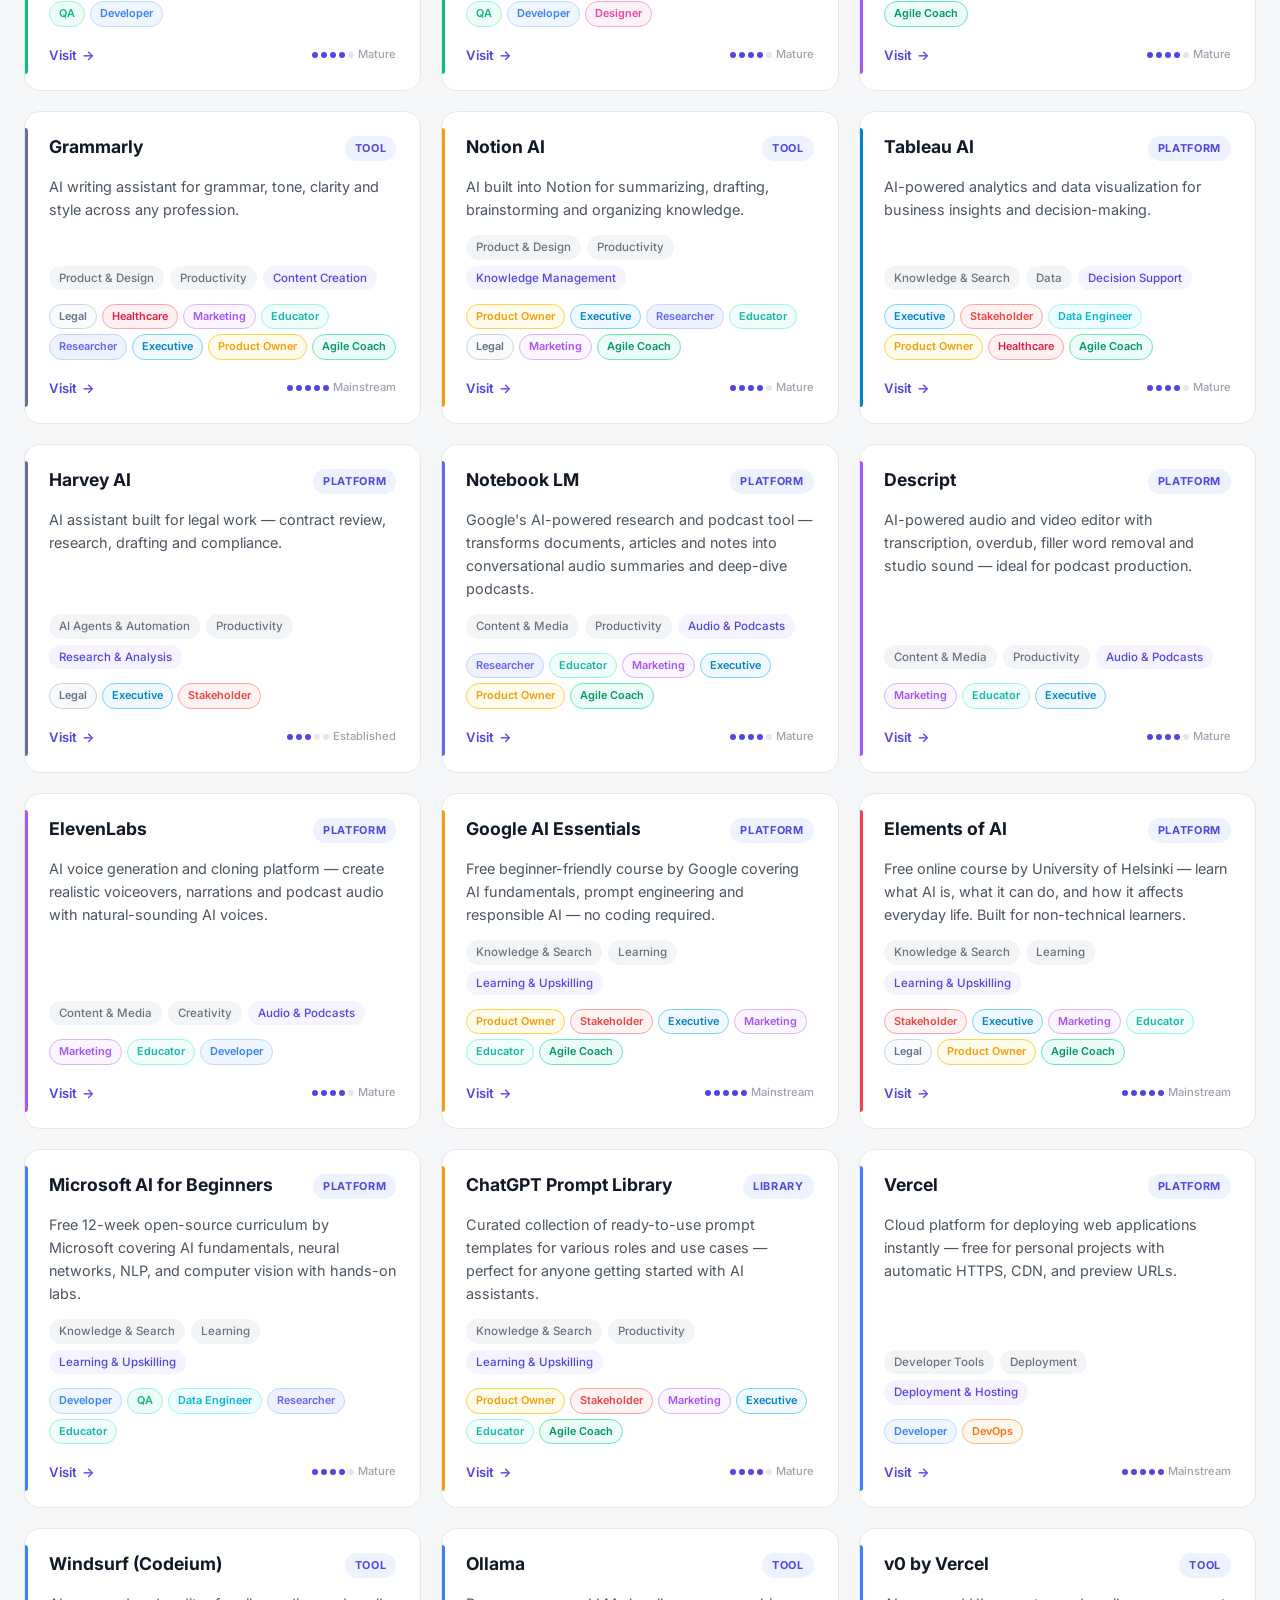
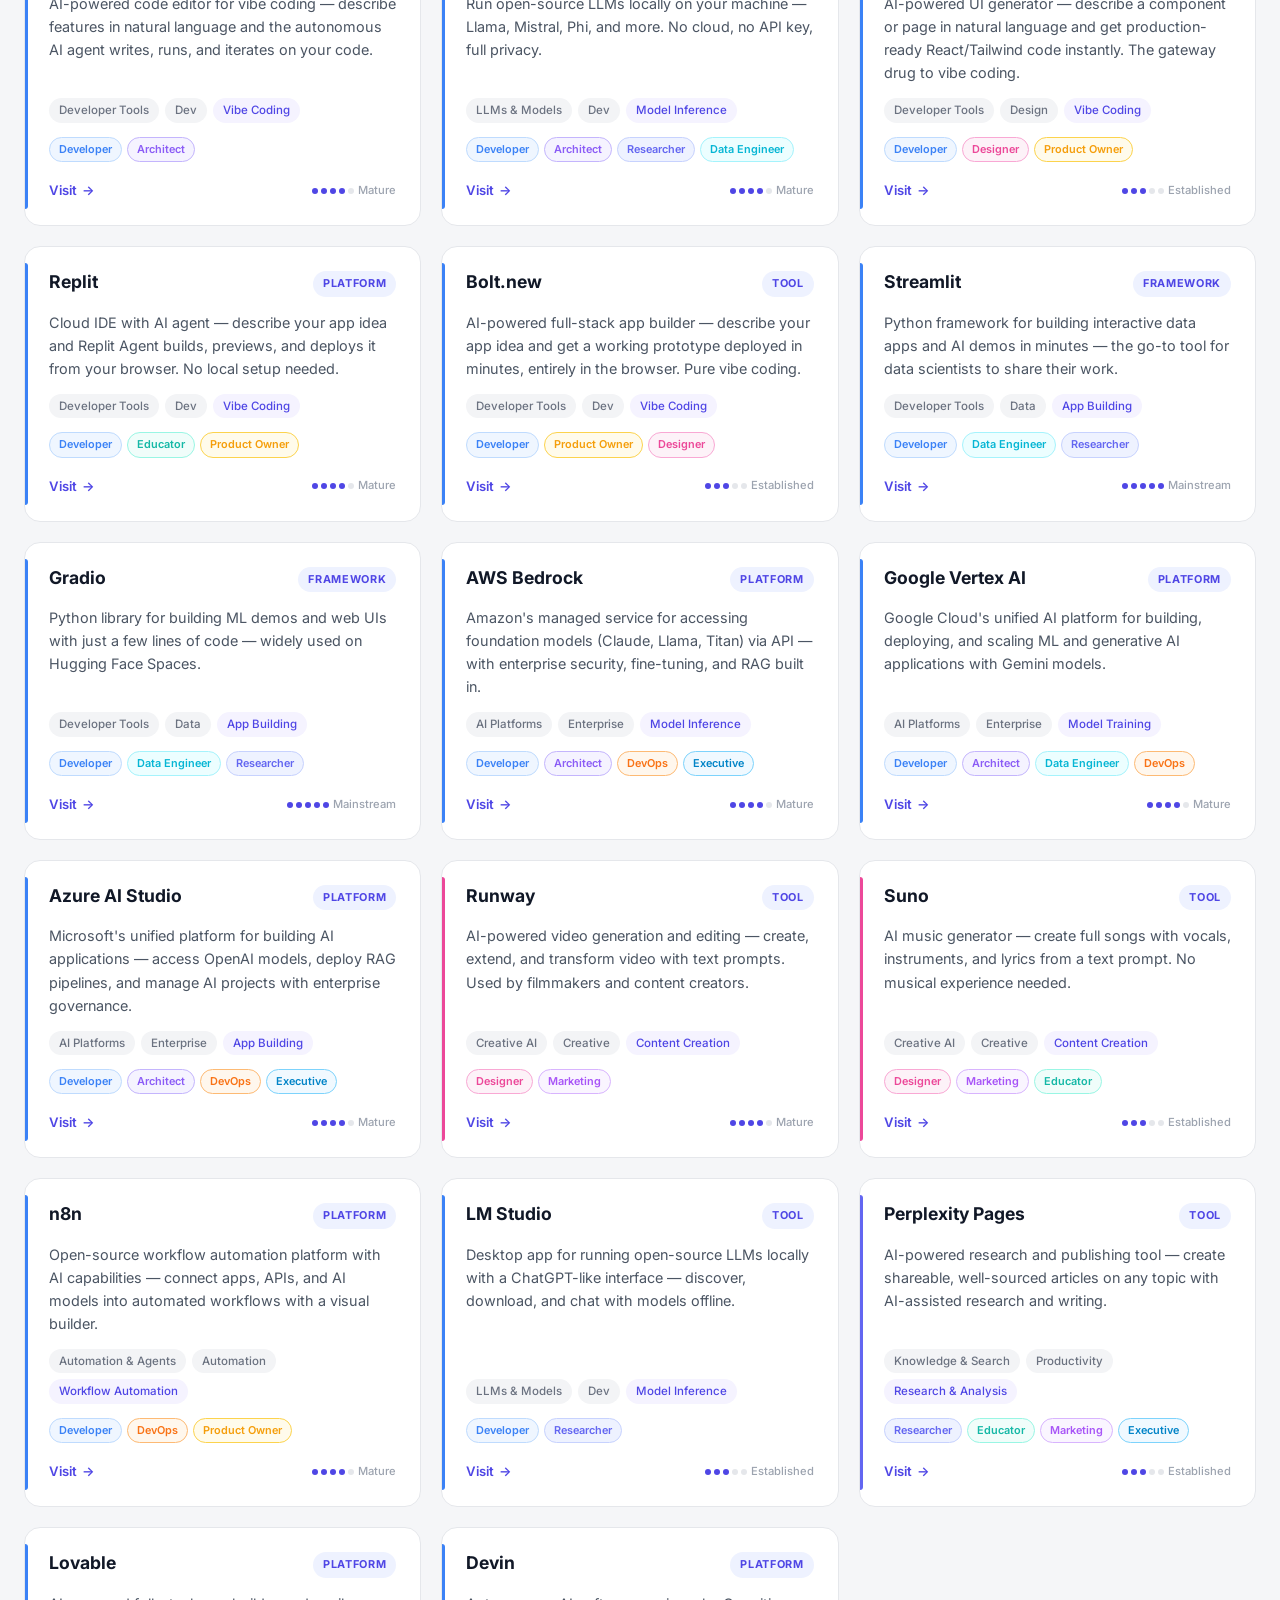
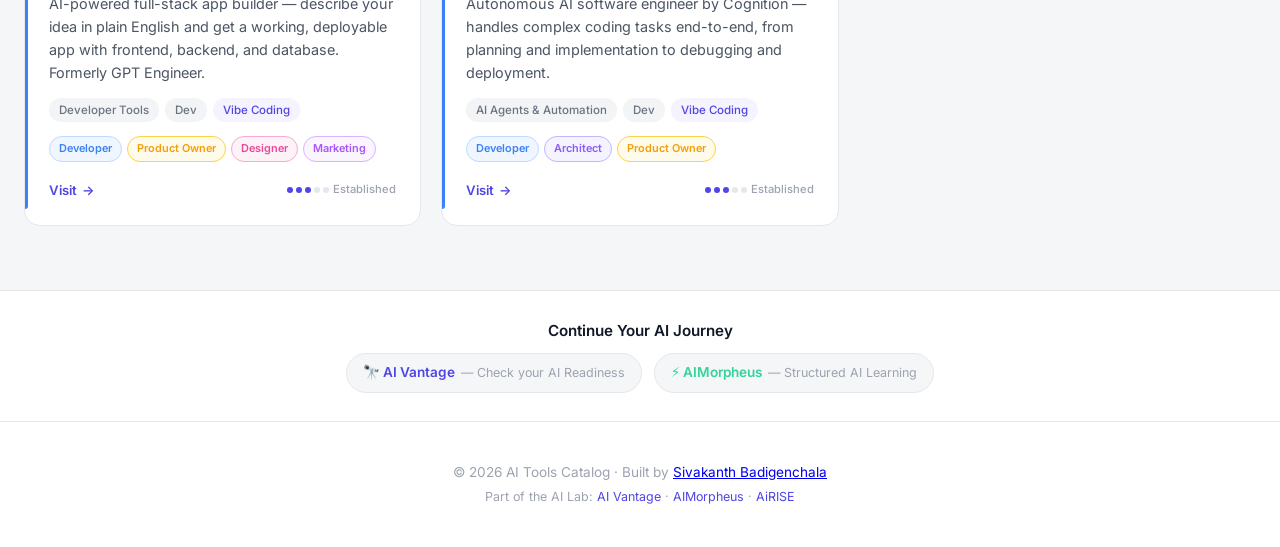
==== commit 9753023d: "Swap Glossary and Trends nav positions" ====
--- a/index.html
+++ b/index.html
@@ -24,9 +24,9 @@
         <a href="index.html" class="active">Tools</a>
         <a href="compare.html">Compare</a>
         <a href="stack.html">Build Stack</a>
+        <a href="trends.html">Trends</a>
+        <a href="prompts.html">Prompts</a>
         <a href="glossary.html">Glossary</a>
-        <a href="prompts.html">Prompts</a>
-        <a href="trends.html">Trends</a>
         <a href="learn.html">Learn</a>
         <a href="faq.html">FAQ</a>
       </div>
